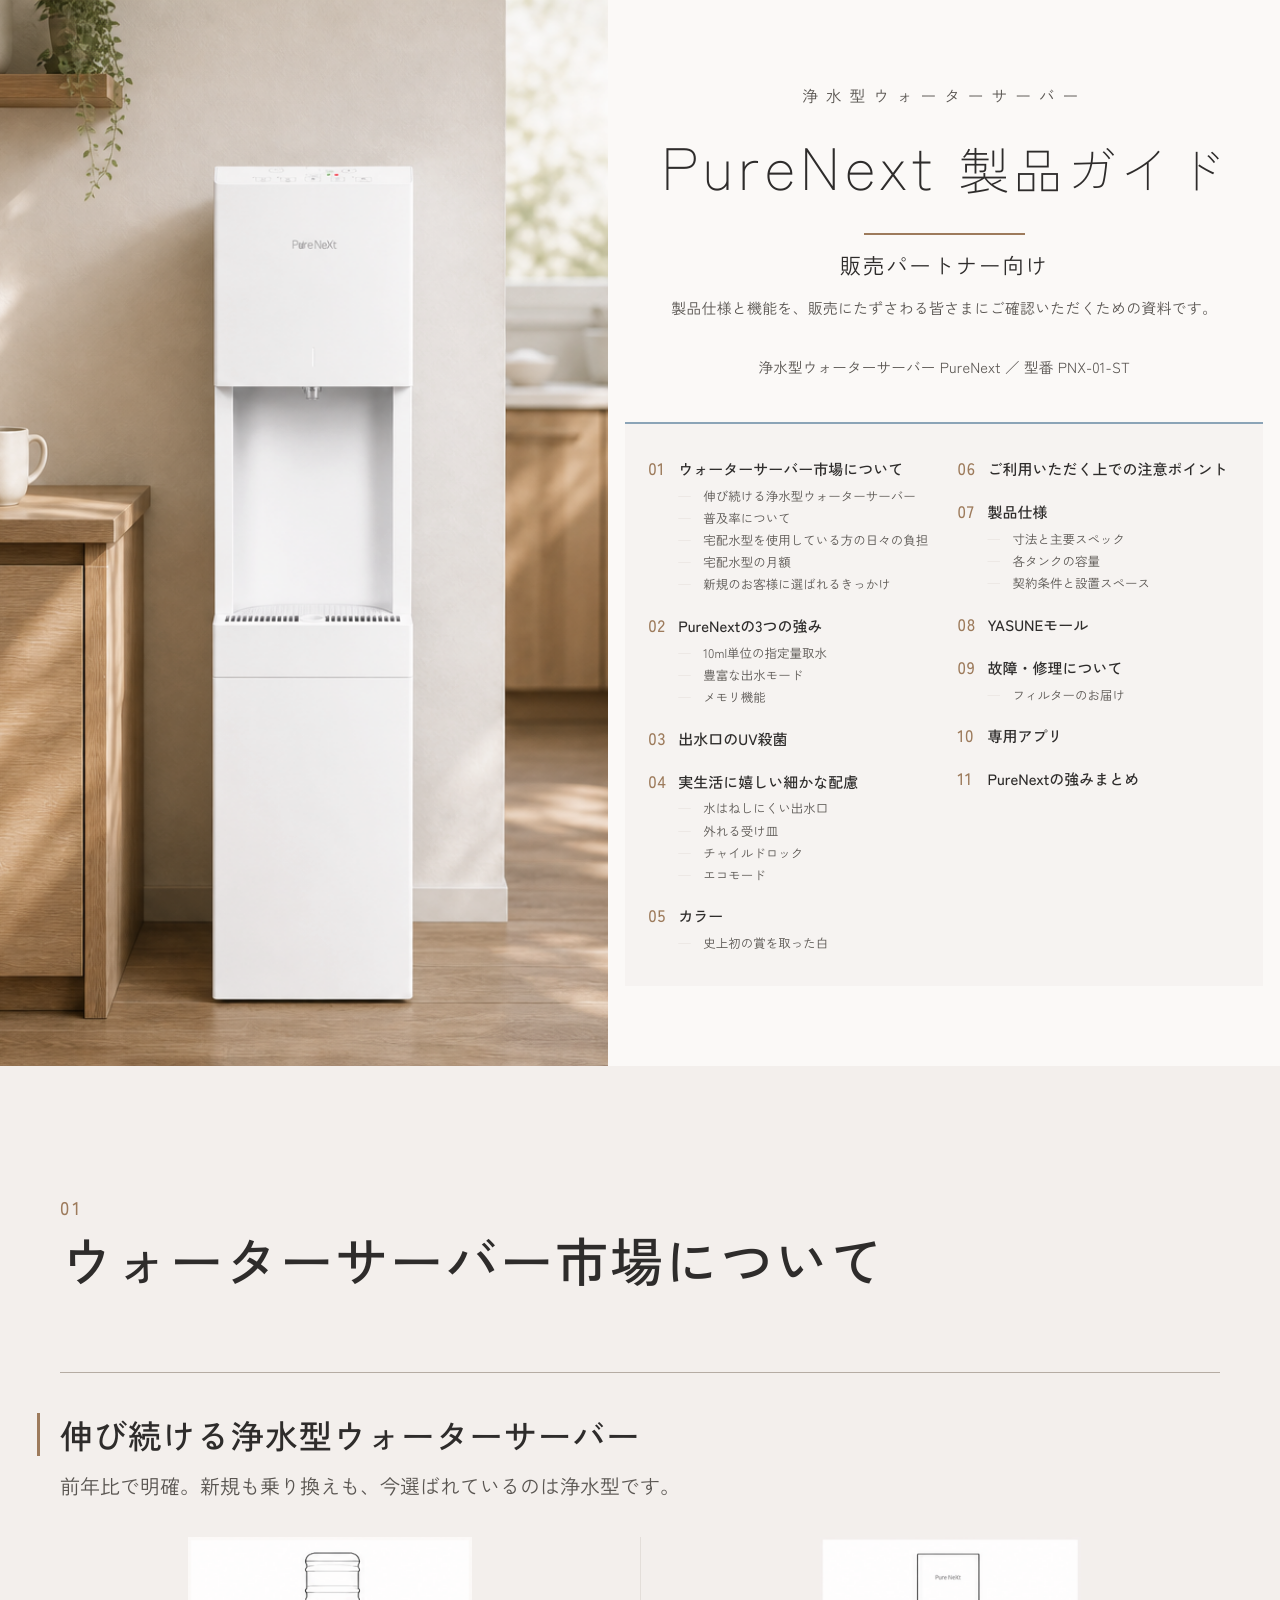
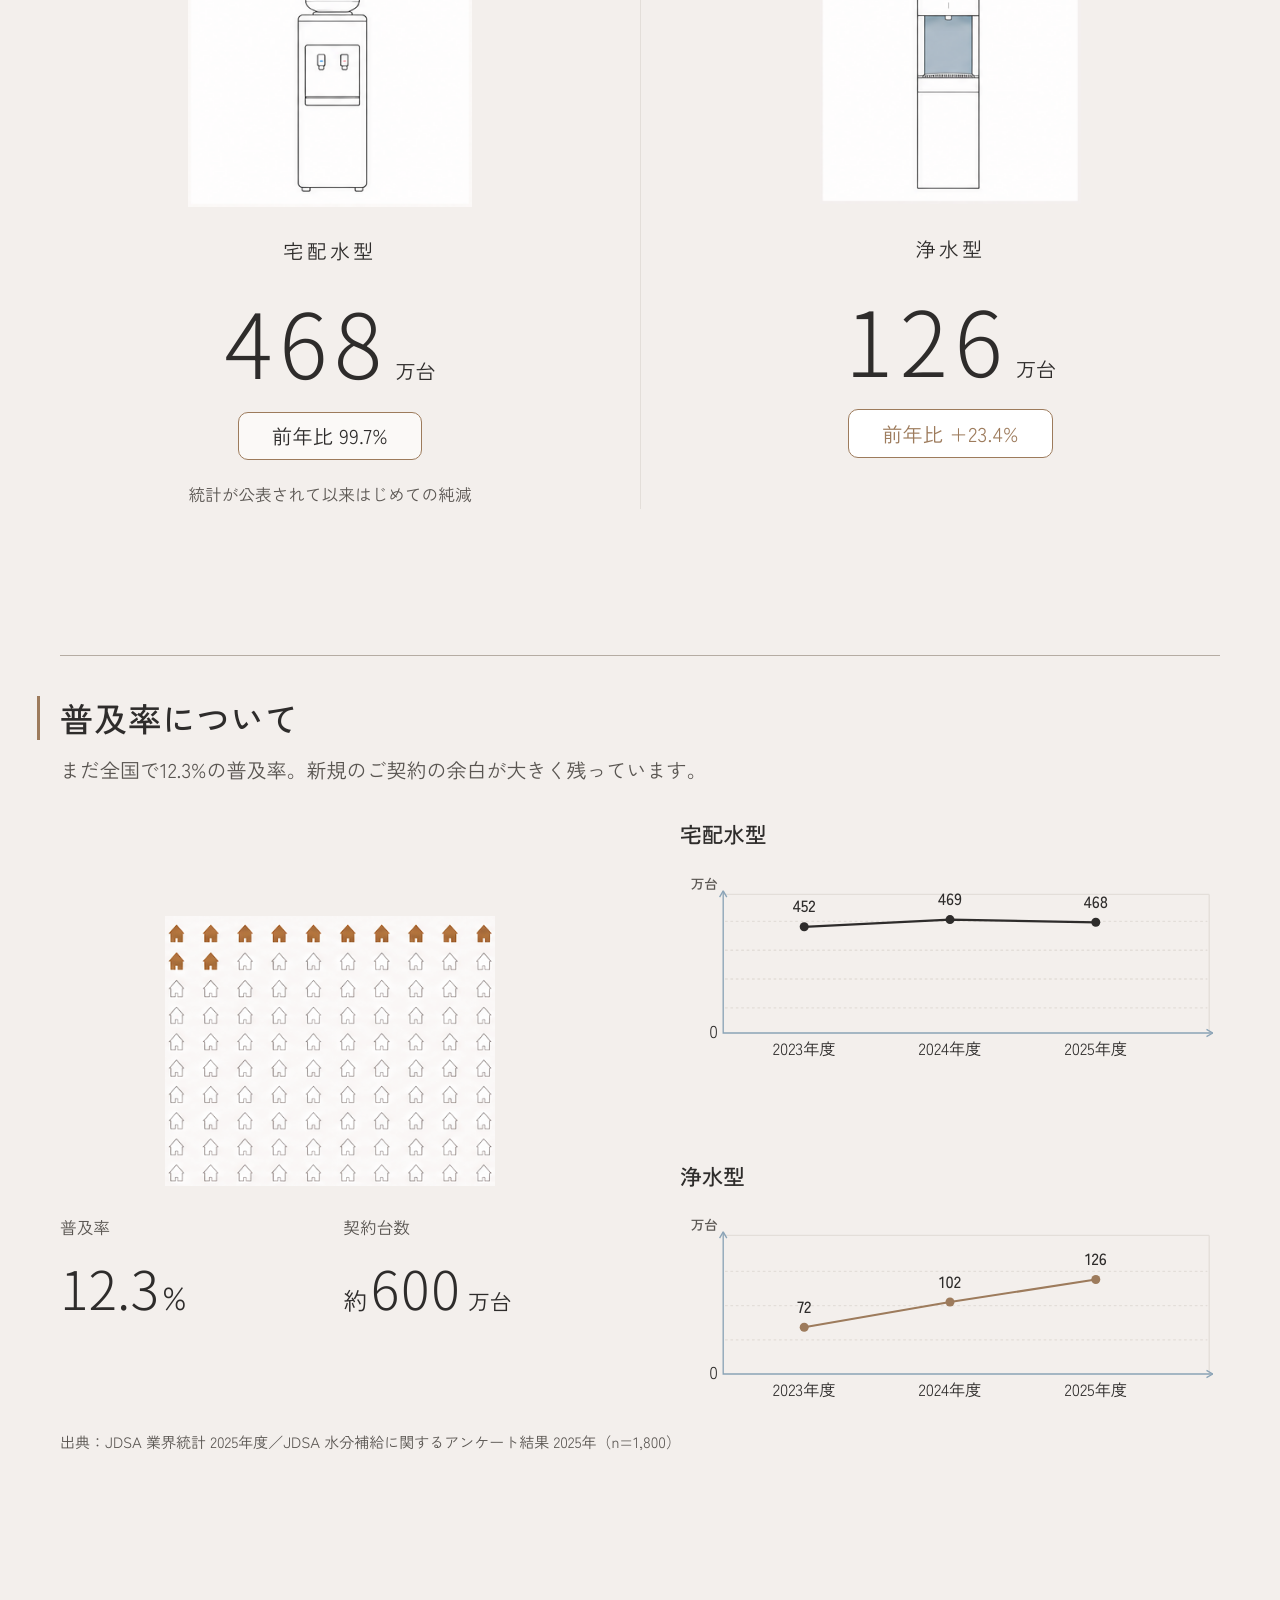
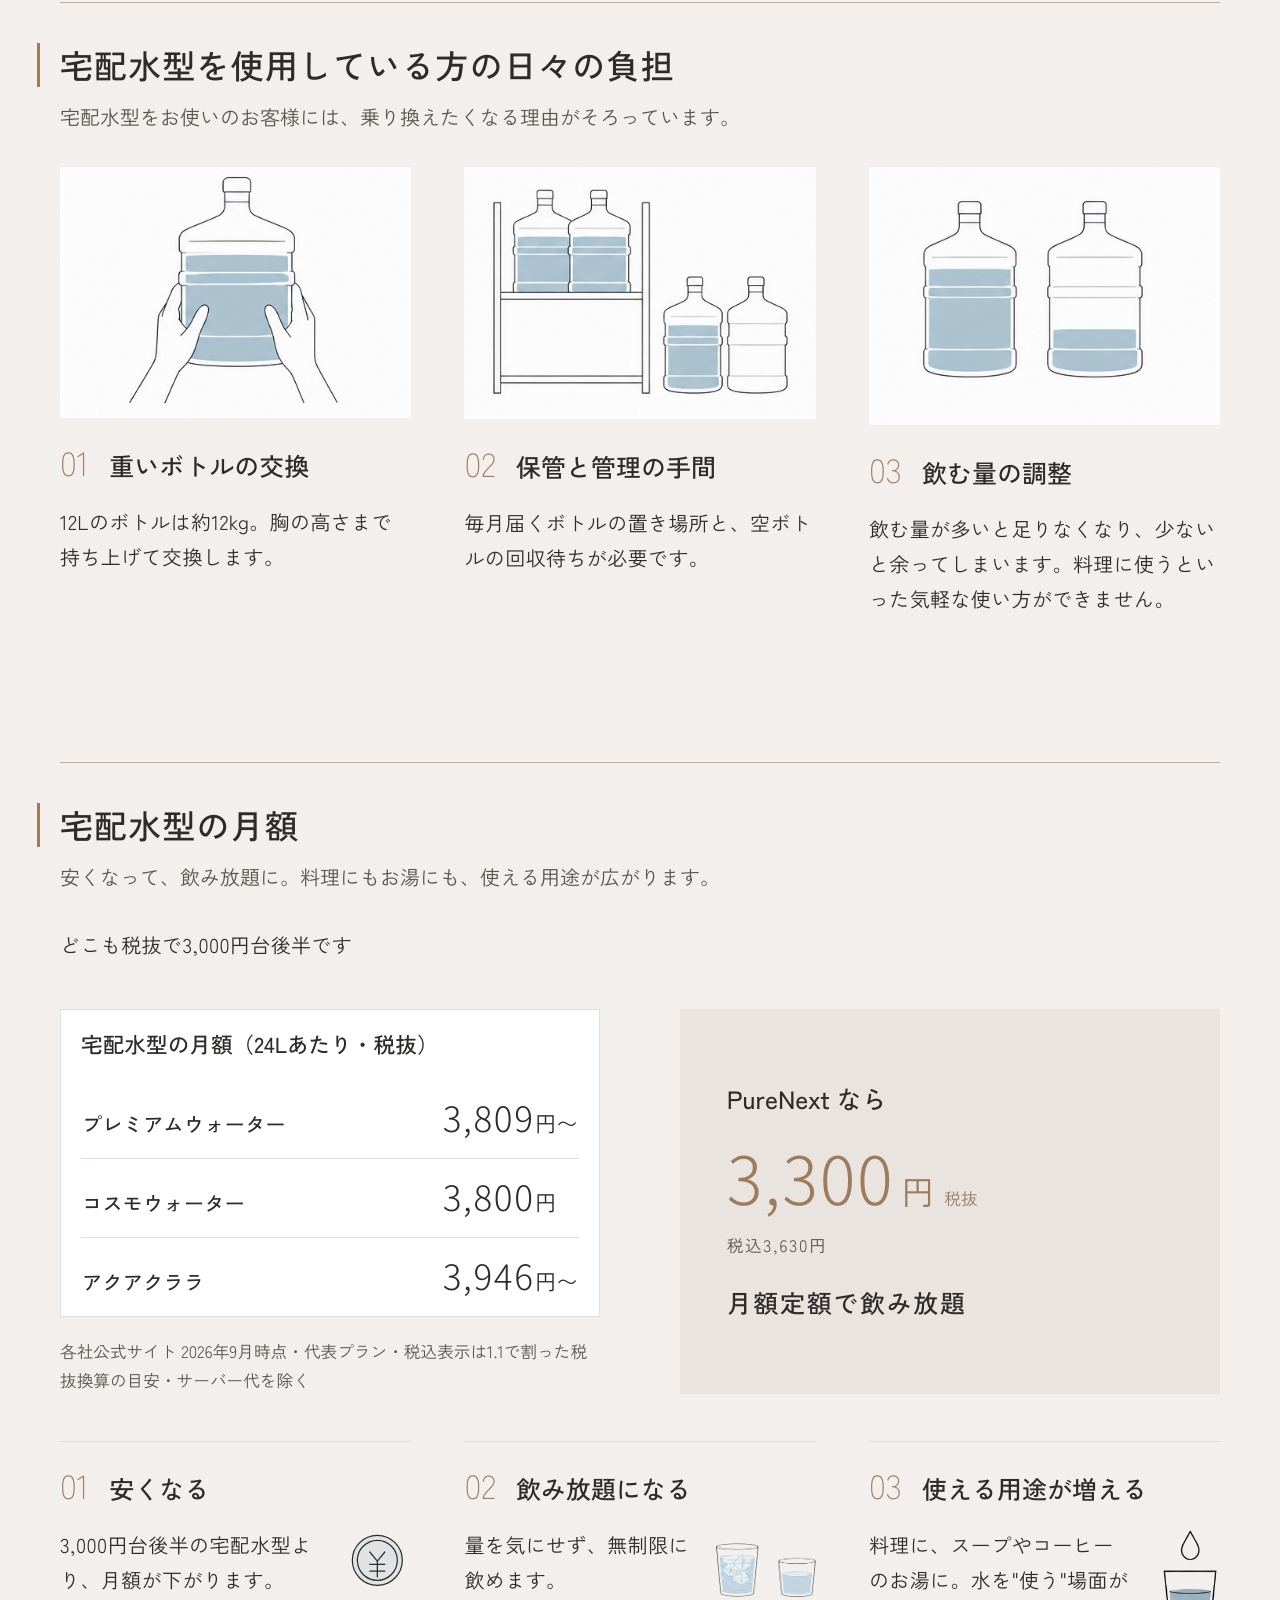
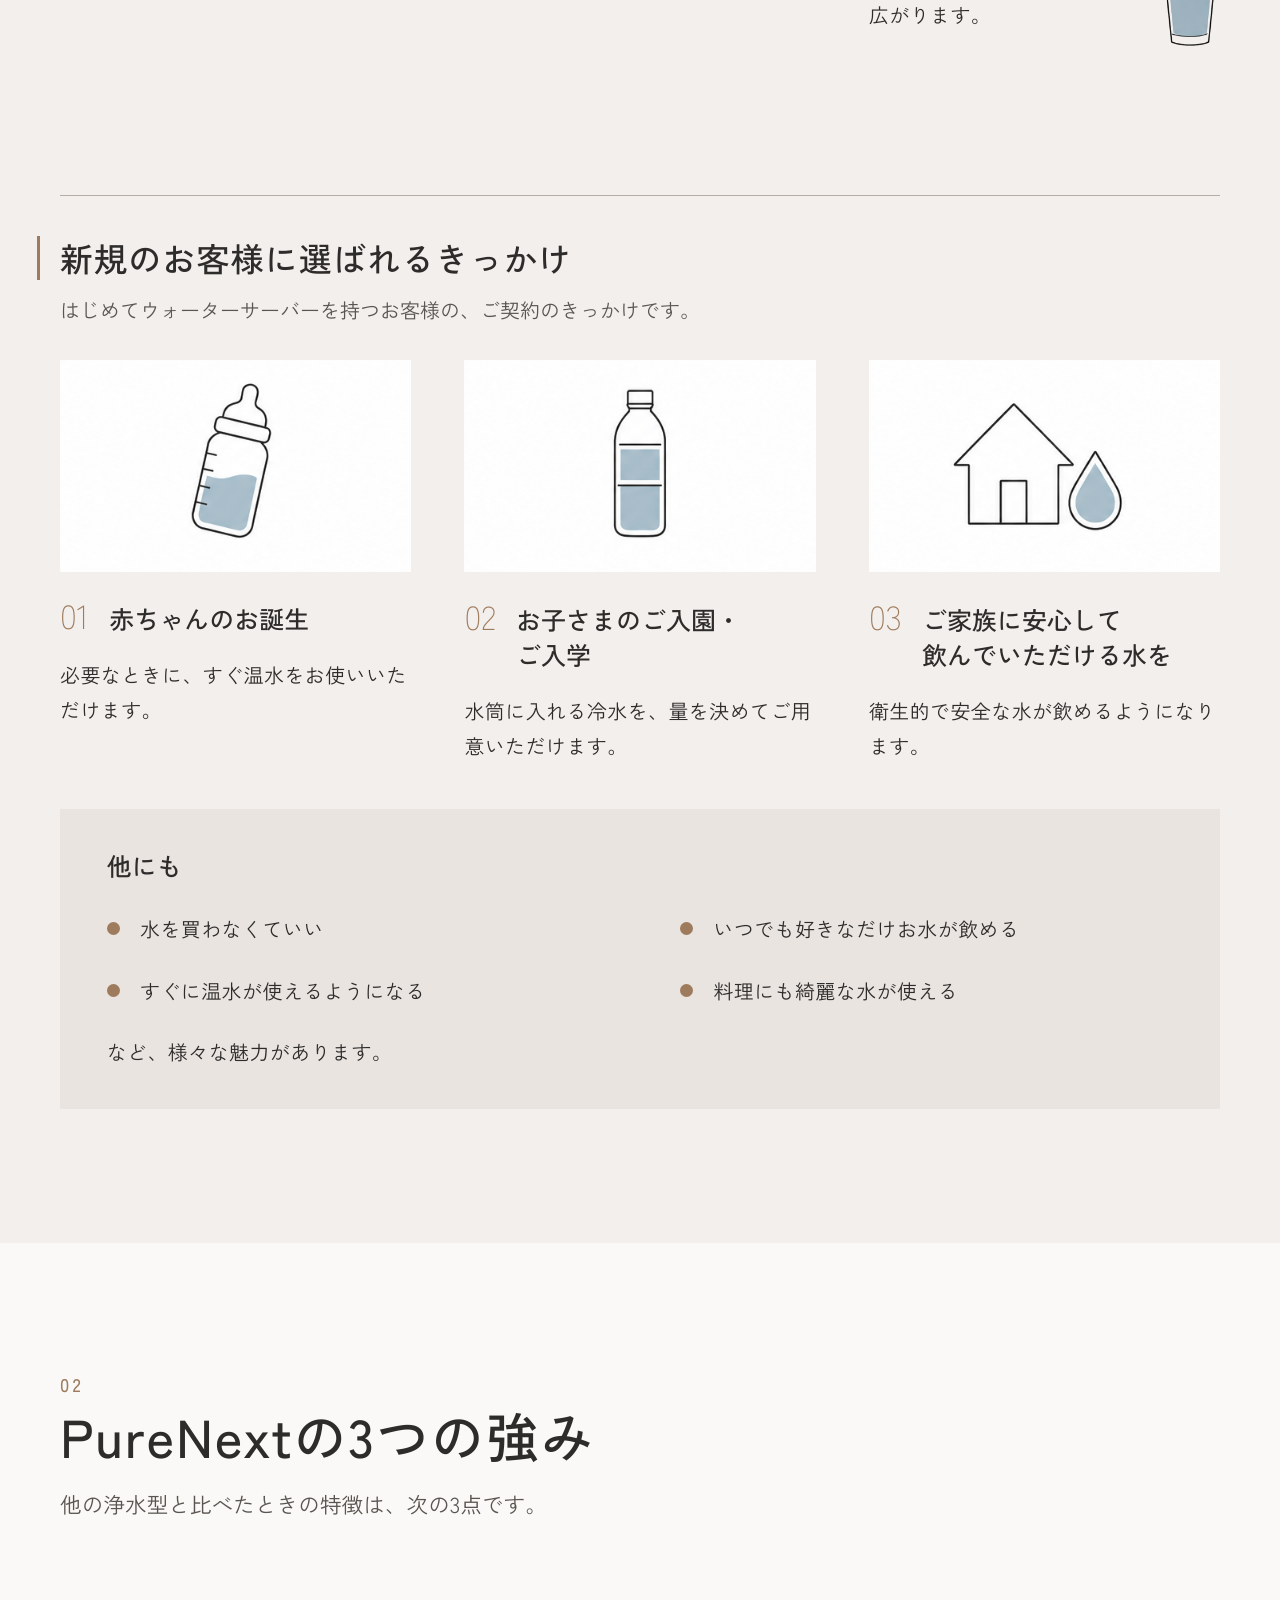
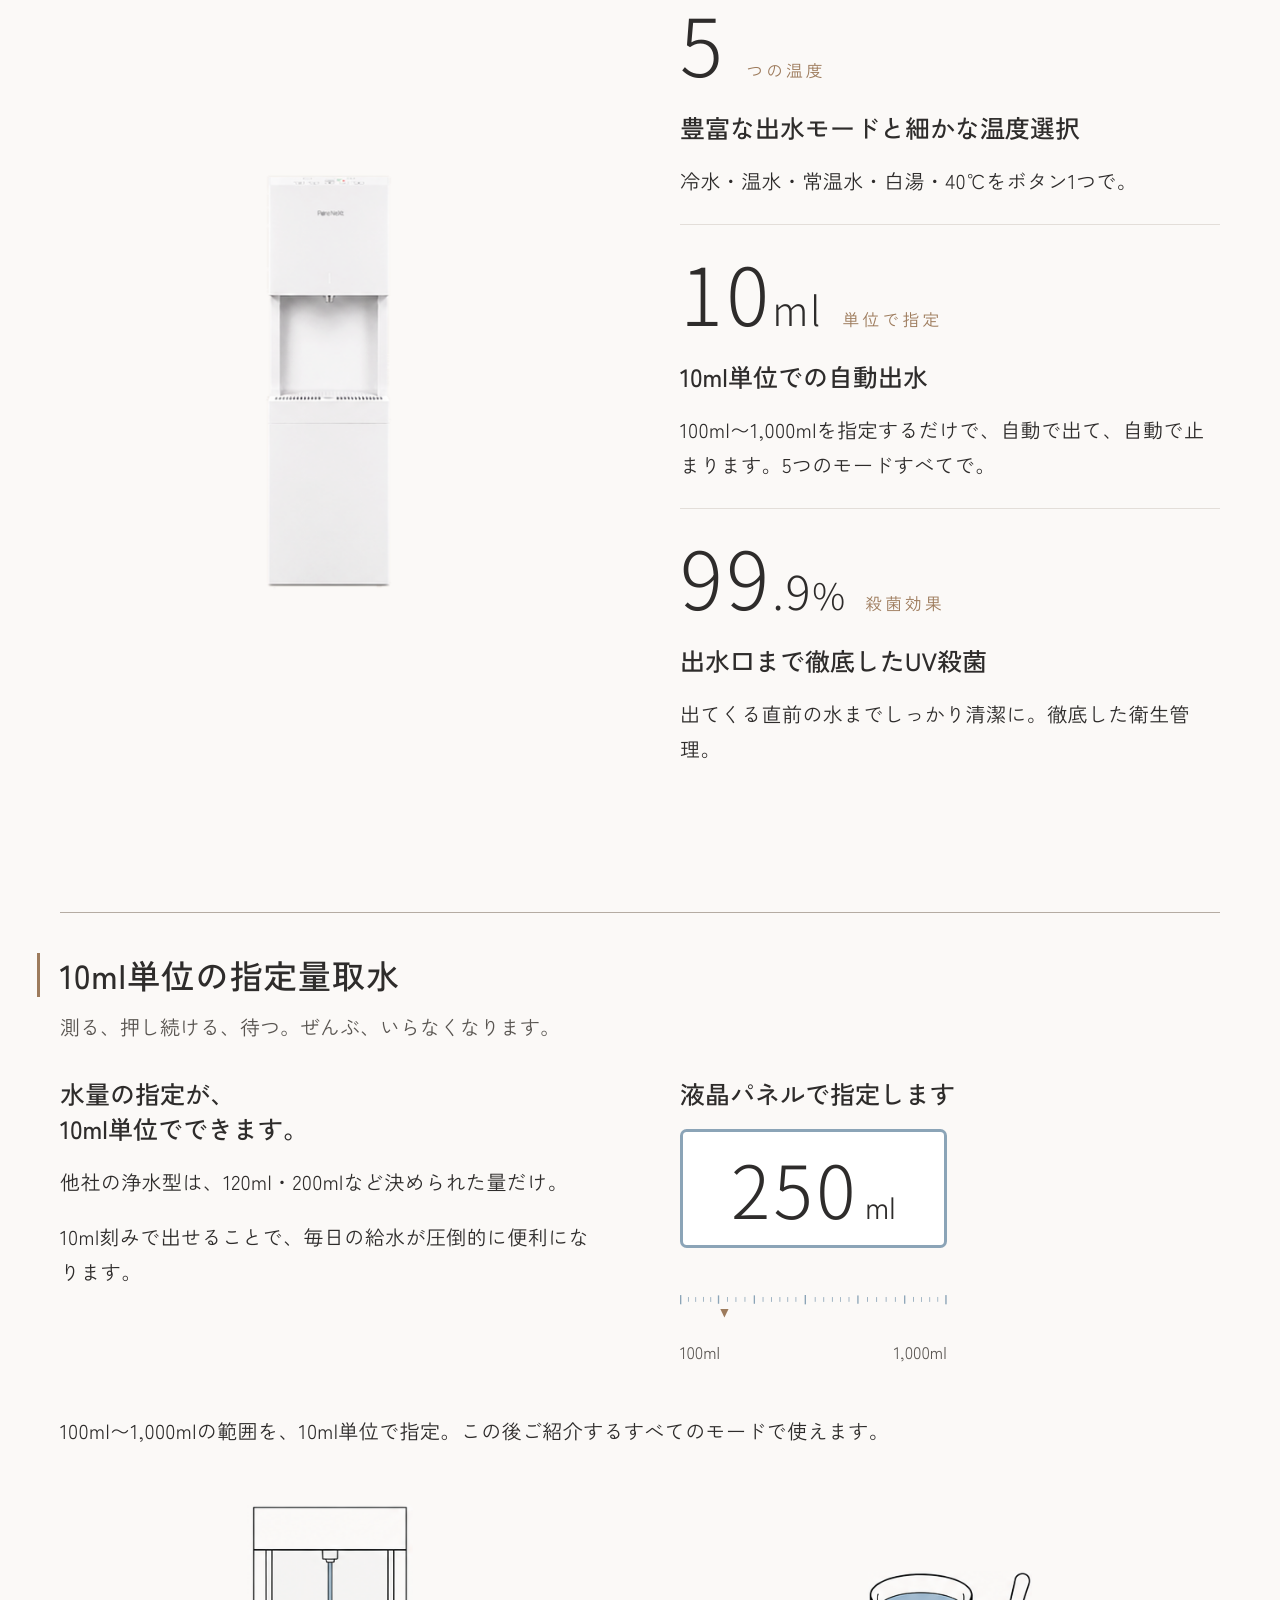
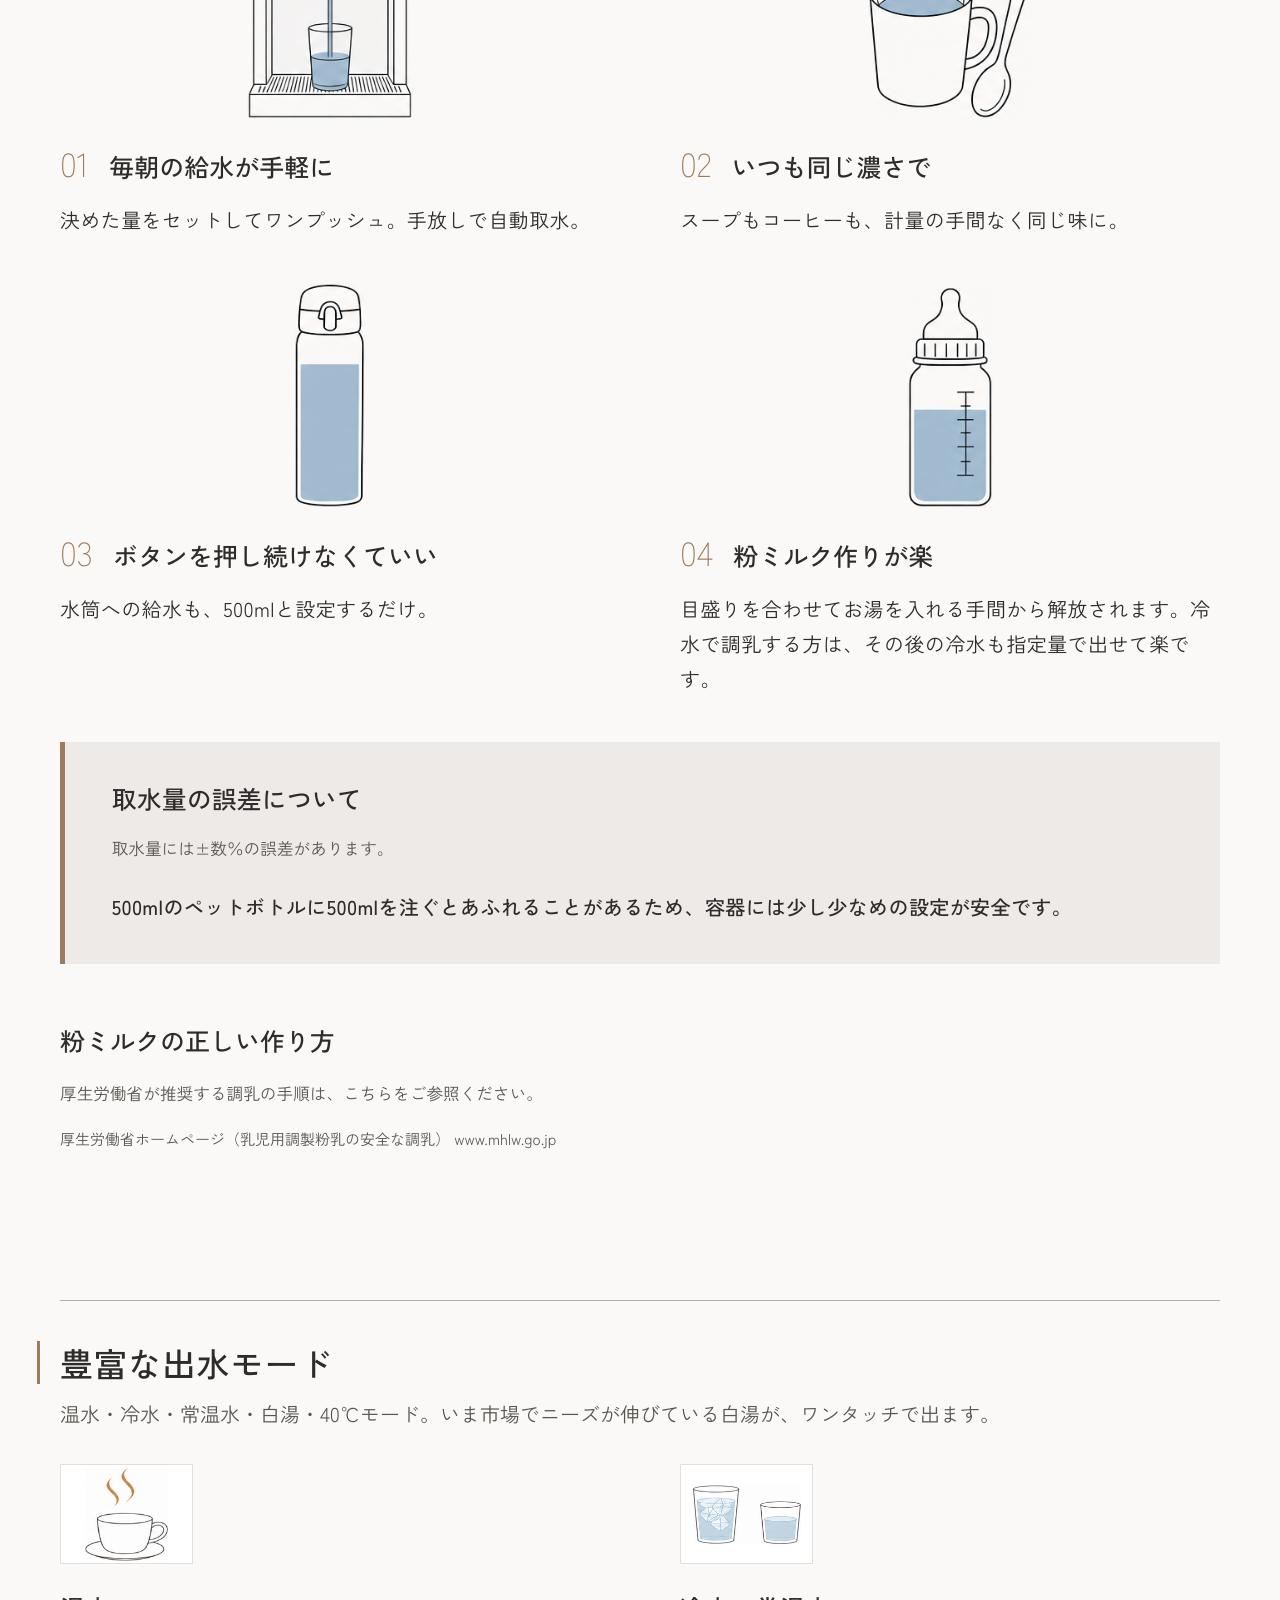
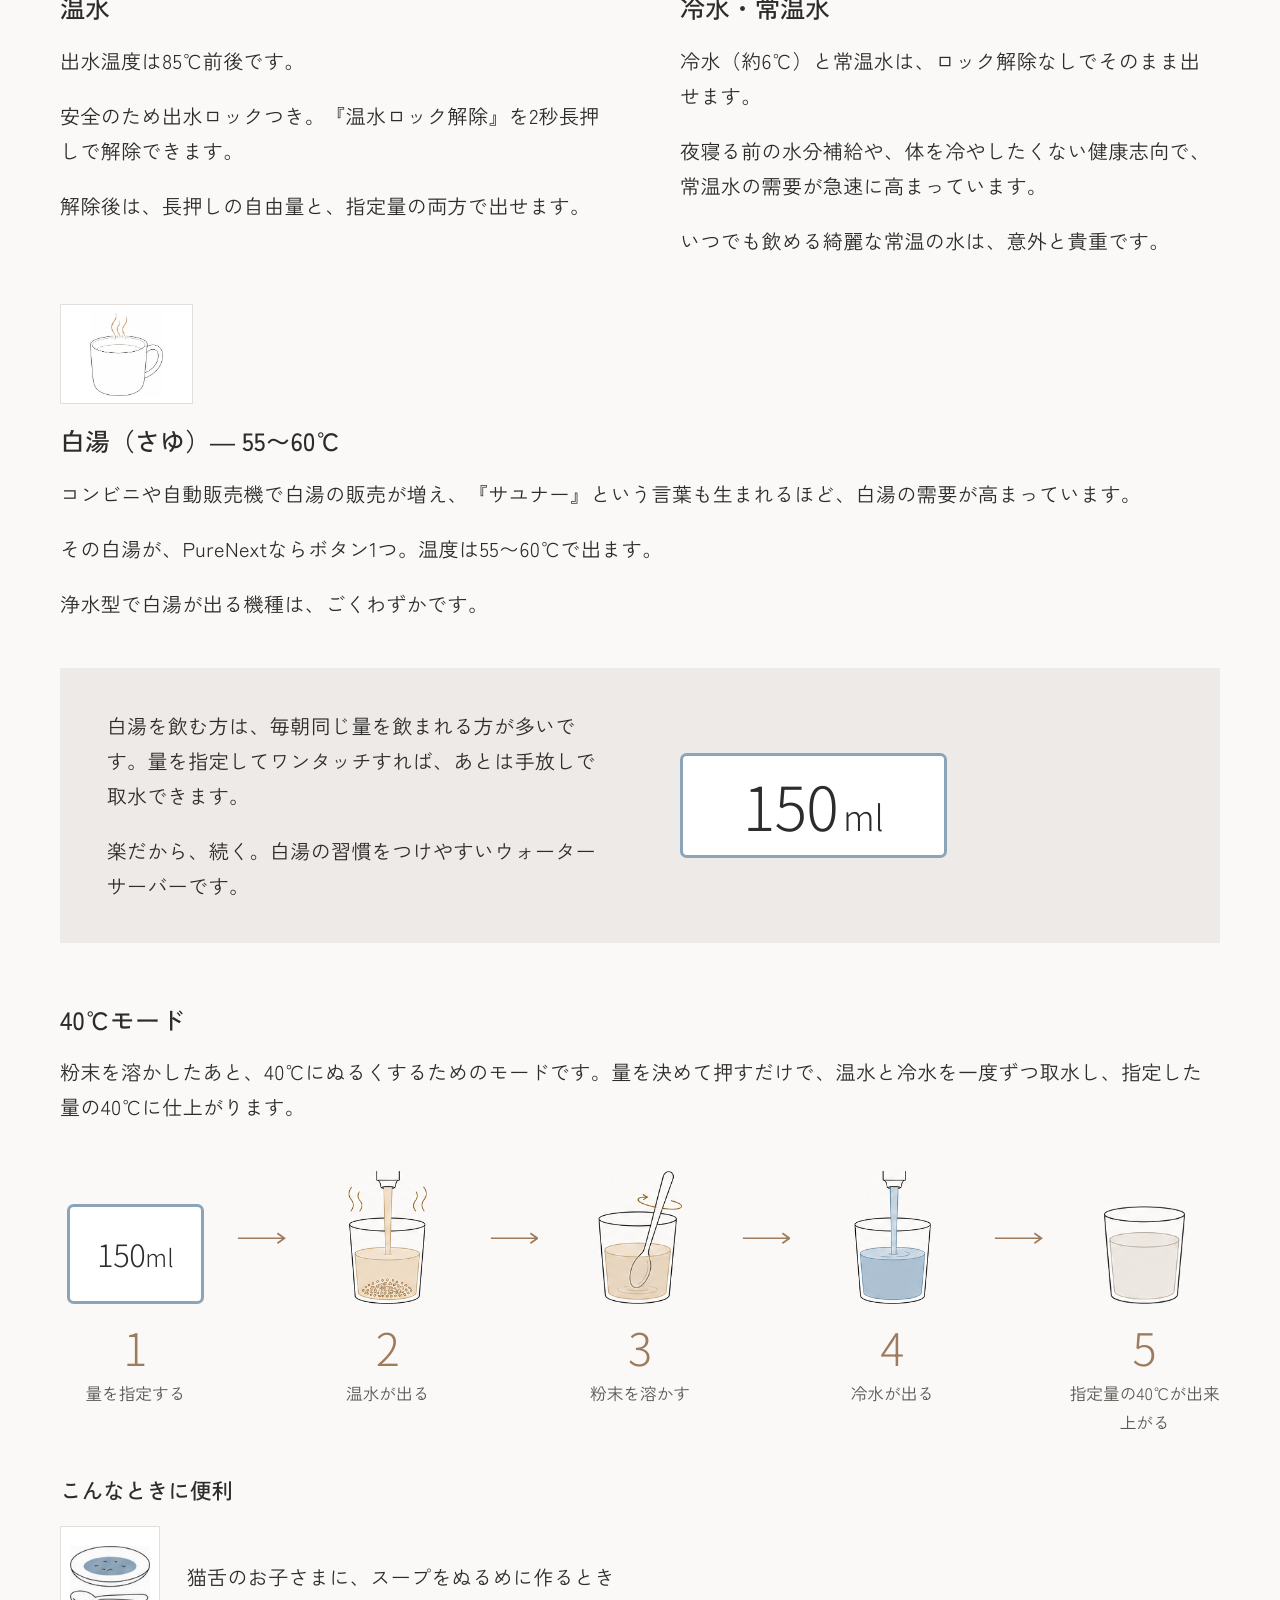
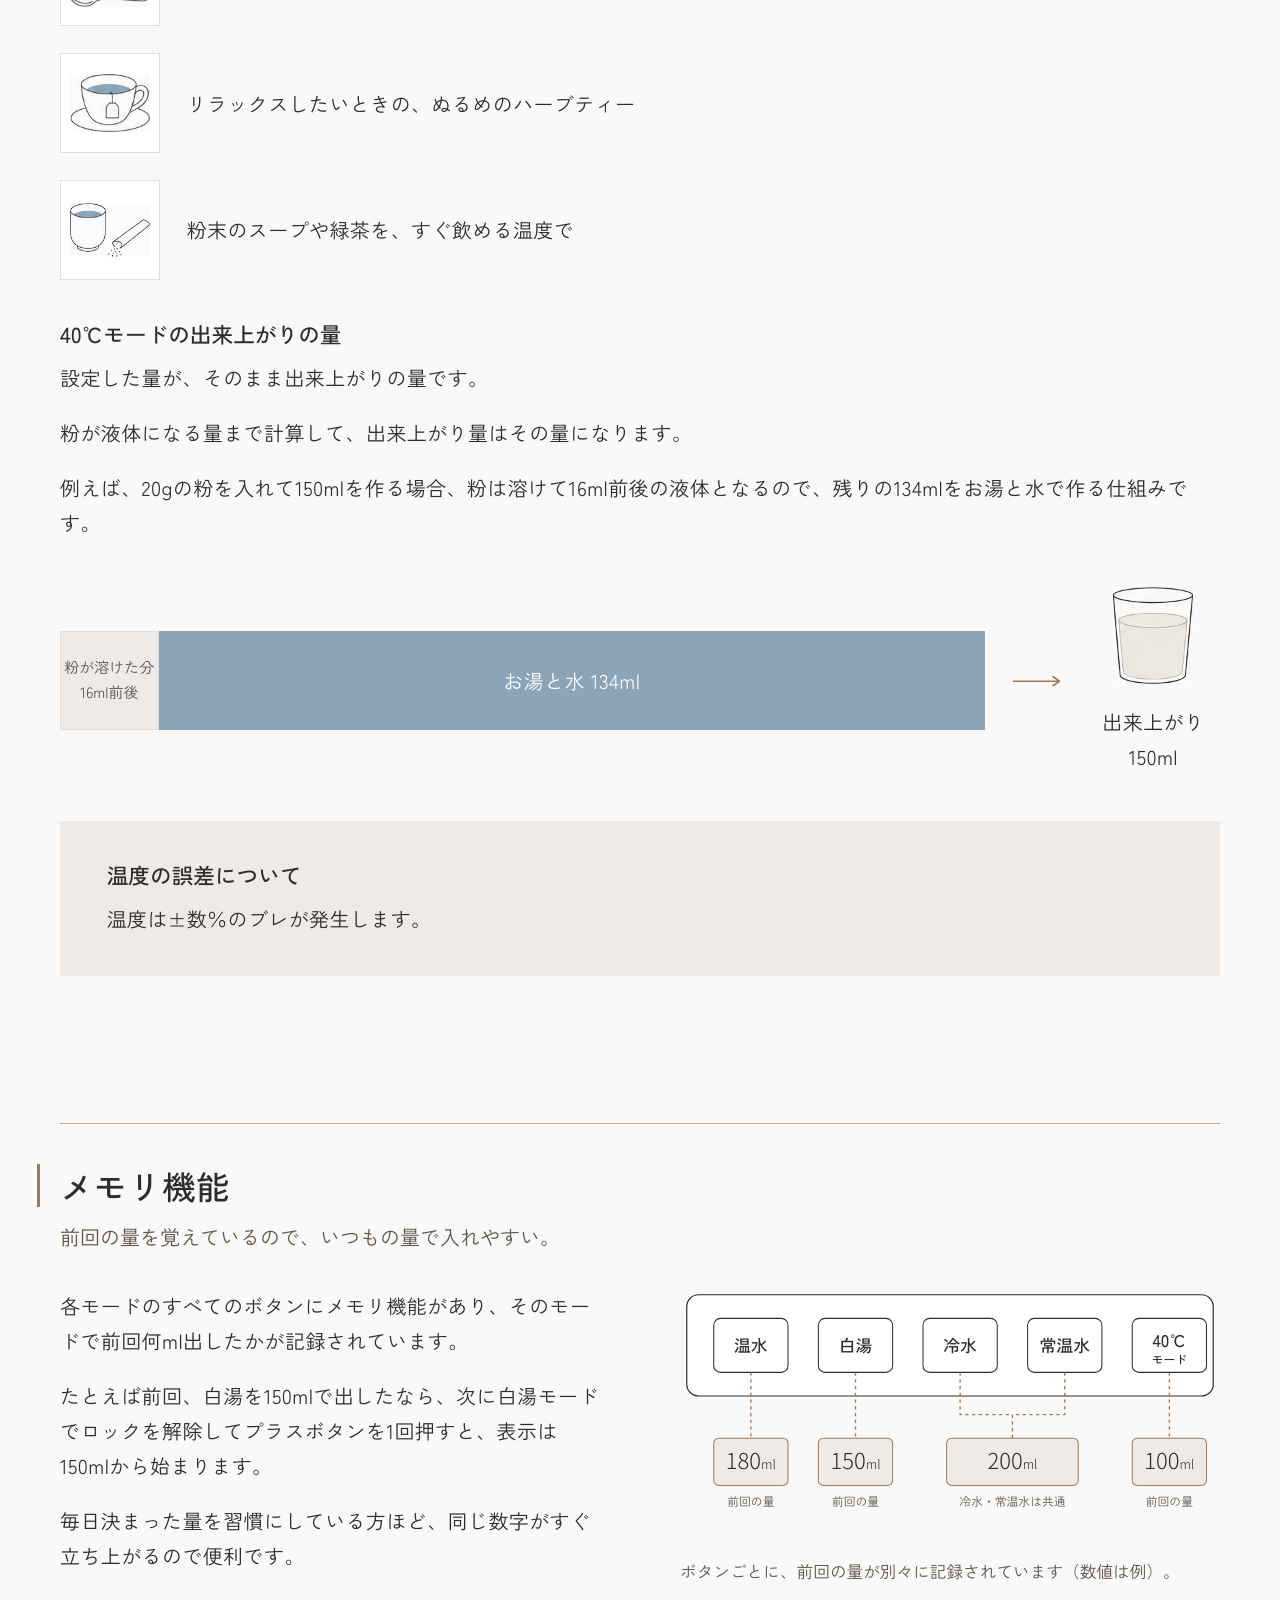
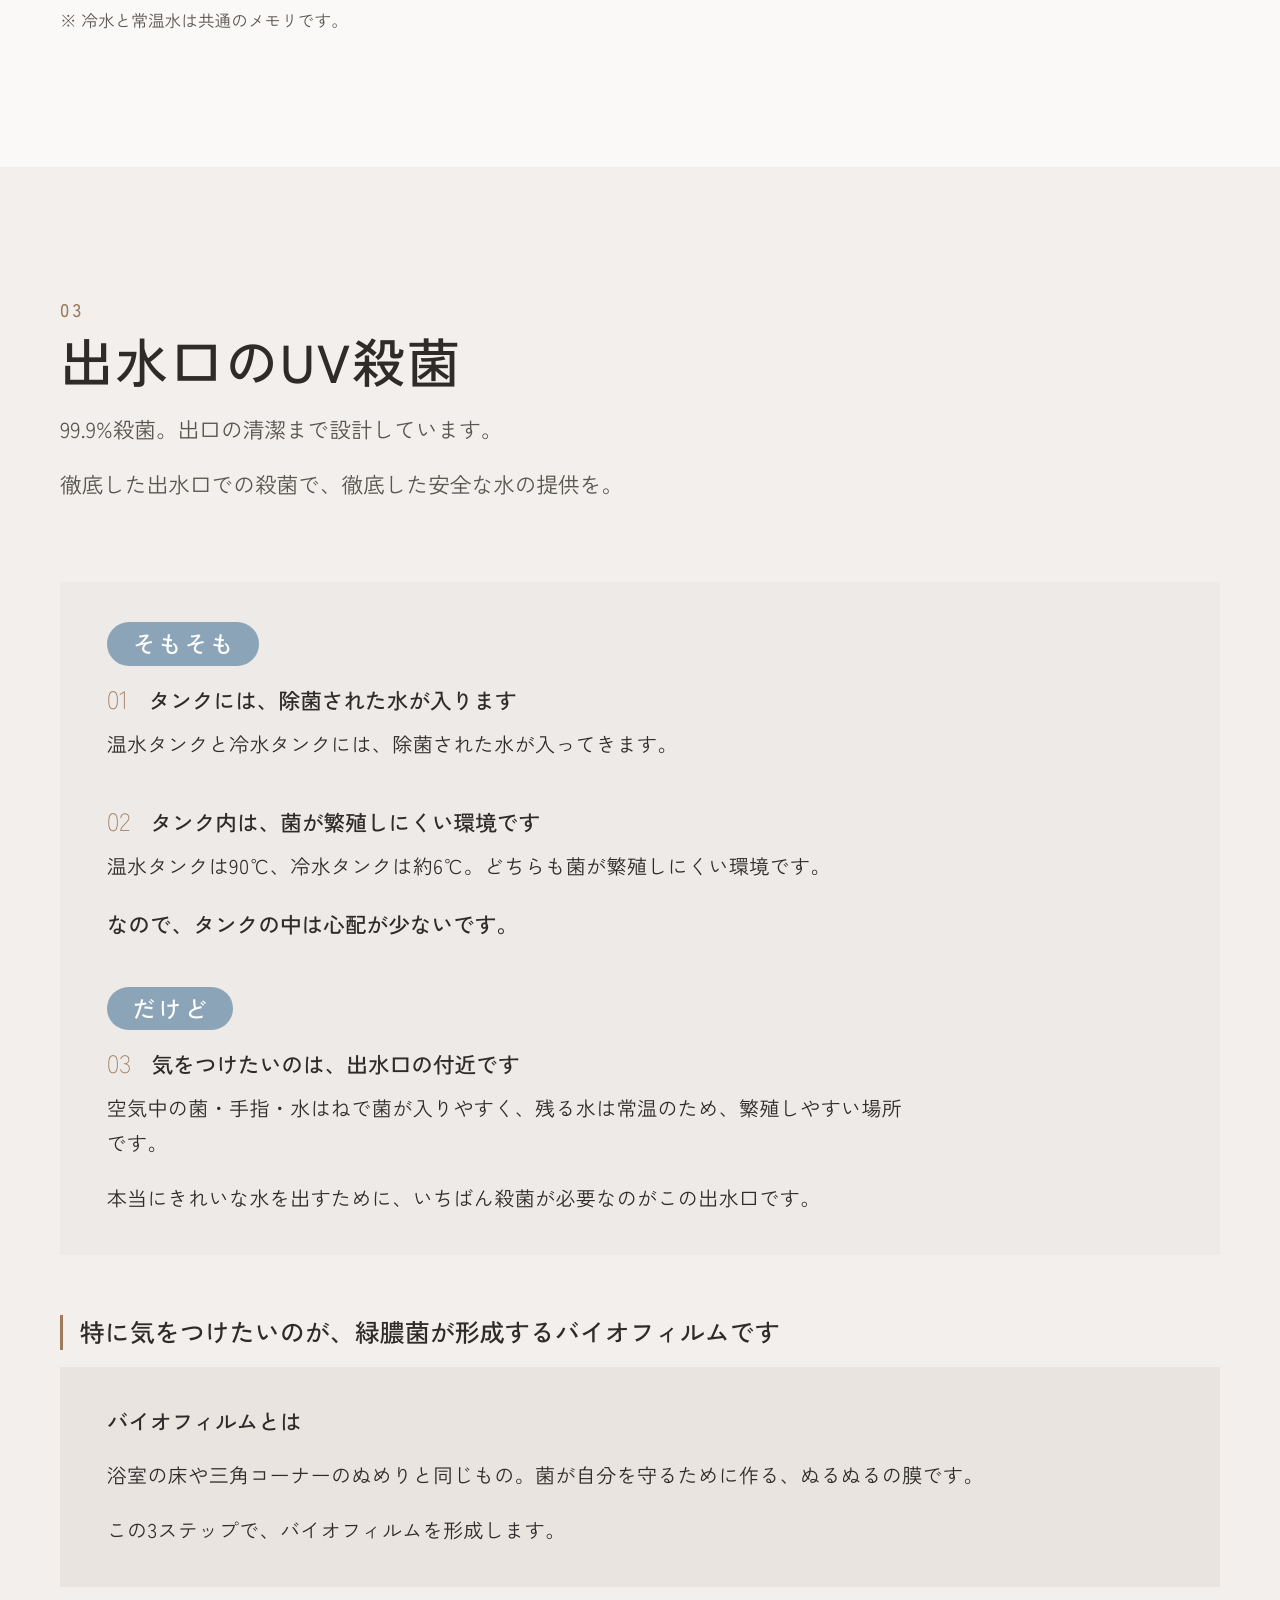
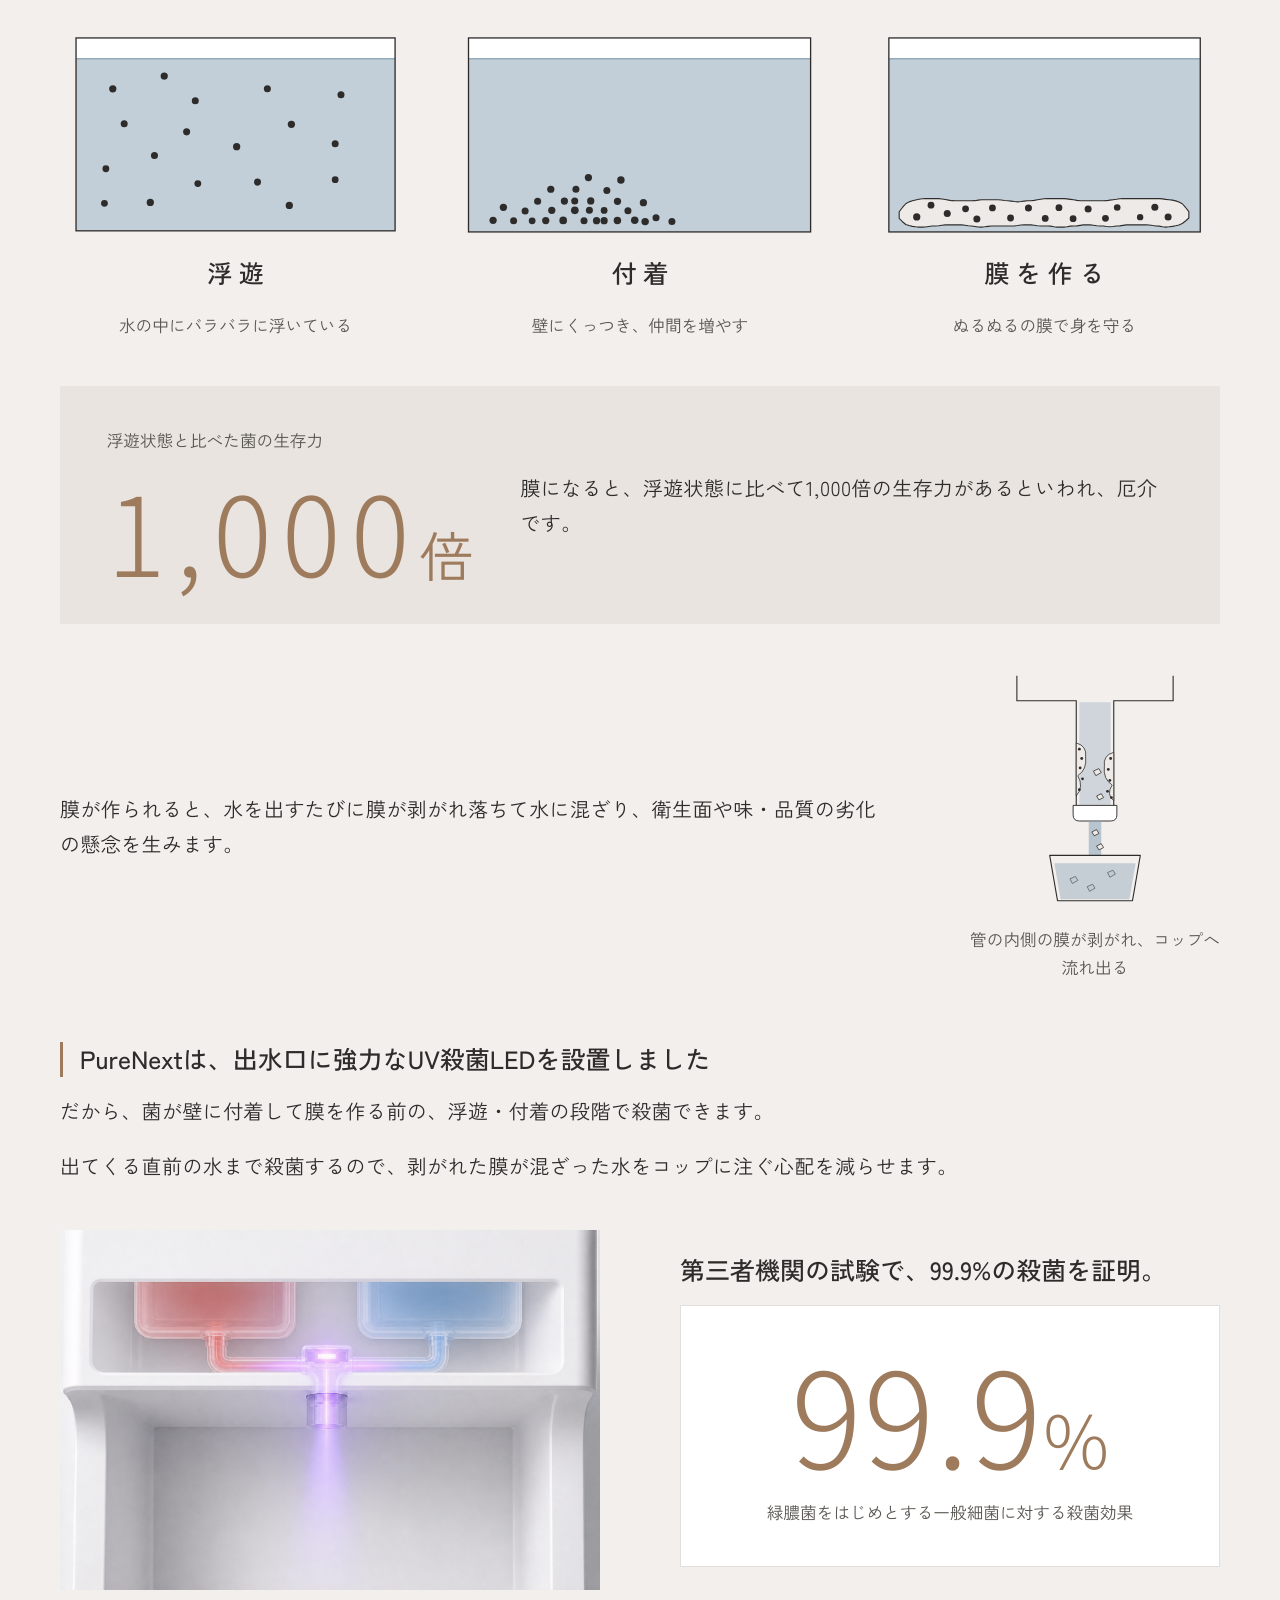
==== index.html @ 59bf233f "v2.4: 販売パートナー指摘の反映（10ml単位の自動出水／1,000倍は菌の生存力／UV殺菌LEDの小見出しに結果を追記／500ml・2Lボトルを別の形に／章11「PureNextの強みまとめ」新" ====
<!DOCTYPE html>
<html lang="ja">
<head>
<meta charset="utf-8">
<meta name="robots" content="noindex">
<meta name="viewport" content="width=device-width, initial-scale=1">
<title>PureNext 製品ガイド｜販売パートナー向け</title>
<link rel="stylesheet" href="css/v2/base_v2.css">
<link rel="stylesheet" href="css/v2/S0.css">
<link rel="stylesheet" href="css/v2/S1.css">
<link rel="stylesheet" href="css/v2/S2a.css">
<link rel="stylesheet" href="css/v2/S2b.css">
<link rel="stylesheet" href="css/v2/S3.css">
<link rel="stylesheet" href="css/v2/S4.css">
<link rel="stylesheet" href="css/v2/S5.css">
<link rel="stylesheet" href="css/v2/S6.css">
<link rel="stylesheet" href="css/v2/S7.css">
<link rel="stylesheet" href="css/v2/S8a.css">
<link rel="stylesheet" href="css/v2/S8b.css">
<link rel="stylesheet" href="css/v2/S9.css">
<link rel="stylesheet" href="css/v2/S10.css">
</head>
<body>
<main class="page">
<section class="cover" id="p00" aria-label="表紙">
  <div class="cv__grid">
    <div class="cv__photo">
      <img src="assets/W00_cover/kitchen.png" width="730" height="1024" alt="キッチンに置かれた PureNext 本体">
    </div>

    <div class="cv__main">
      <p class="cv__eyebrow">浄水型ウォーターサーバー</p>
      <h1 class="cv__title"><span class="cv__en">PureNext</span> 製品ガイド</h1>
      <div class="cv__rule"></div>
      <p class="cv__for">販売パートナー向け</p>
      <p class="cv__lead">製品仕様と機能を、販売にたずさわる皆さまにご確認いただくための資料です。</p>
      <p class="cv__model">浄水型ウォーターサーバー PureNext ／ 型番 PNX-01-ST</p>

      <nav class="toc" aria-label="目次">
        <div class="toc__col">
          <div class="toc__ch">
            <a class="toc__h" href="#market"><span class="toc__n">01</span><span class="toc__t">ウォーターサーバー市場について</span></a>
            <ul class="toc__subs">
              <li><a href="#market-growth">伸び続ける浄水型ウォーターサーバー</a></li>
              <li><a href="#market-share">普及率について</a></li>
              <li><a href="#market-burden">宅配水型を使用している方の日々の負担</a></li>
              <li><a href="#market-price">宅配水型の月額</a></li>
              <li><a href="#market-trigger">新規のお客様に選ばれるきっかけ</a></li>
            </ul>
          </div>
          <div class="toc__ch">
            <a class="toc__h" href="#strengths"><span class="toc__n">02</span><span class="toc__t">PureNextの3つの強み</span></a>
            <ul class="toc__subs">
              <li><a href="#strengths-10ml">10ml単位の指定量取水</a></li>
              <li><a href="#strengths-modes">豊富な出水モード</a></li>
              <li><a href="#strengths-memory">メモリ機能</a></li>
            </ul>
          </div>
          <div class="toc__ch">
            <a class="toc__h" href="#uv"><span class="toc__n">03</span><span class="toc__t">出水口のUV殺菌</span></a>
          </div>
          <div class="toc__ch">
            <a class="toc__h" href="#care"><span class="toc__n">04</span><span class="toc__t">実生活に嬉しい細かな配慮</span></a>
            <ul class="toc__subs">
              <li><a href="#care-splash">水はねしにくい出水口</a></li>
              <li><a href="#care-tray">外れる受け皿</a></li>
              <li><a href="#care-lock">チャイルドロック</a></li>
              <li><a href="#care-eco">エコモード</a></li>
            </ul>
          </div>
          <div class="toc__ch">
            <a class="toc__h" href="#color"><span class="toc__n">05</span><span class="toc__t">カラー</span></a>
            <ul class="toc__subs">
              <li><a href="#color-clouddancer">史上初の賞を取った白</a></li>
            </ul>
          </div>
        </div>

        <div class="toc__col">
          <div class="toc__ch">
            <a class="toc__h" href="#notes"><span class="toc__n">06</span><span class="toc__t">ご利用いただく上での注意ポイント</span></a>
          </div>
          <div class="toc__ch">
            <a class="toc__h" href="#spec"><span class="toc__n">07</span><span class="toc__t">製品仕様</span></a>
            <ul class="toc__subs">
              <li><a href="#spec-dim">寸法と主要スペック</a></li>
              <li><a href="#spec-tanks">各タンクの容量</a></li>
              <li><a href="#spec-a3">契約条件と設置スペース</a></li>
            </ul>
          </div>
          <div class="toc__ch">
            <a class="toc__h" href="#yasune"><span class="toc__n">08</span><span class="toc__t">YASUNEモール</span></a>
          </div>
          <div class="toc__ch">
            <a class="toc__h" href="#support"><span class="toc__n">09</span><span class="toc__t">故障・修理について</span></a>
            <ul class="toc__subs">
              <li><a href="#support-filter">フィルターのお届け</a></li>
            </ul>
          </div>
          <div class="toc__ch">
            <a class="toc__h" href="#app"><span class="toc__n">10</span><span class="toc__t">専用アプリ</span></a>
          </div>
          <div class="toc__ch">
            <a class="toc__h" href="#summary"><span class="toc__n">11</span><span class="toc__t">PureNextの強みまとめ</span></a>
          </div>
        </div>
      </nav>
    </div>
  </div>
</section>
<section class="sec" id="market" aria-labelledby="market-h">
  <header class="sec__head">
    <h2 class="h1" id="market-h">ウォーターサーバー市場について</h2>
    <div class="h1__rule"></div>
  </header>

  <!-- 中(a) 伸び続ける浄水型ウォーターサーバー（＋小見出し 普及率について） -->
  <article class="blk" id="market-growth">
    <header class="blk__head">
      <h3 class="h2">伸び続ける浄水型ウォーターサーバー</h3>
      <p class="lead">前年比で明確。新規も乗り換えも、今選ばれているのは浄水型です。</p>
    </header>
    <div class="blk__body">

      <div class="g2 g2--vs">
        <div class="mk__col">
          <img class="mk__illus" src="assets/W01a_market/illus_home.png" width="340" height="324" alt="宅配水型ウォーターサーバーの線画">
          <p class="p mk__label">宅配水型</p>
          <p class="big mk__num">468<span class="mk__unit">万台</span></p>
          <p class="p mk__pill">前年比 99.7%</p>
          <p class="note mk__note">統計が公表されて以来はじめての純減</p>
        </div>
        <div class="mk__col">
          <img class="mk__illus" src="assets/W01a_market/illus_purenext.png" width="314" height="321" alt="浄水型ウォーターサーバー PureNext の線画">
          <p class="p mk__label">浄水型</p>
          <p class="big mk__num">126<span class="mk__unit">万台</span></p>
          <p class="p mk__pill mk__pill--em">前年比 +23.4%</p>
        </div>
      </div>

    </div>
  </article>

  <!-- 中(a') 普及率について（v2.1 で中見出しに格上げ） -->
  <article class="blk" id="market-share">
    <header class="blk__head">
      <h3 class="h2">普及率について</h3>
      <p class="lead">まだ全国で12.3%の普及率。新規のご契約の余白が大きく残っています。</p>
    </header>
    <div class="blk__body">
      <div class="g2">
        <div class="gr__left">
          <img class="fig--c gr__houses" src="assets/W01b_market_graph/houses.png" width="397" height="355" alt="100軒のうち12軒が色づいた家のアイコングリッド">
          <div class="gr__nums">
            <div class="stat gr__stat">
              <p class="note">普及率</p>
              <p class="big gr__rate">12.3<span class="gr__pct">%</span></p>
            </div>
            <div class="stat gr__stat">
              <p class="note">契約台数</p>
              <p class="big gr__units"><span class="gr__approx">約</span>600<span class="gr__unit">万台</span></p>
            </div>
          </div>
        </div>

        <div class="gr__right">
          <div class="figbox">
          <p class="figbox__title">宅配水型</p>
          <svg class="lg" viewBox="0 30 600 220" role="img" aria-label="宅配水型の設置台数の推移。2023年度452万台、2024年度469万台、2025年度468万台">
            <text class="lg__unit" font-size="15" x="12" y="50">万台</text>
            <g class="lg__frame" stroke-width="1.5">
              <path d="M48 56 H588 M588 56 V210"/>
            </g>
            <g class="lg__grid" stroke-width="1.5">
              <path d="M50 86 H586 M50 118 H586 M50 150 H586 M50 182 H586"/>
            </g>
            <g class="lg__axis" stroke-width="1.5">
              <path d="M48 52 V210 H592"/>
              <path d="M48 52 L44 59 M48 52 L52 59 M592 210 L585 206 M592 210 L585 214"/>
            </g>
            <polyline class="lg__line lg__line--a" stroke-width="2.4" points="138,92 300,84 462,87"/>
            <g class="lg__dot lg__dot--a"><circle cx="138" cy="92" r="5"/><circle cx="300" cy="84" r="5"/><circle cx="462" cy="87" r="5"/></g>
            <text class="lg__val" font-size="18" x="138" y="76" text-anchor="middle">452</text>
            <text class="lg__val" font-size="18" x="300" y="68" text-anchor="middle">469</text>
            <text class="lg__val" font-size="18" x="462" y="71" text-anchor="middle">468</text>
            <text class="lg__zero" font-size="19" x="42" y="216" text-anchor="end">0</text>
            <text class="lg__year" font-size="18" x="138" y="234" text-anchor="middle">2023年度</text>
            <text class="lg__year" font-size="18" x="300" y="234" text-anchor="middle">2024年度</text>
            <text class="lg__year" font-size="18" x="462" y="234" text-anchor="middle">2025年度</text>
          </svg>
          </div>

          <div class="figbox">
          <p class="figbox__title">浄水型</p>
          <svg class="lg" viewBox="0 30 600 220" role="img" aria-label="浄水型の設置台数の推移。2023年度72万台、2024年度102万台、2025年度126万台">
            <text class="lg__unit" font-size="15" x="12" y="50">万台</text>
            <g class="lg__frame" stroke-width="1.5">
              <path d="M48 56 H588 M588 56 V210"/>
            </g>
            <g class="lg__grid" stroke-width="1.5">
              <path d="M50 96 H586 M50 134 H586 M50 172 H586"/>
            </g>
            <g class="lg__axis" stroke-width="1.5">
              <path d="M48 52 V210 H592"/>
              <path d="M48 52 L44 59 M48 52 L52 59 M592 210 L585 206 M592 210 L585 214"/>
            </g>
            <polyline class="lg__line lg__line--b" stroke-width="2.4" points="138,158 300,130 462,105"/>
            <g class="lg__dot lg__dot--b"><circle cx="138" cy="158" r="5"/><circle cx="300" cy="130" r="5"/><circle cx="462" cy="105" r="5"/></g>
            <text class="lg__val" font-size="18" x="138" y="142" text-anchor="middle">72</text>
            <text class="lg__val" font-size="18" x="300" y="114" text-anchor="middle">102</text>
            <text class="lg__val" font-size="18" x="462" y="89" text-anchor="middle">126</text>
            <text class="lg__zero" font-size="19" x="42" y="216" text-anchor="end">0</text>
            <text class="lg__year" font-size="18" x="138" y="234" text-anchor="middle">2023年度</text>
            <text class="lg__year" font-size="18" x="300" y="234" text-anchor="middle">2024年度</text>
            <text class="lg__year" font-size="18" x="462" y="234" text-anchor="middle">2025年度</text>
          </svg>
          </div>
        </div>
      </div>

      <p class="src">出典：JDSA 業界統計 2025年度／JDSA 水分補給に関するアンケート結果 2025年（n=1,800）</p>
    </div>
  </article>

  <!-- 中(b) 宅配水型を使用している方の日々の負担 -->
  <article class="blk" id="market-burden">
    <header class="blk__head">
      <h3 class="h2">宅配水型を使用している方の日々の負担</h3>
      <p class="lead">宅配水型をお使いのお客様には、乗り換えたくなる理由がそろっています。</p>
    </header>
    <div class="blk__body">
      <div class="g3">
        <div class="card">
          <img class="fig" src="assets/W02a_switch_burden/card1.png" width="448" height="320" alt="12Lのボトルを両手で持ち上げる線画">
          <h4 class="h3"><span class="num">01</span>重いボトルの交換</h4>
          <p class="p">12Lのボトルは約12kg。胸の高さまで持ち上げて交換します。</p>
        </div>
        <div class="card">
          <img class="fig" src="assets/W02a_switch_burden/card2.png" width="446" height="320" alt="棚に積まれたボトルと空ボトルの線画">
          <h4 class="h3"><span class="num">02</span>保管と管理の手間</h4>
          <p class="p">毎月届くボトルの置き場所と、空ボトルの回収待ちが必要です。</p>
        </div>
        <div class="card">
          <img class="fig" src="assets/W02a_switch_burden/card3.png" width="436" height="320" alt="水位の違うボトル2本の線画">
          <h4 class="h3"><span class="num">03</span>飲む量の調整</h4>
          <p class="p">飲む量が多いと足りなくなり、少ないと余ってしまいます。料理に使うといった気軽な使い方ができません。</p>
        </div>
      </div>
    </div>
  </article>

  <!-- 中(c) 宅配水型の月額 -->
  <article class="blk" id="market-price">
    <header class="blk__head">
      <h3 class="h2">宅配水型の月額</h3>
      <p class="lead">安くなって、飲み放題に。料理にもお湯にも、使える用途が広がります。</p>
    </header>
    <div class="blk__body">
      <p class="p">どこも税抜で3,000円台後半です</p>

      <div class="g2 mt__cmp">
        <div class="mt__left">
          <div class="figbox mt__tblbox">
          <p class="figbox__title">宅配水型の月額（24Lあたり・税抜）</p>
          <table class="mt__tbl">
            <tbody>
              <tr>
                <td class="mt__co">プレミアムウォーター</td>
                <td class="mt__pr"><span class="big mt__prn">3,809</span><span class="mt__pru">円</span><span class="mt__prk">〜</span></td>
              </tr>
              <tr>
                <td class="mt__co">コスモウォーター</td>
                <td class="mt__pr"><span class="big mt__prn">3,800</span><span class="mt__pru">円</span></td>
              </tr>
              <tr>
                <td class="mt__co">アクアクララ</td>
                <td class="mt__pr"><span class="big mt__prn">3,946</span><span class="mt__pru">円</span><span class="mt__prk">〜</span></td>
              </tr>
            </tbody>
          </table>
          </div>
          <p class="note">各社公式サイト 2026年9月時点・代表プラン・税込表示は1.1で割った税抜換算の目安・サーバー代を除く</p>
        </div>

        <div class="panel--sand mt__right">
          <p class="h3">PureNext なら</p>
          <p class="big mt__big">3,300<span class="mt__yen">円</span><span class="mt__zeinuki">税抜</span></p>
          <p class="note mt__zeikomi">税込3,630円</p>
          <p class="h3 mt__free">月額定額で飲み放題</p>
        </div>
      </div>

      <ul class="g3 mt__list">
        <li>
          <h5 class="h3"><span class="num">01</span>安くなる</h5>
          <div class="mt__row">
            <p class="p">3,000円台後半の宅配水型より、月額が下がります。</p>
            <svg class="mt__coin" viewBox="0 0 80 80" role="img" aria-label="円マークの入った硬貨の線画">
              <circle class="mt__coin-fill" cx="40" cy="40" r="30"/>
              <circle class="mt__coin-ln" cx="40" cy="40" r="30"/>
              <circle class="mt__coin-ln" cx="40" cy="40" r="24"/>
              <path class="mt__coin-ln" d="M31 30 L40 41 L49 30 M31 45 H49 M31 53 H49 M40 41 V60"/>
            </svg>
          </div>
        </li>
        <li>
          <h5 class="h3"><span class="num">02</span>飲み放題になる</h5>
          <div class="mt__row">
            <p class="p">量を気にせず、無制限に飲めます。</p>
            <img class="mt__glasses" src="assets/W08_temps/glasses.png" width="214" height="117" alt="水の入ったグラス2つの線画">
          </div>
        </li>
        <li>
          <h5 class="h3"><span class="num">03</span>使える用途が増える</h5>
          <div class="mt__row">
            <p class="p">料理に、スープやコーヒーのお湯に。水を"使う"場面が広がります。</p>
            <img class="mt__glass" src="assets/W02b_switch_merit/glass.png" width="97" height="196" alt="水滴とグラスの線画">
          </div>
        </li>
      </ul>
    </div>
  </article>

  <!-- 中(d) 新規のお客様に選ばれるきっかけ -->
  <article class="blk" id="market-trigger">
    <header class="blk__head">
      <h3 class="h2">新規のお客様に選ばれるきっかけ</h3>
      <p class="lead">はじめてウォーターサーバーを持つお客様の、ご契約のきっかけです。</p>
    </header>
    <div class="blk__body">
      <div class="g3">
        <div class="card">
          <img class="fig" src="assets/W03_newcustomer/card1.png" width="440" height="265" alt="哺乳びんの線画">
          <h4 class="h3"><span class="num">01</span>赤ちゃんのお誕生</h4>
          <p class="p">必要なときに、すぐ温水をお使いいただけます。</p>
        </div>
        <div class="card">
          <img class="fig" src="assets/W03_newcustomer/card2.png" width="439" height="265" alt="水筒の線画">
          <h4 class="h3"><span class="num">02</span>お子さまのご入園・<br>ご入学</h4>
          <p class="p">水筒に入れる冷水を、量を決めてご用意いただけます。</p>
        </div>
        <div class="card">
          <img class="fig" src="assets/W03_newcustomer/card3.png" width="439" height="265" alt="家と水滴の線画">
          <h4 class="h3"><span class="num">03</span>ご家族に安心して<br>飲んでいただける水を</h4>
          <p class="p">衛生的で安全な水が飲めるようになります。</p>
        </div>
      </div>

      <div class="panel--sand nc__more">
        <h4 class="h3">他にも</h4>
        <ul class="dotlist nc__list">
          <li class="p">水を買わなくていい</li>
          <li class="p">すぐに温水が使えるようになる</li>
          <li class="p">いつでも好きなだけお水が飲める</li>
          <li class="p">料理にも綺麗な水が使える</li>
        </ul>
        <p class="p">など、様々な魅力があります。</p>
      </div>
    </div>
  </article>
</section>
<!-- S2a: 大見出し「PureNextの3つの強み」＋ 導入（W04）／10ml単位の指定量取水（W05+W06+W07）
     ※ このファイルは <section> を閉じない。S2 の後半（S2b_modes.html）が同じセクションの続きなので、
        </section> は S2b_modes.html の末尾で閉じる（担当 C との取り決め）。 -->
<section class="sec" id="strengths" aria-labelledby="strengths-h">
  <header class="sec__head">
    <h2 class="h1" id="strengths-h">PureNextの3つの強み</h2>
    <div class="h1__rule"></div>
    <p class="lead--h1">他の浄水型と比べたときの特徴は、次の3点です。</p>
  </header>

  <!-- 導入ブロック（中見出しなし）← W04 -->
  <div class="sec__body">
    <div class="g2 st__intro">
      <img class="st__body" src="assets/W16_color/unit_white_t.png" width="175" height="440" alt="PureNext 本体（ホワイト）">

      <ul class="st__list">
        <li class="st__row">
          <p class="st__line">
            <span class="big st__num">5</span><span class="note st__lab">つの温度</span>
          </p>
          <h3 class="h3">豊富な出水モードと細かな温度選択</h3>
          <p class="p">冷水・温水・常温水・白湯・40℃をボタン1つで。</p>
        </li>
        <li class="st__row">
          <p class="st__line">
            <span class="big st__num">10<span class="st__u">ml</span></span><span class="note st__lab">単位で指定</span>
          </p>
          <h3 class="h3">10ml単位での自動出水</h3>
          <p class="p">100ml〜1,000mlを指定するだけで、自動で出て、自動で止まります。5つのモードすべてで。</p>
        </li>
        <li class="st__row">
          <p class="st__line">
            <span class="big st__num">99<span class="st__u2">.9</span><span class="st__u3">%</span></span><span class="note st__lab">殺菌効果</span>
          </p>
          <h3 class="h3">出水口まで徹底したUV殺菌</h3>
          <p class="p">出てくる直前の水までしっかり清潔に。徹底した衛生管理。</p>
        </li>
      </ul>
    </div>
  </div>

  <!-- 中 10ml単位の指定量取水 ← W05 ＋ W06 -->
  <article class="blk" id="strengths-10ml">
    <header class="blk__head">
      <h3 class="h2">10ml単位の指定量取水</h3>
      <p class="lead">測る、押し続ける、待つ。ぜんぶ、いらなくなります。</p>
    </header>
    <div class="blk__body">

      <div class="g2">
        <div class="ml__left">
          <h4 class="h3">水量の指定が、<br>10ml単位でできます。</h4>
          <p class="p">他社の浄水型は、120ml・200mlなど決められた量だけ。</p>
          <p class="p">10ml刻みで出せることで、毎日の給水が圧倒的に便利になります。</p>
        </div>

        <div class="ml__right">
          <h4 class="h3">液晶パネルで指定します</h4>
          <div class="ml__lcd">
            <p class="big ml__val">250<span class="ml__unit">ml</span></p>
          </div>
          <div class="ml__scalebox">
            <svg class="ml__scale" viewBox="0 0 651.89 56" role="img" aria-label="100mlから1,000mlまでの目盛りと、250mlを指す印"><g class="ml__ticks"><rect x="-0" y="0.19" width="3.29" height="22.55"/><rect x="19.47" y="4.98" width="1.91" height="11.59"/><rect x="37.52" y="5.08" width="1.86" height="11.75"/><rect x="56.18" y="4.71" width="1.9" height="11.79"/><rect x="74.26" y="5.13" width="1.9" height="11.83"/><rect x="92.51" y="0.9" width="3.27" height="20.53"/><rect x="114.87" y="4.89" width="1.86" height="11.76"/><rect x="135.77" y="5.15" width="1.9" height="11.81"/><rect x="157.83" y="4.72" width="1.9" height="11.89"/><rect x="180.18" y="0.85" width="3.19" height="20.6"/><rect x="202.03" y="4.83" width="1.94" height="11.85"/><rect x="222.43" y="5.09" width="1.97" height="11.76"/><rect x="243.22" y="4.92" width="1.97" height="11.76"/><rect x="262.47" y="5.05" width="1.92" height="11.83"/><rect x="282.44" y="4.9" width="1.86" height="11.74"/><rect x="304.7" y="0" width="3.3" height="22.86"/><rect x="329.47" y="4.96" width="1.92" height="11.69"/><rect x="350.42" y="5.19" width="1.99" height="11.65"/><rect x="371.42" y="5.08" width="1.97" height="11.6"/><rect x="391.53" y="5.1" width="1.84" height="11.73"/><rect x="412.17" y="4.88" width="1.92" height="11.75"/><rect x="433.38" y="1.06" width="3.18" height="20.34"/><rect x="457.42" y="5.02" width="1.99" height="11.69"/><rect x="479.74" y="5.12" width="2.01" height="11.79"/><rect x="502.91" y="4.85" width="1.97" height="11.91"/><rect x="525.41" y="5.07" width="1.98" height="11.62"/><rect x="547.73" y="1" width="3.17" height="20.44"/><rect x="569.85" y="4.75" width="1.95" height="11.85"/><rect x="589.69" y="5.07" width="1.85" height="11.89"/><rect x="609.63" y="5.16" width="1.84" height="11.69"/><rect x="629.31" y="4.79" width="1.81" height="11.83"/><rect x="648.51" y="0.25" width="3.38" height="22.54"/></g><path class="ml__marker" d="M98.6 34.18 H118.6 L108.6 55.18 Z"/></svg>
            <p class="ml__range"><span class="note">100ml</span><span class="note">1,000ml</span></p>
          </div>
        </div>
      </div>

      <!-- 下段は全幅（上段2列の高さ差を減らし、右下のはみ出しをなくす。v2.1 第4節） -->
      <p class="p">100ml〜1,000mlの範囲を、10ml単位で指定。この後ご紹介するすべてのモードで使えます。</p>

      <!-- W06 の場面（v1 の見出し「毎日の場面で、こう効きます。」は出さない） -->
      <div class="g2 sc">
        <div class="sc__cell">
          <div class="sc__iconbox">
            <img class="sc__icon" src="assets/W06_scenes/icon1.png" width="200" height="257" alt="PureNext の注水スペースとグラスの線画">
          </div>
          <h4 class="h3"><span class="num">01</span><span>毎朝の給水が手軽に</span></h4>
          <p class="p">決めた量をセットしてワンプッシュ。手放しで自動取水。</p>
        </div>

        <div class="sc__cell">
          <div class="sc__iconbox">
            <img class="sc__icon" src="assets/W06_scenes/icon2.png" width="197" height="178" alt="マグカップとスプーンの線画">
          </div>
          <h4 class="h3"><span class="num">02</span><span>いつも同じ濃さで</span></h4>
          <p class="p">スープもコーヒーも、計量の手間なく同じ味に。</p>
        </div>

        <div class="sc__cell">
          <div class="sc__iconbox">
            <img class="sc__icon" src="assets/W06_scenes/icon3.png" width="86" height="270" alt="水筒の線画">
          </div>
          <h4 class="h3"><span class="num">03</span><span>ボタンを押し続けなくていい</span></h4>
          <p class="p">水筒への給水も、500mlと設定するだけ。</p>
        </div>

        <div class="sc__cell">
          <div class="sc__iconbox">
            <img class="sc__icon" src="assets/W06_scenes/icon4.png" width="103" height="267" alt="哺乳びんの線画">
          </div>
          <h4 class="h3"><span class="num">04</span><span>粉ミルク作りが楽</span></h4>
          <p class="p">目盛りを合わせてお湯を入れる手間から解放されます。冷水で調乳する方は、その後の冷水も指定量で出せて楽です。</p>
        </div>
      </div>

      <!-- W07 の誤差と粉ミルク（白カードは v2.2 で削除・中見出しをやめて 10ml の末尾に続ける） -->
      <div class="panel--sand me__panel">
        <h4 class="h3">取水量の誤差について</h4>
        <p class="note">取水量には±数％の誤差があります。</p>
        <p class="p me__em">500mlのペットボトルに500mlを注ぐとあふれることがあるため、容器には少し少なめの設定が安全です。</p>
      </div>

      <div class="me__milk">
        <h4 class="h3">粉ミルクの正しい作り方</h4>
        <p class="note">厚生労働省が推奨する調乳の手順は、こちらをご参照ください。</p>
        <p class="src">厚生労働省ホームページ（乳児用調製粉乳の安全な調乳） www.mhlw.go.jp</p>
      </div>

    </div>
  </article>

<!-- ここでセクションは閉じない（S2b_modes.html が続き、そちらの末尾で </section> を閉じる） -->
  <!-- 中 豊富な出水モード（W08 / W09 / W10a / W10b） -->
  <article class="blk" id="strengths-modes">
    <header class="blk__head">
      <h3 class="h2">豊富な出水モード</h3>
      <p class="lead">温水・冷水・常温水・白湯・40℃モード。いま市場でニーズが伸びている白湯が、ワンタッチで出ます。</p>
    </header>
    <div class="blk__body">

      <!-- 温水 / 冷水・常温水（W08） -->
      <div class="g2">
        <div class="md__col">
          <div class="figbox md__imgbox md__imgbox--sq">
            <img class="md__illus md__illus--mug" src="assets/W08_temps/mug.png" width="132" height="147" alt="湯気の立つマグカップの線画">
          </div>
          <h4 class="h3">温水</h4>
          <p class="p">出水温度は85℃前後です。</p>
          <p class="p">安全のため出水ロックつき。『温水ロック解除』を2秒長押しで解除できます。</p>
          <p class="p">解除後は、長押しの自由量と、指定量の両方で出せます。</p>
        </div>
        <div class="md__col">
          <div class="figbox md__imgbox md__imgbox--sq">
            <img class="md__illus md__illus--glasses" src="assets/W08_temps/glasses.png" width="214" height="117" alt="氷入りの冷水と常温水のグラスの線画">
          </div>
          <h4 class="h3">冷水・常温水</h4>
          <p class="p">冷水（約6℃）と常温水は、ロック解除なしでそのまま出せます。</p>
          <p class="p">夜寝る前の水分補給や、体を冷やしたくない健康志向で、常温水の需要が急速に高まっています。</p>
          <p class="p">いつでも飲める綺麗な常温の水は、意外と貴重です。</p>
        </div>
      </div>

      <!-- 白湯（W09） -->
      <div class="figbox md__imgbox md__imgbox--sq md__imgbox--sy">
        <img class="md__mug" src="assets/W09_sayu/mug.png" width="238" height="269" alt="白湯の入ったマグカップの線画">
      </div>
      <h4 class="h3">白湯（さゆ）― 55〜60℃</h4>
      <div class="stack">
        <p class="p">コンビニや自動販売機で白湯の販売が増え、『サユナー』という言葉も生まれるほど、白湯の需要が高まっています。</p>
        <p class="p">その白湯が、PureNextならボタン1つ。温度は55〜60℃で出ます。</p>
        <p class="p">浄水型で白湯が出る機種は、ごくわずかです。</p>
      </div>

      <div class="panel--sand md__sayu">
        <div class="stack">
          <p class="p">白湯を飲む方は、毎朝同じ量を飲まれる方が多いです。量を指定してワンタッチすれば、あとは手放しで取水できます。</p>
          <p class="p">楽だから、続く。白湯の習慣をつけやすいウォーターサーバーです。</p>
        </div>
        <div class="md__lcd md__lcd--lg">
          <p class="big md__ml">150<span class="md__ml-unit">ml</span></p>
        </div>
      </div>

      <!-- 40℃モード（W10a） -->
      <h4 class="h3">40℃モード</h4>
      <p class="p">粉末を溶かしたあと、40℃にぬるくするためのモードです。量を決めて押すだけで、温水と冷水を一度ずつ取水し、指定した量の40℃に仕上がります。</p>

      <div class="md__flow">
        <div class="md__step">
          <div class="md__vis">
            <div class="md__lcd md__lcd--sm">
              <p class="big md__ml2">150<span class="md__ml2-unit">ml</span></p>
            </div>
          </div>
          <p class="big md__stepnum">1</p>
          <p class="note md__steplbl">量を指定する</p>
        </div>

        <svg class="md__fa" viewBox="0 0 58 14" role="img" aria-label="次へ"><path d="M1 7.5H57M48.5 1.5 57 7.5l-8.5 6" fill="none" stroke="currentColor" stroke-width="2"/></svg>

        <div class="md__step">
          <div class="md__vis">
            <img class="md__si" src="assets/W10a_40deg_flow/step2.png" width="133" height="226" alt="温水が注がれるグラスの線画">
          </div>
          <p class="big md__stepnum">2</p>
          <p class="note md__steplbl">温水が出る</p>
        </div>

        <svg class="md__fa" viewBox="0 0 58 14" role="img" aria-label="次へ"><path d="M1 7.5H57M48.5 1.5 57 7.5l-8.5 6" fill="none" stroke="currentColor" stroke-width="2"/></svg>

        <div class="md__step">
          <div class="md__vis">
            <img class="md__si" src="assets/W10a_40deg_flow/step3.png" width="132" height="211" alt="スプーンで粉末を溶かすグラスの線画">
          </div>
          <p class="big md__stepnum">3</p>
          <p class="note md__steplbl">粉末を溶かす</p>
        </div>

        <svg class="md__fa" viewBox="0 0 58 14" role="img" aria-label="次へ"><path d="M1 7.5H57M48.5 1.5 57 7.5l-8.5 6" fill="none" stroke="currentColor" stroke-width="2"/></svg>

        <div class="md__step">
          <div class="md__vis">
            <img class="md__si" src="assets/W10a_40deg_flow/step4.png" width="130" height="226" alt="冷水が注がれるグラスの線画">
          </div>
          <p class="big md__stepnum">4</p>
          <p class="note md__steplbl">冷水が出る</p>
        </div>

        <svg class="md__fa" viewBox="0 0 58 14" role="img" aria-label="次へ"><path d="M1 7.5H57M48.5 1.5 57 7.5l-8.5 6" fill="none" stroke="currentColor" stroke-width="2"/></svg>

        <div class="md__step">
          <div class="md__vis">
            <img class="md__si md__si--5" src="assets/W10a_40deg_flow/step5.png" width="120" height="146" alt="出来上がったぬるめの水のグラスの線画">
          </div>
          <p class="big md__stepnum">5</p>
          <p class="note md__steplbl">指定量の40℃が出来上がる</p>
        </div>
      </div>

      <!-- こんなときに便利（W10b の左3件） -->
      <h5 class="h4">こんなときに便利</h5>
      <div class="md__uses">
        <div class="md__use">
          <div class="figbox md__usebox">
            <img class="md__ui" src="assets/W10b_40deg_use/soup.png" width="115" height="87" alt="スープ皿とスプーンの線画">
          </div>
          <p class="p">猫舌のお子さまに、スープをぬるめに作るとき</p>
        </div>
        <div class="md__use">
          <div class="figbox md__usebox">
            <img class="md__ui" src="assets/W10b_40deg_use/tea.png" width="117" height="86" alt="ティーバッグの入ったカップの線画">
          </div>
          <p class="p">リラックスしたいときの、ぬるめのハーブティー</p>
        </div>
        <div class="md__use">
          <div class="figbox md__usebox">
            <img class="md__ui" src="assets/W10b_40deg_use/powder.png" width="138" height="93" alt="粉末をグラスに入れる線画">
          </div>
          <p class="p">粉末のスープや緑茶を、すぐ飲める温度で</p>
        </div>
      </div>

      <h5 class="h4">40℃モードの出来上がりの量</h5>
      <div class="stack">
        <p class="p">設定した量が、そのまま出来上がりの量です。</p>
        <p class="p">粉が液体になる量まで計算して、出来上がり量はその量になります。</p>
        <p class="p">例えば、20gの粉を入れて150mlを作る場合、粉は溶けて16ml前後の液体となるので、残りの134mlをお湯と水で作る仕組みです。</p>
      </div>

      <div class="md__stackbar">
        <div class="md__bar">
          <div class="md__seg md__seg--a">
            <p class="src">粉が溶けた分<br>16ml前後</p>
          </div>
          <div class="md__seg md__seg--b">
            <p class="p md__seg-w">お湯と水 134ml</p>
          </div>
        </div>
        <svg class="md__eqa" viewBox="0 0 58 14" role="img" aria-label="出来上がり"><path d="M1 7.5H57M48.5 1.5 57 7.5l-8.5 6" fill="none" stroke="currentColor" stroke-width="2"/></svg>
        <div class="md__out">
          <img class="md__outimg" src="assets/W10a_40deg_flow/step5.png" width="120" height="146" alt="出来上がった150mlのグラスの線画">
          <p class="p">出来上がり 150ml</p>
        </div>
      </div>

      <div class="panel--sand md__err">
        <h5 class="h4">温度の誤差について</h5>
        <p class="p">温度は±数％のブレが発生します。</p>
      </div>
    </div>
  </article>

  <!-- 中 メモリ機能（W11） -->
  <article class="blk" id="strengths-memory">
    <header class="blk__head">
      <h3 class="h2">メモリ機能</h3>
      <p class="lead">前回の量を覚えているので、いつもの量で入れやすい。</p>
    </header>
    <div class="blk__body">
      <div class="g2">
        <div class="stack">
          <p class="p">各モードのすべてのボタンにメモリ機能があり、そのモードで前回何ml出したかが記録されています。</p>
          <p class="p">たとえば前回、白湯を150mlで出したなら、次に白湯モードでロックを解除してプラスボタンを1回押すと、表示は150mlから始まります。</p>
          <p class="p">毎日決まった量を習慣にしている方ほど、同じ数字がすぐ立ち上がるので便利です。</p>
        </div>

        <div class="md__memfig">
          <svg class="md__memsvg" viewBox="0 0 640 296" role="img" aria-label="操作パネルの5つのボタンそれぞれに、前回の量が記録されている図。温水180ml・白湯150ml・冷水と常温水は共通で200ml・40℃モード100ml">
            <rect class="mm__panel" x="8" y="8" width="624" height="120" rx="14"/>
            <g class="mm__btn">
              <rect x="40" y="36" width="88" height="64" rx="8"/><rect x="164" y="36" width="88" height="64" rx="8"/><rect x="288" y="36" width="88" height="64" rx="8"/><rect x="412" y="36" width="88" height="64" rx="8"/><rect x="536" y="36" width="88" height="64" rx="8"/>
            </g>
            <g class="mm__lbl" font-size="20" text-anchor="middle">
              <text x="84" y="76">温水</text><text x="208" y="76">白湯</text><text x="332" y="76">冷水</text><text x="456" y="76">常温水</text><text x="580" y="70">40℃</text><text x="580" y="90" font-size="14">モード</text>
            </g>
            <g class="mm__link">
              <path d="M84 100 V178"/><path d="M208 100 V178"/><path d="M332 100 V150 H394 V178"/><path d="M456 100 V150 H394"/><path d="M580 100 V178"/>
            </g>
            <g class="mm__chip">
              <rect x="40" y="178" width="88" height="56" rx="6"/><rect x="164" y="178" width="88" height="56" rx="6"/><rect x="316" y="178" width="156" height="56" rx="6"/><rect x="536" y="178" width="88" height="56" rx="6"/>
            </g>
            <g class="mm__val" font-size="26" text-anchor="middle">
              <text x="84" y="214">180<tspan font-size="15">ml</tspan></text><text x="208" y="214">150<tspan font-size="15">ml</tspan></text><text x="394" y="214">200<tspan font-size="15">ml</tspan></text><text x="580" y="214">100<tspan font-size="15">ml</tspan></text>
            </g>
            <g class="mm__cap" font-size="14" text-anchor="middle">
              <text x="84" y="258">前回の量</text><text x="208" y="258">前回の量</text><text x="394" y="258">冷水・常温水は共通</text><text x="580" y="258">前回の量</text>
            </g>
          </svg>
          <p class="note">ボタンごとに、前回の量が別々に記録されています（数値は例）。</p>
        </div>
      </div>

      <p class="note">※ 冷水と常温水は共通のメモリです。</p>
    </div>
  </article>
</section>
<section class="sec" id="uv" aria-labelledby="uv-h">
  <header class="sec__head">
    <h2 class="h1" id="uv-h">出水口のUV殺菌</h2>
    <div class="h1__rule"></div>
    <p class="lead--h1">99.9%殺菌。出口の清潔まで設計しています。</p>
    <p class="lead--h1 uv__lead2">徹底した出水口での殺菌で、徹底した安全な水の提供を。</p>
  </header>

  <div class="sec__body">

    <!-- 1 ← W12 タンクの水と、気をつけたい出水口 -->
    <div class="uv__place">
      <ol class="uv__steps">
        <li class="uv__conj">そもそも</li>
        <li class="uv__step">
          <h4 class="h4 uv__nh"><span class="num">01</span>タンクには、除菌された水が入ります</h4>
          <p class="p">温水タンクと冷水タンクには、除菌された水が入ってきます。</p>
        </li>
        <li class="uv__step">
          <h4 class="h4 uv__nh"><span class="num">02</span>タンク内は、菌が繁殖しにくい環境です</h4>
          <p class="p">温水タンクは90℃、冷水タンクは約6℃。どちらも菌が繁殖しにくい環境です。</p>
          <p class="h4 uv__so">なので、タンクの中は心配が少ないです。</p>
        </li>
        <li class="uv__conj">だけど</li>
        <li class="uv__step">
          <h4 class="h4 uv__nh"><span class="num">03</span>気をつけたいのは、出水口の付近です</h4>
          <p class="p">空気中の菌・手指・水はねで菌が入りやすく、残る水は常温のため、繁殖しやすい場所です。</p>
          <p class="p">本当にきれいな水を出すために、いちばん殺菌が必要なのがこの出水口です。</p>
        </li>
      </ol>
    </div>

    <!-- 2 ← W13 緑膿菌とバイオフィルム -->
    <h4 class="h3 uv__sub">特に気をつけたいのが、緑膿菌が形成するバイオフィルムです</h4>

    <div class="panel--sand uv__def stack">
      <p class="h4">バイオフィルムとは</p>
      <p class="p">浴室の床や三角コーナーのぬめりと同じもの。菌が自分を守るために作る、ぬるぬるの膜です。</p>
      <p class="p">この3ステップで、バイオフィルムを形成します。</p>
    </div>

    <div class="g3 uv__bf">
        <div class="uv__bfc">
          <svg class="uv__tank" viewBox="153 518 320 184" role="img" aria-label="水槽の中に菌がバラバラに浮いている図">
            <rect class="uv__inner" x="167.6" y="521.6" width="290.8" height="175.8"/>
            <rect class="uv__water" x="167.6" y="540.2" width="290.8" height="157.2"/>
            <line class="uv__surface" x1="167.6" y1="540.6" x2="458.4" y2="540.6"/>
            <rect class="uv__box" x="167.6" y="521.6" width="290.8" height="175.8"/>
            <circle class="uv__dot" cx="248.0" cy="556.3" r="3.3"/><circle class="uv__dot" cx="342.0" cy="567.9" r="3.2"/><circle class="uv__dot" cx="201.1" cy="568.0" r="3.3"/><circle class="uv__dot" cx="409.1" cy="573.3" r="3.2"/><circle class="uv__dot" cx="276.3" cy="578.8" r="3.2"/><circle class="uv__dot" cx="211.5" cy="599.7" r="3.2"/><circle class="uv__dot" cx="363.9" cy="600.3" r="3.3"/><circle class="uv__dot" cx="268.4" cy="607.2" r="3.2"/><circle class="uv__dot" cx="403.8" cy="618.0" r="3.2"/><circle class="uv__dot" cx="314.0" cy="620.7" r="3.3"/><circle class="uv__dot" cx="239.1" cy="628.7" r="3.2"/><circle class="uv__dot" cx="194.8" cy="640.8" r="3.1"/><circle class="uv__dot" cx="403.8" cy="650.8" r="3.1"/><circle class="uv__dot" cx="333.0" cy="653.0" r="3.2"/><circle class="uv__dot" cx="278.6" cy="654.3" r="3.1"/><circle class="uv__dot" cx="235.3" cy="671.5" r="3.3"/><circle class="uv__dot" cx="193.5" cy="672.3" r="3.1"/><circle class="uv__dot" cx="362.0" cy="674.3" r="3.3"/>
          </svg>
          <p class="h3 uv__bfs">浮遊</p>
          <p class="note">水の中にバラバラに浮いている</p>
        </div>
        <div class="uv__bfc">
          <svg class="uv__tank" viewBox="589.5 518 320 184" role="img" aria-label="水槽の底に菌が集まって付着している図">
            <rect class="uv__inner" x="593.6" y="521.6" width="311.8" height="176.8"/>
            <rect class="uv__water" x="593.6" y="540.2" width="311.8" height="158.2"/>
            <line class="uv__surface" x1="593.6" y1="540.6" x2="905.4" y2="540.6"/>
            <rect class="uv__box" x="593.6" y="521.6" width="311.8" height="176.8"/>
            <circle class="uv__dot" cx="702.9" cy="648.8" r="3.3"/><circle class="uv__dot" cx="732.5" cy="651.0" r="3.4"/><circle class="uv__dot" cx="691.5" cy="659.5" r="3.2"/><circle class="uv__dot" cx="668.6" cy="659.5" r="3.3"/><circle class="uv__dot" cx="719.7" cy="660.6" r="3.2"/><circle class="uv__dot" cx="705.0" cy="670.1" r="3.3"/><circle class="uv__dot" cx="690.4" cy="670.2" r="3.2"/><circle class="uv__dot" cx="681.0" cy="670.3" r="3.3"/><circle class="uv__dot" cx="656.6" cy="670.5" r="3.2"/><circle class="uv__dot" cx="729.4" cy="670.5" r="3.3"/><circle class="uv__dot" cx="753.0" cy="671.7" r="3.3"/><circle class="uv__dot" cx="625.4" cy="676.0" r="3.3"/><circle class="uv__dot" cx="703.8" cy="678.6" r="3.2"/><circle class="uv__dot" cx="690.5" cy="678.7" r="3.5"/><circle class="uv__dot" cx="669.5" cy="678.7" r="3.3"/><circle class="uv__dot" cx="717.2" cy="678.8" r="3.1"/><circle class="uv__dot" cx="738.9" cy="679.2" r="3.2"/><circle class="uv__dot" cx="645.2" cy="679.4" r="3.2"/><circle class="uv__dot" cx="764.5" cy="685.5" r="3.2"/><circle class="uv__dot" cx="745.1" cy="687.8" r="3.4"/><circle class="uv__dot" cx="616.0" cy="687.8" r="3.3"/><circle class="uv__dot" cx="729.3" cy="687.9" r="3.4"/><circle class="uv__dot" cx="679.9" cy="687.9" r="3.5"/><circle class="uv__dot" cx="664.0" cy="688.1" r="3.3"/><circle class="uv__dot" cx="710.3" cy="688.2" r="3.3"/><circle class="uv__dot" cx="717.2" cy="688.2" r="3.3"/><circle class="uv__dot" cx="698.9" cy="688.3" r="3.2"/><circle class="uv__dot" cx="651.6" cy="688.3" r="3.1"/><circle class="uv__dot" cx="634.7" cy="688.3" r="3.2"/><circle class="uv__dot" cx="779.0" cy="688.8" r="3.2"/><circle class="uv__dot" cx="754.6" cy="689.0" r="3.4"/>
          </svg>
          <p class="h3 uv__bfs">付着</p>
          <p class="note">壁にくっつき、仲間を増やす</p>
        </div>
        <div class="uv__bfc">
          <svg class="uv__tank" viewBox="1026.5 518 320 184" role="img" aria-label="水槽の底の菌がぬるぬるの膜に覆われている図">
            <rect class="uv__inner" x="1044.6" y="521.6" width="283.8" height="176.8"/>
            <rect class="uv__water" x="1044.6" y="540.2" width="283.8" height="158.2"/>
            <line class="uv__surface" x1="1044.6" y1="540.6" x2="1328.4" y2="540.6"/>
            <rect class="uv__box" x="1044.6" y="521.6" width="283.8" height="176.8"/>
            <path class="uv__film" d="M 1054.0 680.0 L 1057.0 676.1 L 1060.0 672.7 L 1063.0 671.0 L 1066.0 670.0 L 1069.0 669.3 L 1072.0 668.6 L 1075.0 668.1 L 1078.0 668.0 L 1081.0 668.0 L 1084.0 668.0 L 1087.0 668.0 L 1090.0 668.0 L 1093.0 668.4 L 1096.0 668.9 L 1099.0 669.4 L 1102.0 669.9 L 1105.0 670.0 L 1108.0 670.0 L 1111.0 670.0 L 1114.0 670.0 L 1117.0 670.0 L 1120.0 670.0 L 1123.0 669.9 L 1126.0 669.4 L 1129.0 669.0 L 1132.0 669.0 L 1135.0 669.0 L 1138.0 669.0 L 1141.0 669.0 L 1144.0 669.0 L 1147.0 669.3 L 1150.0 669.7 L 1153.0 670.0 L 1156.0 670.3 L 1159.0 670.7 L 1162.0 671.0 L 1165.0 670.7 L 1168.0 670.3 L 1171.0 670.0 L 1174.0 670.0 L 1177.0 669.6 L 1180.0 669.1 L 1183.0 668.6 L 1186.0 668.1 L 1189.0 668.0 L 1192.0 668.0 L 1195.0 668.0 L 1198.0 668.0 L 1201.0 668.0 L 1204.0 668.0 L 1207.0 668.3 L 1210.0 668.7 L 1213.0 669.1 L 1216.0 669.6 L 1219.0 670.0 L 1222.0 670.0 L 1225.0 670.0 L 1228.0 670.0 L 1231.0 670.0 L 1234.0 670.0 L 1237.0 670.0 L 1240.0 670.0 L 1243.0 669.9 L 1246.0 669.4 L 1249.0 669.0 L 1252.0 668.6 L 1255.0 668.1 L 1258.0 668.0 L 1261.0 668.0 L 1264.0 668.0 L 1267.0 668.0 L 1270.0 668.0 L 1273.0 668.0 L 1276.0 668.0 L 1279.0 668.0 L 1282.0 668.0 L 1285.0 668.0 L 1288.0 668.0 L 1291.0 668.0 L 1294.0 668.3 L 1297.0 668.7 L 1300.0 669.0 L 1303.0 669.4 L 1306.0 670.1 L 1309.0 671.1 L 1312.0 672.7 L 1315.0 676.1 L 1318.0 679.9 L 1318.0 685.7 L 1315.0 688.4 L 1312.0 690.7 L 1309.0 692.0 L 1306.0 692.7 L 1303.0 693.3 L 1300.0 693.7 L 1297.0 694.0 L 1294.0 693.6 L 1291.0 693.1 L 1288.0 693.0 L 1285.0 692.6 L 1282.0 692.1 L 1279.0 692.0 L 1276.0 692.0 L 1273.0 692.0 L 1270.0 692.0 L 1267.0 692.0 L 1264.0 692.0 L 1261.0 692.0 L 1258.0 692.4 L 1255.0 692.9 L 1252.0 693.0 L 1249.0 693.4 L 1246.0 693.7 L 1243.0 693.4 L 1240.0 693.0 L 1237.0 693.0 L 1234.0 692.7 L 1231.0 692.3 L 1228.0 692.0 L 1225.0 692.0 L 1222.0 692.0 L 1219.0 692.4 L 1216.0 692.9 L 1213.0 693.0 L 1210.0 693.1 L 1207.0 693.6 L 1204.0 694.0 L 1201.0 694.0 L 1198.0 694.0 L 1195.0 693.6 L 1192.0 693.1 L 1189.0 693.0 L 1186.0 693.0 L 1183.0 693.0 L 1180.0 692.7 L 1177.0 692.3 L 1174.0 692.0 L 1171.0 692.0 L 1168.0 692.0 L 1165.0 692.1 L 1162.0 692.6 L 1159.0 693.0 L 1156.0 693.0 L 1153.0 693.0 L 1150.0 693.0 L 1147.0 693.0 L 1144.0 693.0 L 1141.0 693.0 L 1138.0 693.0 L 1135.0 693.3 L 1132.0 693.7 L 1129.0 694.0 L 1126.0 693.9 L 1123.0 693.4 L 1120.0 693.0 L 1117.0 692.7 L 1114.0 692.3 L 1111.0 692.0 L 1108.0 692.0 L 1105.0 692.0 L 1102.0 692.0 L 1099.0 692.0 L 1096.0 692.0 L 1093.0 692.3 L 1090.0 692.7 L 1087.0 693.0 L 1084.0 693.0 L 1081.0 693.4 L 1078.0 693.9 L 1075.0 694.0 L 1072.0 694.0 L 1069.0 693.7 L 1066.0 693.3 L 1063.0 692.6 L 1060.0 691.6 L 1057.0 689.1 L 1054.0 686.0 Z"/>
            <circle class="uv__dot" cx="1083.0" cy="674.0" r="3.1"/><circle class="uv__dot" cx="1287.0" cy="675.8" r="3.2"/><circle class="uv__dot" cx="1252.7" cy="676.2" r="3.0"/><circle class="uv__dot" cx="1199.6" cy="676.3" r="3.1"/><circle class="uv__dot" cx="1139.0" cy="676.5" r="3.1"/><circle class="uv__dot" cx="1171.8" cy="676.6" r="3.2"/><circle class="uv__dot" cx="1114.5" cy="677.3" r="3.1"/><circle class="uv__dot" cx="1226.2" cy="677.4" r="3.2"/><circle class="uv__dot" cx="1097.8" cy="681.6" r="3.2"/><circle class="uv__dot" cx="1299.1" cy="684.7" r="3.2"/><circle class="uv__dot" cx="1070.0" cy="684.7" r="3.3"/><circle class="uv__dot" cx="1273.6" cy="684.9" r="2.9"/><circle class="uv__dot" cx="1155.5" cy="685.7" r="3.1"/><circle class="uv__dot" cx="1242.0" cy="686.0" r="3.1"/><circle class="uv__dot" cx="1187.1" cy="686.1" r="3.1"/><circle class="uv__dot" cx="1212.5" cy="686.3" r="3.1"/><circle class="uv__dot" cx="1124.8" cy="686.6" r="3.2"/>
          </svg>
          <p class="h3 uv__bfs">膜を作る</p>
          <p class="note">ぬるぬるの膜で身を守る</p>
        </div>
    </div>

    <div class="panel--sand uv__band">
      <div class="uv__bandnum">
        <p class="note">浮遊状態と比べた菌の生存力</p>
        <p class="big uv__bignum">1,000<span class="uv__bigunit">倍</span></p>
      </div>
      <p class="p">膜になると、浮遊状態に比べて1,000倍の生存力があるといわれ、厄介です。</p>
    </div>

    <!-- 3 ← W13b 膜が作られると（3ステップ図の再掲は出さない） -->
    <div class="uv__pivot">
      <div class="stack">
        <p class="p uv__pivot-t">膜が作られると、水を出すたびに膜が剥がれ落ちて水に混ざり、衛生面や味・品質の劣化の懸念を生みます。</p>
      </div>
      <div class="uv__peelbox">
        <svg class="uv__peel" viewBox="0 0 320 300" role="img" aria-label="タンクから出水口へ向かう管の内側に、菌がしがみついたぬるぬるの膜ができ、剥がれた膜のかけらだけが水と一緒に出水口からコップへ流れ出ている図">
          <path class="uv__pipewall" d="M60 6 V38 H136 V172 M260 6 V38 H184 V172"/>
          <path class="uv__pipewater" d="M140 40 H180 V172 H140 Z"/>
          <path class="uv__film" d="M136 92 Q150 96 148 110 Q150 126 138 134 Q146 148 136 160 Z"/>
          <path class="uv__film" d="M184 104 Q170 108 172 122 Q170 138 182 146 Q174 158 184 166 Z"/>
          <g class="uv__dot"><circle cx="140" cy="100" r="1.8"/><circle cx="143" cy="112" r="1.8"/><circle cx="141" cy="124" r="1.8"/><circle cx="144" cy="138" r="1.8"/><circle cx="140" cy="152" r="1.8"/><circle cx="180" cy="112" r="1.8"/><circle cx="177" cy="126" r="1.8"/><circle cx="179" cy="140" r="1.8"/><circle cx="176" cy="154" r="1.8"/><circle cx="181" cy="162" r="1.8"/></g>
          <path class="uv__nozzle" d="M132 172 H188 V184 Q188 192 180 192 H140 Q132 192 132 184 Z"/>
          <path class="uv__stream" d="M152 192 H168 V236 H152 Z"/>
          <g class="uv__flake"><path d="M158 128 l7 -3 3 5 -7 4 z"/><path d="M162 160 l6 -3 3 5 -6 3 z"/><path d="M156 206 l6 -3 3 5 -6 3 z"/><path d="M162 224 l6 -3 3 5 -6 3 z"/><path d="M128 266 l7 -3 3 5 -7 4 z"/><path d="M176 258 l7 -3 3 5 -7 4 z"/><path d="M150 276 l7 -3 3 5 -7 4 z"/></g>
          <path class="uv__cupwater" d="M108 246 H212 L204 292 H116 Z"/>
          <path class="uv__cup" d="M102 236 H218 L208 294 H112 Z"/>
        </svg>
        <p class="note">管の内側の膜が剥がれ、コップへ流れ出る</p>
      </div>
    </div>

    <!-- 4 ← W14 99.9%の殺菌 -->
    <h4 class="h3 uv__sub">PureNextは、出水口に強力なUV殺菌LEDを設置しました</h4>

    <div class="stack">
      <p class="p">だから、菌が壁に付着して膜を作る前の、浮遊・付着の段階で殺菌できます。</p>
      <p class="p">出てくる直前の水まで殺菌するので、剥がれた膜が混ざった水をコップに注ぐ心配を減らせます。</p>
    </div>

    <div class="g2 uv__proof">
      <div class="uv__figwrap">
        <img class="uv__fig" src="assets/W12_uv_place/uv_render.png" width="1536" height="1024" alt="本体のカットモデル。温水タンクと冷水タンクの配管が合流する真上にUV殺菌LEDがあり、紫の光が出水口へ向けて当たっている">
      </div>
      <div class="uv__ptxt">
        <h3 class="h3">第三者機関の試験で、99.9%の殺菌を証明。</h3>
        <div class="panel--white uv__card">
          <p class="big uv__99">99.9<span class="uv__pct">%</span></p>
          <p class="note uv__cap">緑膿菌をはじめとする一般細菌に対する殺菌効果</p>
        </div>
      </div>
    </div>

    <p class="src">出典：第三者試験機関による出水口の殺菌試験成績書</p>
  </div>
</section>
<section class="sec" id="care" aria-labelledby="care-h">
  <header class="sec__head">
    <h2 class="h1" id="care-h">実生活に嬉しい細かな配慮</h2>
    <div class="h1__rule"></div>
    <p class="lead--h1">日々の「お悩み」と「こうだったら」の声を、細かな部分まで形にしました。</p>
  </header>

  <!-- 中 水はねしにくい出水口 ← W15a -->
  <article class="blk" id="care-splash">
    <header class="blk__head">
      <h3 class="h2">水はねしにくい出水口</h3>
      <p class="lead">水流を整えて、出水口も本体も汚しにくい。</p>
    </header>
    <div class="blk__body">
      <div class="g2 cr__splash">
        <div class="cr__splashfig">
          <img class="cr__unit" src="assets/W15a_splash/unit.png" width="581" height="560" alt="出水口から整った水流がグラスに落ちる本体の線画">
          <svg class="cr__flow" viewBox="0 0 581 560" aria-hidden="true" focusable="false">
            <path d="M292 226 V418"/>
          </svg>
        </div>
        <div class="cr__sptxt">
          <h4 class="h3">出水口で、水流を整えています</h4>
          <p class="p">出水口の部分で水流を整えることで、水はねしにくい構造にしています。</p>
          <p class="p">水はねによる出水口の汚染が起こりにくい構造で、ウォーターサーバー自体も汚しにくく、手を離した自動出水でも安心です。</p>
        </div>
      </div>
    </div>
  </article>

  <!-- 中 外れる受け皿 ← W15b -->
  <article class="blk" id="care-tray">
    <header class="blk__head">
      <h3 class="h2">外れる受け皿</h3>
      <p class="lead">500mlも2Lも鍋も。置いたまま指定量で給水できます。</p>
    </header>
    <div class="blk__body">
      <div class="g3 cr__trays">
        <div class="cr__card">
          <img class="cr__tray" src="assets/W15b_tray/unit01_r3.png" width="390" height="1209" alt="受け皿を付けたまま、細く小さい500mlのペットボトルを置いた本体"> <!-- v2.4: 500ml を実物の比率（2Lの約2/3の高さ）に描き直し -->
          <p class="num cr__no">01</p>
          <h4 class="h3">受け皿を付けたまま、<br>500mlのペットボトルが<br>縦に入ります</h4>
        </div>
        <div class="cr__card">
          <img class="cr__tray" src="assets/W15b_tray/unit02_notray_r2.png" width="390" height="1209" alt="受け皿を外して、肩が角ばった2Lのペットボトルを置いた本体"> <!-- v2.4: 2L を大きく角ばった形に描き直し -->
          <p class="num cr__no">02</p>
          <h4 class="h3">受け皿を外すと、<br>2Lのペットボトルも<br>縦に入ります</h4>
          <p class="p">ペットボトルや水筒を縦に置いたまま、指定量出水で楽に給水できます。</p>
        </div>
        <div class="cr__card">
          <img class="cr__tray" src="assets/W15b_tray/unit03.png" width="131" height="403" alt="丸い受け皿に鍋を置いた本体">
          <p class="num cr__no">03</p>
          <h4 class="h3">受け皿が丸く、<br>鍋も置きやすい</h4>
          <p class="p">鍋や炊飯器のお釜を置いた状態で、指定量の取水も行え、便利です。</p>
        </div>
      </div>
    </div>
  </article>

  <!-- 中 チャイルドロック ← W15c の右半分 -->
  <article class="blk" id="care-lock">
    <header class="blk__head">
      <h3 class="h2">チャイルドロック</h3>
      <p class="lead">チャイルドロックで安心</p>
    </header>
    <div class="blk__body">
      <div class="cr__lock">
        <div class="cr__ltxt">
          <p class="p">すべてのボタンをロックできて、小さなお子さまの誤操作を防ぎます。</p>
          <p class="p">ロック中は温水も出ません。</p>
          <p class="p">＋と−の同時2秒押しで、ロックも解除もできます。</p>
        </div>
      </div>
    </div>
  </article>

  <!-- 中 エコモード ← W15c の左半分 -->
  <article class="blk" id="care-eco">
    <header class="blk__head">
      <h3 class="h2">エコモード</h3>
      <p class="lead">電気代も、お子さまの安全も。毎日の暮らしに合わせて選べます。</p>
    </header>
    <div class="blk__body">
      <p class="p">エコモードに設定すると、温水の温度を下げて消費電力を抑え、毎日の電気代をおさえられます。</p>

      <div class="g2 cr__eco">
        <div class="cr__ecoL">
          <div class="cr__temp">
            <p class="p cr__tl">温水 85℃前後</p>
            <svg class="cr__arrow" viewBox="0 0 87 25" aria-hidden="true" focusable="false">
              <path d="M0 12.5 H85"/>
              <path class="cr__arrowhead" d="M73 0.8 L85.4 12.5 L73 24.2"/>
            </svg>
            <div class="cr__tbox">
              <p class="cr__tr"><span class="p">エコモード中</span><span class="p">70℃前後</span></p>
            </div>
          </div>
        </div>
        <img class="cr__panel" src="assets/W15c_lock_eco/panel_eco_on.png" width="1200" height="311" alt="PureNext本体の操作パネル。ECOボタンの右にある緑のランプが点灯している">
      </div>

      <div class="cr__tnote">
        <p class="note">エコモード中は温水がぬるくなります。</p>
        <p class="note">熱いお湯が必要なときは解除してお使いください（戻るまで20分ほど）。</p>
      </div>
    </div>
  </article>
</section>
<section class="sec" id="color" aria-labelledby="color-h">
  <header class="sec__head">
    <h2 class="h1" id="color-h">カラー</h2>
    <div class="h1__rule"></div>
    <p class="lead--h1">インテリアに馴染むための、こだわりのカラーリング。</p>
  </header>

  <!-- 導入（中見出しなし）2色のカード ← W16 -->
  <article class="blk">
    <div class="blk__body">
      <div class="g2">
        <div class="panel--sand cl__card">
          <img class="cl__unit" src="assets/W16_color/unit_white_t.png" width="175" height="440" alt="ホワイトの本体">
          <h3 class="h3">ホワイト</h3>
          <p class="p">色はクラウドダンサーを採用。わずかに温かみを含んだ上質な白です。</p>
          <p class="p">Pantone Color of the Year に選ばれた、史上初の白。</p>
        </div>

        <div class="panel--sand cl__card cl__card--dark">
          <img class="cl__unit" src="assets/W16_color/unit_black_t.png" width="175" height="440" alt="ブラックの本体">
          <h3 class="h3">ブラック</h3>
          <p class="p">光沢をおさえたマット仕上げ。</p>
          <p class="p">指紋が目立ちにくく、落ち着いた印象です。</p>
        </div>
      </div>

      <p class="src">出典：Pantone Color of the Year</p>
    </div>
  </article>

  <!-- 中 史上初の賞を取った白 ← W16b -->
  <article class="blk" id="color-clouddancer">
    <header class="blk__head">
      <h3 class="h2">史上初の賞を取った白</h3>
      <p class="lead">Pantone が Color of the Year に白系の色を選んだのは史上初。その色を採用しています。</p>
    </header>
    <div class="blk__body">
      <div class="stack">
        <p class="p">色彩の国際的な基準を定める Pantone が、2026年のカラー・オブ・ザ・イヤーに選んだ白系の色が、クラウドダンサーです。白系の色が選ばれたのは史上初めてです。</p>
        <p class="p">温かみと冷たさの両方のニュアンスを持つ、柔らかく軽やかな白。家電なのに家電感がなく、空間に溶け込みます。</p>
      </div>

      <div class="g2 cd__two">
        <figure class="cd__fig">
        <img class="cd__photo" src="assets/W16b_clouddancer/pantone.png" width="301" height="529" alt="Pantone のカラー・オブ・ザ・イヤー クラウドダンサーのビジュアル">
        <figcaption class="note cd__cap">Pantone Color of the Year ― Cloud Dancer</figcaption>
      </figure>
        <div class="cd__txt">
          <h4 class="h4">インテリアになじむ白</h4>
                <p class="p">冷たくも無機質でもない、ふんわりとしたバランスの取れた白。木・陶器・リネンと調和し、置いてあっても主張しません。</p>
        </div>
      </div>

      <p class="src">出典：Pantone「Color of the Year」発表資料の説明をもとに要約</p>
    </div>
  </article>
</section>
<section class="sec" id="notes" aria-labelledby="notes-h">
  <header class="sec__head">
    <h2 class="h1" id="notes-h">ご利用いただく上での注意ポイント</h2>
    <div class="h1__rule"></div>
    <p class="lead--h1">4点とも不具合ではなく仕組み上のもの。ご契約時にお伝えください。</p>
  </header>

  <div class="sec__body">
    <div class="g2 nt__grid">
      <div class="nt__cell panel--white">
        <h3 class="h3"><span class="num">01</span>一度にたくさん出すと、しばらくぬるくなります</h3>
        <p class="p">タンクに常温の水が入ってくるためです。少し時間をおくと戻ります。</p>
      </div>

      <div class="nt__cell panel--white">
        <h3 class="h3"><span class="num">02</span>タンクがぬるい間は、白湯と40℃モードが使えません</h3>
        <p class="p">温度が安定しないためです。温水ロックランプが点滅してお知らせし、戻るとお使いいただけます。</p>
      </div>

      <div class="nt__cell panel--white">
        <h3 class="h3"><span class="num">03</span>取水量には±数%の誤差があります</h3>
        <p class="p">温度にも数%のブレがあります。容器に注ぐときは、少なめの設定が安全です。</p>
      </div>

      <div class="nt__cell panel--white">
        <h3 class="h3"><span class="num">04</span>エコモード中は、温水がぬるくなります</h3>
        <p class="p">温水が70℃前後まで下がります。熱いお湯が必要なときはエコモードを解除してください。戻るまで20分ほどかかります。</p>
      </div>
    </div>
  </div>
</section>
<section class="sec" id="spec" aria-labelledby="spec-h">
  <header class="sec__head">
    <h2 class="h1" id="spec-h">製品仕様</h2>
    <div class="h1__rule"></div>
    <p class="lead--h1">設置のご相談やお客様からのご質問の際に、この一覧をご参照ください。</p>
  </header>

  <!-- 中見出し 寸法と主要スペック ← W18a -->
  <article class="blk" id="spec-dim">
    <header class="blk__head"><h3 class="h2">寸法と主要スペック</h3></header>
    <div class="blk__body">

    <div class="panel--white sd__stage">
      <div class="sd__h">
        <div class="sd__hlab">
          <p class="note">高さ</p>
          <p class="note">1,200mm</p>
        </div>
        <svg class="sd__av" viewBox="0 0 16 498" aria-hidden="true" focusable="false">
          <path class="sd__shaft" d="M8 6 V492"/>
          <polygon class="sd__head" points="8,0 2,14 14,14"/>
          <polygon class="sd__head" points="8,498 2,484 14,484"/>
        </svg>
      </div>

      <figure class="sd__view">
        <img class="sd__img sd__img--f" src="assets/W18a_spec_dim/view_front.png" width="130" height="498" alt="本体の正面図">
        <svg class="sd__ah sd__ah--f" viewBox="0 0 101 16" aria-hidden="true" focusable="false">
          <path class="sd__shaft" d="M6 8 H95"/>
          <polygon class="sd__head" points="0,8 14,2 14,14"/>
          <polygon class="sd__head" points="101,8 87,2 87,14"/>
        </svg>
        <figcaption class="note">幅 280mm</figcaption>
      </figure>

      <figure class="sd__view">
        <img class="sd__img sd__img--s" src="assets/W18a_spec_dim/view_side.png" width="133" height="499" alt="本体の側面図">
        <svg class="sd__ah sd__ah--s" viewBox="0 0 133 16" aria-hidden="true" focusable="false">
          <path class="sd__shaft" d="M6 8 H127"/>
          <polygon class="sd__head" points="0,8 14,2 14,14"/>
          <polygon class="sd__head" points="133,8 119,2 119,14"/>
        </svg>
        <figcaption class="note">奥行 370mm</figcaption>
      </figure>
    </div>

    <table class="sp__tbl">
      <tbody>
        <tr><th class="p" scope="row">外形寸法</th><td class="p">高さ1,200mm・幅280mm・奥行370mm</td></tr>
        <tr><th class="p" scope="row">重量</th><td class="p">21.0kg（浄水カートリッジを含む）</td></tr>
        <tr><th class="p" scope="row">冷水の温度</th><td class="p">約6℃</td></tr>
        <tr><th class="p" scope="row">温水の温度</th><td class="p">出水85℃前後</td></tr>
        <tr><th class="p" scope="row">白湯の温度</th><td class="p">55〜60℃</td></tr>
        <tr><th class="p" scope="row">タンク容量</th><td class="p">給水4L・冷水2.0L・温水1.7L・サブ1L</td></tr>
        <tr><th class="p" scope="row">定格消費電力</th><td class="p">冷却80W・加熱350W</td></tr>
      </tbody>
    </table>

    </div>
  </article>

  <!-- 中見出し 各タンクの容量 ← W18b -->
  <article class="blk" id="spec-tanks">
    <header class="blk__head"><h3 class="h2">各タンクの容量</h3>
      <p class="lead">出水口だけでなく、常温水をためるサブタンクの中も、同じUVで殺菌します。</p>
    </header>
    <div class="blk__body">

    <div class="tk__grid">
      <div class="tk__left">
        <table class="tk__tbl">
          <tbody>
            <tr><th class="p" scope="row">給水タンク</th><td class="p">4L</td></tr>
            <tr><th class="p" scope="row">サブタンク（常温）</th><td class="p">1L</td></tr>
            <tr><th class="p" scope="row">温水タンク</th><td class="p">1.7L</td></tr>
            <tr><th class="p" scope="row">冷水タンク</th><td class="p">2.0L</td></tr>
          </tbody>
        </table>

        <p class="p">給水タンクの水は、3日に1回使い切るようにしましょう。</p>

        <div class="tk__uv">
          <span class="tk__bar" aria-hidden="true"></span>
          <p class="p">UV殺菌LEDは2か所。出水口の直前と、1Lのサブタンクにも同じUV殺菌LEDが付いています。</p>
        </div>
      </div>

      <div class="tk__figbox">
        <img class="tk__fig" src="assets/W18b_tanks/tankfig_v3.png" width="1163" height="1352" alt="本体のカットモデル。給水タンク4Lから下のフィルター2本を通り、サブタンク（常温）1L、温水タンク1.7L・冷水タンク2.0Lを経て出水口へ流れる。サブタンクの上部と、温水・冷水の合流部（出水口の直前）の2か所にUV殺菌LEDがある">
      </div>
    </div>


    </div>
  </article>

  <!-- 中見出し 契約条件と設置スペース ← W18c -->
  <article class="blk" id="spec-a3">
    <header class="blk__head"><h3 class="h2">契約条件と設置スペース</h3>
      <p class="lead">設置面はA3用紙より小さく収まります。</p>
    </header>
    <div class="blk__body">

    <table class="a3__tbl">
      <tbody>
        <tr>
          <th class="p" scope="row">フィルター交換</th>
          <td><span class="p a3__v">カーボン系6ヶ月・ナノ系1年</span><span class="p a3__v">（年3個・無料）</span></td>
        </tr>
        <tr>
          <th class="p" scope="row">型番</th>
          <td><span class="p a3__v">PNX-01-ST</span></td>
        </tr>
        <tr>
          <th class="p" scope="row">月額</th>
          <td>
            <p class="a3__price"><span class="a3__pa">税抜</span><span class="big a3__pn">3,300</span><span class="a3__pu">円</span></p>
            <p class="p a3__price2">税込3,630円</p>
          </td>
        </tr>
      </tbody>
    </table>

    <div class="figbox">
      <p class="figbox__title">設置スペース</p>
      <svg class="a3__svg" viewBox="0 0 770 470" role="img" aria-label="A3用紙（297×420mm）の上に、PureNextの設置面（280×370mm）を重ねた図。設置面はA3用紙の内側に収まっている">
      <rect class="a3__paper" x="60" y="20" width="297" height="420"/>
      <rect class="a3__base" x="68.5" y="45" width="280" height="370"/>
      <text class="a3__in" font-size="18" x="208.5" y="222" text-anchor="middle">PureNext</text>
      <text class="a3__in2" font-size="15" x="208.5" y="246" text-anchor="middle">設置面 280×370mm</text>
      <g class="a3__dim">
        <line x1="36" y1="22" x2="36" y2="438"/>
        <polygon points="36,18 42,29 30,29"/>
        <polygon points="36,442 42,431 30,431"/>
        <line x1="62" y1="458" x2="355" y2="458"/>
        <polygon points="58,458 69,464 69,452"/>
        <polygon points="359,458 348,464 348,452"/>
        <circle cx="357" cy="34" r="4.2"/>
        <line x1="357" y1="34" x2="448" y2="34"/>
        <circle cx="348.5" cy="60" r="4.2"/>
        <line x1="348.5" y1="60" x2="448" y2="60"/>
      </g>
      <text class="a3__ts" font-size="15" x="22" y="236" text-anchor="middle" transform="rotate(-90 22 236)">420mm</text>
      <text class="a3__ts" font-size="15" x="208.5" y="452" text-anchor="middle">297mm</text>
      <text class="a3__tt" font-size="20" x="458" y="41">A3用紙</text>
      <text class="a3__tt" font-size="20" x="458" y="67">PureNext 設置面</text>
      <text class="a3__ts" font-size="16" x="458" y="110">A3用紙 297×420mm ＝ 1,247cm²</text>
      <text class="a3__ts" font-size="16" x="458" y="136">設置面 280×370mm ＝ 1,036cm²</text>
      <text class="a3__em" font-size="22" x="458" y="190">A3用紙より</text>
      <text class="a3__em" font-size="22" x="458" y="220">ひとまわり小さく収まります</text>
    </svg>
    </div>

    </div>
  </article>
</section>
<section class="sec" id="yasune" aria-labelledby="yasune-h">
  <header class="sec__head">
    <h2 class="h1" id="yasune-h">YASUNEモール</h2>
    <div class="h1__rule"></div>
    <p class="lead--h1">ウォーターサーバーを契約するだけで日用品が安く買えるようになるのも、<br>他社のウォーターサーバーより当社を選ぶ一つの理由になります。</p>
  </header>

  <div class="sec__body">
    <div class="g2">
      <img class="ys__photo" src="assets/W19_yasune/shelf.png" width="608" height="593" alt="棚に並んだ日用品・食料品・保存容器">

      <div class="ys__right">
        <p class="p">PureNextをご契約いただくと、<br>YASUNEモールをお使いいただけます。</p>
        <p class="note">日用品・食料品・美容品など、AmazonやRakutenで<br>お買い求めになるより安い価格の商品を多数取りそろえています。</p>

        <ul class="ys__cats">
          <li class="ys__cat">
            <span class="ys__icwrap"><img class="ys__ic" src="assets/W19_yasune/icon_daily.png" width="66" height="92" alt="洗剤ボトルのアイコン"></span>
            <span class="ys__ctx">
              <span class="h3 ys__t">日用品</span>
              <span class="p ys__d">洗剤・紙製品など、毎日使う消耗品</span>
            </span>
          </li>
          <li class="ys__cat">
            <span class="ys__icwrap"><img class="ys__ic" src="assets/W19_yasune/icon_food.png" width="111" height="91" alt="缶詰と保存瓶のアイコン"></span>
            <span class="ys__ctx">
              <span class="h3 ys__t">食料品</span>
              <span class="p ys__d">常備しておきたい食品や飲料</span>
            </span>
          </li>
          <li class="ys__cat">
            <span class="ys__icwrap"><img class="ys__ic" src="assets/W19_yasune/icon_beauty.png" width="52" height="90" alt="ポンプボトルのアイコン"></span>
            <span class="ys__ctx">
              <span class="h3 ys__t">美容品</span>
              <span class="p ys__d">スキンケア・ヘアケアなどの美容品</span>
            </span>
          </li>
        </ul>
      </div>
    </div>
  </div>
</section>
<section class="sec" id="support" aria-labelledby="support-h">
  <header class="sec__head">
    <h2 class="h1" id="support-h">故障・修理について</h2>
    <div class="h1__rule"></div>
    <p class="lead--h1">困ったときにどうなるかを、ご契約前にお伝えできます。</p>
  </header>

  <div class="sec__body">
    <p class="p">レンタル期間中の自然故障は、無料で修理いたします。<br>お客様側の原因による破損・故障は、有料での修理となります。<br>安心保証オプション（月額税抜550円・任意）にご加入いただくと、お客様側の原因による故障も無料修理になります。</p>

    <table class="su__tbl">
      <thead>
        <tr>
          <th class="note su__th">項目</th>
          <th class="note su__th">扱い</th>
        </tr>
      </thead>
      <tbody>
        <tr>
          <td class="p">自然故障</td>
          <td class="p">レンタル期間中は無料で修理</td>
        </tr>
        <tr>
          <td class="p">お客様側の原因による破損・故障</td>
          <td class="p">有料</td>
        </tr>
        <tr>
          <td class="p">安心保証オプション（月額税抜550円・任意）</td>
          <td class="p">お客様側の原因による故障も無料修理</td>
        </tr>
      </tbody>
    </table>
  </div>

  <!-- 中見出し フィルターのお届け -->
  <article class="blk" id="support-filter">
    <header class="blk__head">
      <h3 class="h2">フィルターのお届け</h3>
    </header>
    <div class="blk__body">
      <div class="stack"><p class="p">フィルターの費用は、月額に含まれています。</p><p class="p">フィルターAは年1回、フィルターBは6か月ごとの交換です。年に合計3個のフィルターを、無料でご自宅へお届けします。</p><p class="p">別途のご購入は必要ありません。</p></div>
    </div>
  </article>
</section>
<section class="sec" id="app" aria-labelledby="app-h">
  <header class="sec__head">
    <h2 class="h1" id="app-h">専用アプリ</h2>
    <div class="h1__rule"></div>
    <p class="lead--h1">水分量の算出から飲水記録まで、さらに確認の手間やトラブル時のサポートまで行えるアプリです。</p>
  </header>

  <div class="sec__body">
    <div class="g2 ap__g">
      <ul class="ap__list">
        <li class="ap__item">
          <h3 class="h3"><span class="num">01</span>必要水分量の算出</h3>
          <p class="p">年齢・性別・身長・体重の4つの情報から、<br>必要な水分量の目安を算出します。</p>
        </li>
        <li class="ap__item">
          <h3 class="h3"><span class="num">02</span>飲水記録</h3>
          <p class="p">ワンタップで記録。グラフで表示し、<br>3時間記録がないと通知します。</p>
        </li>
        <li class="ap__item">
          <h3 class="h3"><span class="num">03</span>トラブル時の確認</h3>
          <p class="p">エラーの内容と対処方法を、<br>取扱説明書を出さずに確認できます。</p>
        </li>
        <li class="ap__item">
          <h3 class="h3"><span class="num">04</span>フィルターの注文・交換時期</h3>
          <p class="p">交換の時期がひと目で分かり、<br>追加のご注文もアプリからできます。</p>
        </li>
      </ul>

      <div class="ap__right">
        <div class="ap__phones">
          <img class="ap__ph" src="assets/W20_app/phone_l.png" width="277" height="576" alt="水分量の記録画面。今日の記録 1,000ml、目標摂取量 1,900ml、達成率 53%">
          <img class="ap__ph" src="assets/W20_app/phone_r.png" width="278" height="576" alt="サーバー情報の画面。フィルターカートリッジの最終交換日と次回お届け予定月、追加注文ボタン">
        </div>
        <p class="note ap__cap">アプリ画面（開発中のもの）</p>
      </div>
    </div>
  </div>
</section>
<!-- S10: PureNextの強みまとめ（v2.4・2026-09-05 販売パートナー指摘「最終まとめ・簡易説明書のようなものが欲しい」）
     この資料に書いてある事実だけを1ページに集約する。新しい事実・数字はここで足さない。 -->
<section class="sec" id="summary" aria-labelledby="summary-h">
  <header class="sec__head">
    <h2 class="h1" id="summary-h">PureNextの<span class="sm__nb">強みまとめ</span></h2>
    <div class="h1__rule"></div>
    <p class="lead--h1">この資料の要点を1ページにまとめました。お客様へのご説明の際に、簡易説明書としてお使いください。</p>
  </header>

  <div class="sec__body">
    <ol class="sm__list">
      <li class="sm__item">
        <h3 class="h3"><span class="num">01</span><span>10ml単位の自動出水</span></h3>
        <p class="p">100ml〜1,000mlを10ml刻みで指定。ボタンを押し続けなくても、自動で出て、自動で止まります。</p>
      </li>
      <li class="sm__item">
        <h3 class="h3"><span class="num">02</span><span>選べる5つの温度</span></h3>
        <p class="p">温水・冷水・常温水・白湯・40℃モード。白湯（55〜60℃）も40℃も、ボタン1つで出ます。</p>
      </li>
      <li class="sm__item">
        <h3 class="h3"><span class="num">03</span><span>メモリ機能</span></h3>
        <p class="p">ボタンごとに前回の量を記憶。毎朝の白湯など、いつもの量がすぐに出ます。</p>
      </li>
      <li class="sm__item">
        <h3 class="h3"><span class="num">04</span><span>出水口のUV殺菌</span></h3>
        <p class="p">出てくる直前の水まで殺菌。第三者機関の試験で、99.9%の殺菌効果を証明しています。</p>
      </li>
      <li class="sm__item">
        <h3 class="h3"><span class="num">05</span><span>実生活に嬉しい細かな配慮</span></h3>
        <p class="p">水はねしにくい出水口、外れる受け皿（2Lのペットボトルや鍋も置けます）、チャイルドロック、エコモード。</p>
      </li>
      <li class="sm__item">
        <h3 class="h3"><span class="num">06</span><span>カラー</span></h3>
        <p class="p">Pantone が2026年のカラー・オブ・ザ・イヤーに選んだ白、クラウドダンサーを採用しています。</p>
      </li>
      <li class="sm__item">
        <h3 class="h3"><span class="num">07</span><span>月額3,300円（税抜）</span></h3>
        <p class="p">税込3,630円。契約条件と設置スペースは「製品仕様」の章をご覧ください。</p>
      </li>
      <li class="sm__item">
        <h3 class="h3"><span class="num">08</span><span>故障・修理</span></h3>
        <p class="p">レンタル期間中の自然故障は無料で修理。安心保証オプション（月額税抜550円・任意）で、お客様側の原因による故障も無料修理になります。</p>
      </li>
      <li class="sm__item">
        <h3 class="h3"><span class="num">09</span><span>YASUNEモール</span></h3>
        <p class="p">ご契約いただくと、日用品・食料品・美容品などを安い価格で買えるYASUNEモールをお使いいただけます。</p>
      </li>
      <li class="sm__item">
        <h3 class="h3"><span class="num">10</span><span>専用アプリ</span></h3>
        <p class="p">必要水分量の算出、飲水記録、トラブル時の確認、フィルターの注文と交換時期の確認ができます。</p>
      </li>
    </ol>
  </div>
</section>
</main>
</body>
</html>
---- css/v2/base_v2.css ----
@charset "utf-8";
/* ===== PureNext 製品ガイド v2（地続きの縦長ページ）の土台 =====
   ここに書いてあるのは「型（文字の階層7段）」と「余白のテンポ」だけ。
   セクション担当は css\v2\S<n>.css に自分の中身だけを書き、このファイルは変更しない。

   寸法はすべて calc(N*var(--u))。--u は .page の実幅 / 1536 なので、
   幅が 1280 でも 1920 でも同じ見た目のまま拡縮する（レイアウトは組み替わらない）。
   絶対配置は使わない（表紙 .cover の中だけが例外＝v1 の板をそのまま載せるため）。

   v2.3（2026-09-03）のルール ― 余白と罫線はこのファイルだけで決める。各章の CSS は上書きしない。
   R1 ラベルは対象と同じ面（枠）の中・上の距離は下の3倍以上（.h3 上72/下20・.h4 上48/下12）
   R2 罫線は2種類だけ。--rule-strong=中見出しブロックの区切り（.blk__head の上）／
      --rule-soft=表の行・リストの行・カードの枠。章ごとの独自罫は引かない
   R3 罫の上 176（面や図でも同じ）／罫→中見出し 48／中見出し→リード 16／リード→本文 40
   R4 要素群の間 56／段落間 24／面の内側 上下48・左右56
   R5 画像は元画像の実寸を超えて表示しない（各章の CSS 側で幅を上限にする）
   R6 ≤900px は実寸モード。表紙は出さない。数値は @media の中だけ px で書く */

/* ===== 同梱フォント（CDN 不使用） ===== */
@font-face{font-family:"ZenKakuGothicNew";src:url("../../assets/fonts/zenkaku-300.ttf") format("truetype");font-weight:300;font-style:normal;font-display:block}
@font-face{font-family:"ZenKakuGothicNew";src:url("../../assets/fonts/zenkaku-400.ttf") format("truetype");font-weight:400;font-style:normal;font-display:block}
@font-face{font-family:"ZenKakuGothicNew";src:url("../../assets/fonts/zenkaku-500.ttf") format("truetype");font-weight:500;font-style:normal;font-display:block}
@font-face{font-family:"NotoSansJPThin";src:url("../../assets/fonts/notosansjp-200.ttf") format("truetype");font-weight:200;font-style:normal;font-display:block}
@font-face{font-family:"NotoSansJPThin";src:url("../../assets/fonts/notosansjp-300.ttf") format("truetype");font-weight:300;font-style:normal;font-display:block}

/* ===== デザイントークン（v1 と同じ値。ボードごとの実測色は作らない＝「統一」） ===== */
:root{
  --ground:#FBF9F7;
  --ground-alt:#F3EFEC;   /* 偶数章の地 */
  --sand:#EEEAE7;
  --sand-alt:#E9E4E0;     /* 偶数章の中の面 */
  --charcoal:#2E2C2B;
  --bronze:#9D7B5C;
  --mist:#8BA4B7;
  --gray:#595551;
  /* R2: 罫線は2種類だけ。--rule は互換のため soft と同じ値 */
  --rule-strong:#B5ACA3;  /* 中見出しブロックの区切り（.blk__head の上）専用 */
  --rule-soft:#E3DED9;    /* 表の行・リストの行・カードの枠 */
  --rule:#E3DED9;         /* 旧トークン。soft と同じ */
  --white:#FFFFFF;
  --jp:"ZenKakuGothicNew","Zen Kaku Gothic New",sans-serif;
  --jp-thin:"NotoSansJPThin","Noto Sans JP",sans-serif;

  /* 余白のテンポ v2.1（1536 基準の数値。使うときは calc(var(--sp-xx)*var(--u))） */
  --sp-pad:160;    /* 章の上下の内側余白（背景の切り替わり ⇔ 中身） */
  --sp-num:12;     /* 章番号 → 大見出し */
  --sp-h1lead:24;  /* 大見出し → 大見出しのリード */
  --sp-h1:96;      /* 大見出し（リード含む）→ 最初の中見出し */
  --sp-blk:176;    /* 中見出しブロックの間（見出しの上は下の3倍以上） */
  --sp-h2:40;      /* 中見出し（リード含む）→ 本文 */
  --sp-lead:16;    /* 中見出し → リード（結論） */
  --sp-el:56;      /* ブロック内の要素群の間 */
  --sp-in:24;      /* 同じ要素群の中（小さい方） */
  --sp-in-lg:32;   /* 同じ要素群の中（大きい方） */
  --sp-rule:48;    /* R3: 区切り罫 → 中見出し */
  --sp-h3top:72;   /* R1: 小見出しの上（下の3倍以上） */
  --sp-h3:20;      /* R1: 小見出し → その本文 */
  --sp-h4top:48;   /* R1: .h4 の上 */
  --sp-h4:12;      /* R1: .h4 → その本文 */

  --gut3:64;       /* 3列のガター */
  --gut2:96;       /* 2列のガター */
  --pad-y:48;      /* R4: 面の内側余白（上下） */
  --pad-x:56;      /* R4: 面の内側余白（左右） */
  --pad-fig:24;    /* .figbox の内側余白 */
  --mgn:72;        /* 本文の左端 x=72（本文幅 1392） */
}

*,*::before,*::after{box-sizing:border-box}
html{-webkit-text-size-adjust:100%}
body{margin:0;background:var(--ground);color:var(--charcoal);overflow-x:hidden;
  font-family:var(--jp);font-weight:400;
  -webkit-font-smoothing:antialiased;text-rendering:geometricPrecision}
h1,h2,h3,h4,h5,h6,p,figure,ul,ol,dl,dd,table{margin:0;font-size:inherit;font-weight:inherit}
img{display:block;max-width:100%}
a{color:inherit;text-decoration:none}

/* ===== ページ（拡縮の基準） ===== */
/* .page には地色を敷かない。敷くと章ごとの背景（.sec::before は z-index:-1）を
   1536 の内側だけ覆ってしまう。地色は body に置く */
.page{container-type:inline-size;max-width:1536px;margin:0 auto;counter-reset:chap}
.page>*{--u:calc(100cqw / 1536)}

/* ===== 表紙 ===== */
.cover{position:relative;width:100%;overflow:hidden;background:var(--ground)}
.at{position:absolute}

/* ===== 大見出しセクション =====
   章ごとに地色を交互に切り替える。背景は ::before で画面幅いっぱい（1536 の外側も）に敷く。
   .page の子は「表紙 + 各章」なので、章 N は nth-child(N+1)。
   v2.2 で反転: 奇数章（01・03…）＝ --ground-alt ／ 偶数章＝ --ground。
   表紙は --ground のままなので、表紙→01 で必ず色が切り替わる */
.sec{position:relative;counter-increment:chap;
  padding:calc(var(--sp-pad)*var(--u)) calc(var(--mgn)*var(--u));
  --chap-bg:var(--ground)}
.page>.sec:nth-child(even){--chap-bg:var(--ground-alt)}
.sec::before{content:"";position:absolute;z-index:-1;
  top:0;bottom:0;left:50%;width:100vw;margin-left:-50vw;background:var(--chap-bg)}
/* 偶数章の中の面だけ、地に合わせて一段濃くする（純白カードは両方の章で白のまま） */
.page>.sec:nth-child(even) .panel--sand{background:var(--sand-alt)}

/* 章番号（01〜10）。各章の HTML には .h1__num が無いので、CSS カウンタで自動付与する
   （.page で counter-reset、.sec で counter-increment。表紙 .cover は .sec ではないので数えない）。
   番号を出したくない大見出しには .h1--nonum を付ける */
.sec__head{margin-bottom:calc(var(--sp-h1)*var(--u))}
.sec .h1::before{content:counter(chap,decimal-leading-zero);display:block}
.sec .h1--nonum::before{content:none}
.sec .h1::before,.h1__num{
  font-size:calc(22*var(--u));line-height:1;letter-spacing:calc(4*var(--u));
  color:var(--bronze);font-weight:500;
  margin-bottom:calc(var(--sp-num)*var(--u))}

/* ===== 中見出しブロック =====
   v2.2: ブロックの頭に全幅の細い罫、中見出しの左にブロンズの縦棒。
   縦棒は本文の左端(72)より外へぶら下げるので、見出し・リード・本文の左端は 72 でそろう */
.blk + .blk{margin-top:calc(var(--sp-blk)*var(--u))}
.blk__head{margin-bottom:calc(var(--sp-h2)*var(--u));
  border-top:calc(1*var(--u)) solid var(--rule-strong);
  padding-top:calc(var(--sp-rule)*var(--u))}
.blk__head .h2{
  border-left:calc(4*var(--u)) solid var(--bronze);
  padding-left:calc(24*var(--u));
  margin-left:calc(-28*var(--u))}

/* ===== 要素群のテンポ（ブロックの中身 / 中見出しの無いセクションの中身） ===== */
.blk__body>*+*,
.sec__body>*+*{margin-top:calc(var(--sp-el)*var(--u))}
.blk__body>*+.h3,
.sec__body>*+.h3{margin-top:calc(var(--sp-h3top)*var(--u))}
.blk__body>.h3+*,
.sec__body>.h3+*{margin-top:calc(var(--sp-h3)*var(--u))}
.blk__body>*+.h4,
.sec__body>*+.h4{margin-top:calc(var(--sp-h4top)*var(--u))}
.blk__body>.h4+*,
.sec__body>.h4+*{margin-top:calc(var(--sp-h4)*var(--u))}
.blk__body>.note+*,.blk__body>*+.note,
.sec__body>.note+*,.sec__body>*+.note{margin-top:calc(var(--sp-in)*var(--u))}
.blk__body>*+.src,
.sec__body>*+.src{margin-top:calc(var(--sp-in)*var(--u))}


/* v2.3 追補: 見出しの直後が本文以外（面・図・列組み・表）のときは 24 空ける（見出しが面に貼り付かないように） */
.blk__body>.h3+:not(.p):not(.note):not(.src):not(.stack):not(.stack--lg),
.sec__body>.h3+:not(.p):not(.note):not(.src):not(.stack):not(.stack--lg),
.blk__body>.h4+:not(.p):not(.note):not(.src):not(.stack):not(.stack--lg),
.sec__body>.h4+:not(.p):not(.note):not(.src):not(.stack):not(.stack--lg){margin-top:calc(var(--sp-in)*var(--u))}

/* 同じ要素群の中（段落と段落・カードの中） */
.stack>*+*{margin-top:calc(var(--sp-in)*var(--u))}
.stack--lg>*+*{margin-top:calc(var(--sp-in-lg)*var(--u))}

/* ===== 型（7段。これ以外のサイズを作らない） ===== */
.h1{font-size:calc(64*var(--u));line-height:1.2;letter-spacing:calc(2*var(--u));
  color:var(--charcoal);font-weight:500}
/* v2.1 で廃止。各章の HTML に残っていても出さない */
.h1__rule{display:none}
.lead--h1{font-size:calc(26*var(--u));line-height:1.6;color:var(--gray);font-weight:400;
  margin-top:calc(var(--sp-h1lead)*var(--u))}
.h2{font-size:calc(40*var(--u));line-height:1.3;letter-spacing:calc(1*var(--u));
  color:var(--charcoal);font-weight:500}
.lead{font-size:calc(24*var(--u));line-height:1.7;color:var(--gray);font-weight:400;
  margin-top:calc(var(--sp-lead)*var(--u))}
.h3{font-size:calc(30*var(--u));line-height:1.4;color:var(--charcoal);font-weight:500}
/* v2.2 追加: 小見出しのもう1段下 */
.h4{font-size:calc(26*var(--u));line-height:1.4;color:var(--charcoal);font-weight:500}
/* 番号つきの小見出しは、折り返した2行目が番号の下に潜り込まないよう横並びにする */
.h3:has(>.num){display:flex;align-items:baseline}
.num{flex:none;font-size:calc(40*var(--u));line-height:1;color:var(--bronze);font-weight:300;
  margin-right:calc(var(--sp-in)*var(--u))}
.p{font-size:calc(24*var(--u));line-height:1.75;letter-spacing:0.02em;
  color:var(--charcoal);font-weight:400}
.note{font-size:calc(20*var(--u));line-height:1.7;color:var(--gray);font-weight:400}
.src{font-size:calc(18*var(--u));line-height:1.7;color:var(--gray);font-weight:400}
/* .sum は v2.1 で廃止（結論はすべて中見出しのリードへ移した）。
   まだ残っている章のために、リードと同じ見た目に落とすフォールバックだけ置く */
.sum{font-size:calc(24*var(--u));line-height:1.7;color:var(--gray);font-weight:400}
.big{line-height:1;color:var(--charcoal);font-weight:300;font-family:var(--jp-thin)}

/* ===== 列組み ===== */
.g3{display:grid;grid-template-columns:repeat(3,1fr);column-gap:calc(var(--gut3)*var(--u));
  row-gap:calc(var(--sp-el)*var(--u))}
.g2{display:grid;grid-template-columns:1fr 1fr;column-gap:calc(var(--gut2)*var(--u));
  row-gap:calc(var(--sp-el)*var(--u))}
/* 対比の意味があるときだけ中央に縦罫線（ガター 48＋48＝96 の中央） */
.g2--vs{column-gap:0}
.g2--vs>*:first-child{padding-right:calc(48*var(--u))}
.g2--vs>*:last-child{padding-left:calc(48*var(--u));
  border-left:calc(1*var(--u)) solid var(--rule-soft)}

/* ===== 面 ===== */
.panel--sand,.panel--white{padding:calc(var(--pad-y)*var(--u)) calc(var(--pad-x)*var(--u))}
.panel--sand{background:var(--sand)}
.panel--white{background:var(--white)}

/* 図・グラフの枠（R1）。タイトルは枠の中の最上段に置く（枠の外に浮かせない） */
.figbox{background:var(--white);border:calc(1*var(--u)) solid var(--rule-soft);
  padding:calc(var(--pad-fig)*var(--u))}
.figbox>*+*{margin-top:calc(var(--sp-in)*var(--u))}
.figbox__title{font-size:calc(26*var(--u));line-height:1.4;
  color:var(--charcoal);font-weight:500}

/* 数値ブロック（R1）。ラベル（.note）を数字（.big）の上に置き、枠で囲う */
.stat{background:var(--white);border:calc(1*var(--u)) solid var(--rule-soft);
  padding:calc(var(--pad-fig)*var(--u)) calc(var(--sp-in-lg)*var(--u))}
.stat>.note{margin-bottom:calc(var(--sp-in)*var(--u))}

/* ===== 図版 ===== */
.fig{width:100%;height:auto}
.fig--c{margin-left:auto;margin-right:auto}

/* ===== 箇条書き（ブロンズの丸） ===== */
.dotlist{list-style:none;padding:0}
.dotlist>li{display:flex;align-items:center;column-gap:calc(var(--sp-in)*var(--u))}
.dotlist>li::before{content:"";flex:none;
  width:calc(16*var(--u));height:calc(16*var(--u));border-radius:50%;background:var(--bronze)}

/* ===================================================================
   スマホ（〜900px）: 縮小ではなく組み替える。
   --u を実寸に固定して文字を読める大きさにし、2列・3列は1列に落とす。
   ここだけは px で書く（拡縮ではなく「実寸で読ませる」モードのため）。
   =================================================================== */
@media (max-width:900px){
  /* R6: 表紙（キービジュアル・タイトル・型番・目次）は出さない。01 から始める */
  /* v2.3.1: 表紙は出す。押して飛べる目次だけ出さない（2026-09-03 早川さん指示） */
  #p00 .toc,.cover .toc{display:none !important}
  .page{max-width:none}
  .page>*{--u:0.66px}
  /* はみ出しの元を実際に潰す（overflow:hidden で隠さない） */
  .page *{max-width:100%;box-sizing:border-box}
  /* 横並び（flex）は折り返す。flex コンテナ以外には効かないので安全 */
  .page *{flex-wrap:wrap}
  .page img,.page svg{max-width:100%;height:auto}

  /* --- 章 --- */
  .sec{padding:80px 24px}
  .sec .h1{font-size:32px;line-height:1.25;letter-spacing:1px}
  .sec .h1::before{font-size:14px;letter-spacing:2px;margin-bottom:8px}
  .lead--h1{font-size:17px;margin-top:16px}
  .sec__head{margin-bottom:48px}

  /* --- 中見出しブロック --- */
  .blk + .blk{margin-top:96px}
  .blk__head{padding-top:24px;margin-bottom:24px}
  .blk__head .h2{border-left-width:3px;padding-left:12px;margin-left:-16px}

  /* --- 型（実寸） --- */
  .h2{font-size:24px;line-height:1.35;letter-spacing:0}
  .lead{font-size:16px;line-height:1.7;margin-top:8px}
  .h3{font-size:20px}
  .h4{font-size:18px}
  .p{font-size:16px;line-height:1.8}
  .note{font-size:14px}
  .src{font-size:13px}
  .sum{font-size:16px}
  .num{font-size:26px;margin-right:12px}

  /* --- 要素間 --- */
  .blk__body>*+*,.sec__body>*+*{margin-top:32px}
  .blk__body>*+.h3,.sec__body>*+.h3{margin-top:48px}
  .blk__body>.h3+*,.sec__body>.h3+*{margin-top:12px}
  .blk__body>*+.h4,.sec__body>*+.h4{margin-top:32px}
  .blk__body>.h4+*,.sec__body>.h4+*{margin-top:8px}
  .blk__body>.h3+:not(.p):not(.note):not(.src):not(.stack):not(.stack--lg),.sec__body>.h3+:not(.p):not(.note):not(.src):not(.stack):not(.stack--lg),
  .blk__body>.h4+:not(.p):not(.note):not(.src):not(.stack):not(.stack--lg),.sec__body>.h4+:not(.p):not(.note):not(.src):not(.stack):not(.stack--lg){margin-top:16px}
  .stack>*+*,.stack--lg>*+*{margin-top:12px}

  /* --- 列組みは全部1列 --- */
  .g2,.g3{grid-template-columns:1fr;column-gap:0;row-gap:32px}
  .g2--vs{row-gap:32px}
  .g2--vs>*:first-child{padding-right:0}
  .g2--vs>*:last-child{padding-left:0;border-left:0;
    border-top:1px solid var(--rule-soft);padding-top:32px}

  /* --- 面・図・表 --- */
  .panel--sand,.panel--white{padding:24px 20px}
  .figbox{padding:16px}
  .figbox>*+*{margin-top:12px}
  .figbox__title{font-size:18px}
  .stat{padding:16px}
  .stat>.note{margin-bottom:8px}
  .page table{table-layout:auto;width:100%}
  .page table th,.page table td{width:auto}
}
---- css/v2/S0.css ----
@charset "utf-8";
/* ===== S0 表紙（v2.1）=====
   左：キッチン写真（右カラムの高さいっぱいに object-fit:cover）／右：タイトル面と階層化した目次。
   v2.1 で絶対配置をやめ、目次が伸びたぶんだけ表紙の高さも伸びる流し込みに変えた。
   寸法はすべて calc(N*var(--u))。 */

#p00 .cv__grid{display:grid;grid-template-columns:calc(730*var(--u)) 1fr;align-items:stretch}

#p00 .cv__photo{overflow:hidden}
#p00 .cv__photo img{width:100%;height:100%;object-fit:cover;object-position:center}

#p00 .cv__main{
  padding:calc(106*var(--u)) calc(20*var(--u)) calc(96*var(--u));
  text-align:center;
}

#p00 .cv__eyebrow{
  font-size:calc(19*var(--u));line-height:1;
  letter-spacing:calc(9.4*var(--u));color:var(--gray);font-weight:400;
}
#p00 .cv__title{
  margin-top:calc(32*var(--u));
  font-size:calc(61*var(--u));line-height:1.15;
  letter-spacing:calc(3.5*var(--u));word-spacing:calc(5*var(--u));
  color:var(--charcoal);font-weight:300;
}
#p00 .cv__en{font-size:1.174em;letter-spacing:calc(5.1*var(--u))}
#p00 .cv__rule{
  width:calc(193*var(--u));height:calc(3*var(--u));background:var(--bronze);
  margin:calc(40*var(--u)) auto 0;
}
#p00 .cv__for{
  margin-top:calc(24*var(--u));
  font-size:calc(26*var(--u));line-height:1;
  letter-spacing:calc(1.9*var(--u));color:var(--charcoal);font-weight:400;
}
#p00 .cv__lead{
  margin-top:calc(24*var(--u));
  font-size:calc(18*var(--u));line-height:1.6;
  letter-spacing:calc(0.2*var(--u));color:var(--gray);font-weight:400;
}
#p00 .cv__model{
  margin-top:calc(48*var(--u));
  font-size:calc(17.5*var(--u));line-height:1;
  letter-spacing:calc(0.2*var(--u));color:var(--gray);font-weight:400;
}

/* ---------- 目次（大見出し10＋中見出しの階層・2列） ---------- */
#p00 .toc{
  margin-top:calc(56*var(--u));
  display:grid;grid-template-columns:1fr 1fr;
  column-gap:calc(32*var(--u));
  text-align:left;
  background:#F6F3F1;border-top:calc(3*var(--u)) solid var(--mist);
  padding:calc(40*var(--u)) calc(28*var(--u));
}
#p00 .toc__ch + .toc__ch{margin-top:calc(24*var(--u))}

#p00 .toc__h{display:flex;align-items:baseline;column-gap:calc(8*var(--u))}
#p00 .toc__n{
  flex:none;width:calc(28*var(--u));
  font-size:calc(20*var(--u));line-height:1.35;letter-spacing:calc(1*var(--u));
  color:var(--bronze);font-weight:500;
}
#p00 .toc__t{
  font-size:calc(18*var(--u));line-height:1.4;letter-spacing:0;
  color:var(--charcoal);font-weight:500;
}

#p00 .toc__subs{list-style:none;margin:calc(8*var(--u)) 0 0;padding:0 0 0 calc(36*var(--u))}
#p00 .toc__subs li + li{margin-top:calc(4*var(--u))}
#p00 .toc__subs a{
  display:block;
  font-size:calc(15*var(--u));line-height:1.5;letter-spacing:0;
  color:var(--gray);font-weight:400;
  /* 折り返した2行目がダッシュの下に潜らないよう、ぶら下げインデントにする */
  padding-left:calc(28*var(--u));text-indent:calc(-28*var(--u));
}
#p00 .toc__subs a::before{content:"—　";color:var(--rule)}

/* ===== スマホ（〜900px）: 写真を上に全幅・その下にタイトル群・目次は1列 ===== */
@media (max-width:900px){
  #p00 .cv__grid{display:block}
  #p00 .cv__photo{height:50vh}
  #p00 .cv__photo img{width:100%;height:100%;object-fit:cover}
  #p00 .cv__main{padding:32px 24px 40px}
  #p00 .cv__eyebrow{font-size:12px;letter-spacing:4px}
  #p00 .cv__title{font-size:28px;line-height:1.3;margin-top:16px;
    letter-spacing:0.5px;word-spacing:2px;white-space:nowrap}
  #p00 .cv__rule{width:120px;height:2px;margin-top:20px}
  #p00 .cv__for{font-size:17px;margin-top:16px;letter-spacing:1px}
  #p00 .cv__lead{font-size:13px;margin-top:12px;line-height:1.7}
  #p00 .cv__model{font-size:12px;margin-top:24px;line-height:1.6}

  #p00 .toc{grid-template-columns:1fr;column-gap:0;
    margin-top:32px;padding:24px 20px;border-top-width:2px}
  #p00 .toc__col + .toc__col{margin-top:24px}
  #p00 .toc__ch + .toc__ch{margin-top:16px}
  #p00 .toc__h{column-gap:6px}
  #p00 .toc__n{width:24px;font-size:15px;letter-spacing:0}
  #p00 .toc__t{font-size:15px}
  #p00 .toc__subs{margin-top:6px;padding-left:26px}
  #p00 .toc__subs a{font-size:13px;padding-left:20px;text-indent:-20px}
}
---- css/v2/S1.css ----
@charset "utf-8";
/* ===== S1 ウォーターサーバー市場について =====
   文字サイズは base_v2.css の型7段（.h1 .h2 .h3 .p .note .src .sum）だけを使う。
   ここで新しく決めているのは「大数字（.big）の大きさ」と、図版・面の中の並べ方だけ。
   余白はすべて base_v2.css の --sp-* トークン（64 / 32 / 24 …）。 */

/* ---------- 中(a) 台数と前年比の左右対比 ---------- */
.mk__col{text-align:center}
.mk__col>*+*{margin-top:calc(var(--sp-in-lg)*var(--u))}
.mk__illus{width:calc(340*var(--u));height:auto;margin-left:auto;margin-right:auto}
.mk__col:last-child .mk__illus{width:calc(314*var(--u))}
.mk__label{letter-spacing:calc(4*var(--u))}
.mk__num{font-size:calc(108*var(--u));letter-spacing:calc(8*var(--u))}
.mk__unit{font-family:var(--jp);font-weight:400;font-size:calc(24*var(--u));
  letter-spacing:0;margin-left:calc(8*var(--u))}
.mk__pill{display:inline-block;line-height:1;
  border:calc(2*var(--u)) solid var(--bronze);border-radius:calc(12*var(--u));
  padding:calc(16*var(--u)) calc(40*var(--u));background:var(--ground)}
.mk__pill--em{background:var(--white);color:var(--bronze)}
.mk__note{margin-top:calc(var(--sp-in)*var(--u))}

/* ---------- 中(a) 小見出し「普及率について」 ---------- */
.gr__left{align-self:center}
.gr__left>*+*{margin-top:calc(var(--sp-in-lg)*var(--u))}
/* 素材は 10列×11行＝110軒。最下段1行を切って 10×10＝100軒に見せる
   （実測: 行の帯は y=10..349、行送り 31.9、10行目の下端 y=318、下余白は素材と同じ 6）*/
.gr__houses{width:calc(397*var(--u));height:calc(324*var(--u));
  object-fit:cover;object-position:top}
/* R1: ラベル（.note）を数字の上に置いた枠付きの数値ブロック2つ。枠は base の .stat */
.gr__nums{display:grid;grid-template-columns:1fr 1fr;
  column-gap:calc(var(--sp-in-lg)*var(--u))}
.gr__stat{display:flex;flex-direction:column;justify-content:flex-start}
.gr__rate{font-size:calc(64*var(--u))}
.gr__units{font-size:calc(64*var(--u));letter-spacing:calc(2*var(--u))}
.gr__pct{font-family:var(--jp);font-weight:400;font-size:calc(38*var(--u));
  margin-left:calc(4*var(--u))}
.gr__approx{font-family:var(--jp);font-weight:400;font-size:calc(29*var(--u));
  letter-spacing:0;margin-right:calc(4*var(--u))}
.gr__unit{font-family:var(--jp);font-weight:400;font-size:calc(26*var(--u));
  letter-spacing:0;margin-left:calc(8*var(--u))}

.gr__right{display:flex;flex-direction:column;justify-content:center;
  row-gap:calc(var(--sp-el)*var(--u))}

/* 折れ線グラフ（v1 の SVG を流用。軸はトークンの --mist に統一） */
.lg{width:100%;height:auto;display:block;overflow:visible}
.lg__frame,.lg__grid,.lg__axis,.lg__line{fill:none}
.lg__frame{stroke:var(--rule)}
.lg__grid{stroke:var(--rule);stroke-dasharray:3 3;stroke-linecap:butt}
.lg__axis{stroke:var(--mist);stroke-linecap:butt}
.lg__line{stroke-linejoin:round;stroke-linecap:round}
.lg__line--a{stroke:var(--charcoal)}
.lg__line--b{stroke:var(--bronze)}
.lg__dot--a circle{fill:var(--charcoal)}
.lg__dot--b circle{fill:var(--bronze)}
.lg text{font-family:var(--jp)}
.lg__unit{fill:var(--gray);font-weight:500}
.lg__val{fill:var(--charcoal);font-weight:500}
.lg__zero,.lg__year{fill:var(--charcoal);font-weight:400}

/* ---------- 中(b)(d) 3列カード ---------- */
.card>*+*{margin-top:calc(var(--sp-in)*var(--u))}
.card>.fig+*{margin-top:calc(var(--sp-in-lg)*var(--u))}

/* ---------- 中(c) 宅配水型の月額 ---------- */
/* 左右の面の高さをそろえる（右の面は grid の stretch で左と同じ高さ） */
.mt__cmp{align-items:stretch}
.mt__left{display:flex;flex-direction:column}
.mt__left>*+*{margin-top:calc(var(--sp-in)*var(--u))}
/* キャプションは枠（.figbox）の中の最上段。表の行罫は soft（R2） */
.mt__tblbox{flex:1 1 auto}
.mt__tbl{width:100%;border-collapse:collapse}
.mt__tbl td{border-bottom:calc(1*var(--u)) solid var(--rule-soft);
  padding-top:calc(var(--sp-in)*var(--u));padding-bottom:calc(var(--sp-in)*var(--u));
  vertical-align:baseline;color:var(--charcoal)}
.mt__tbl tr:last-child td{border-bottom:0;padding-bottom:0}
.mt__co{width:calc(480*var(--u));
  font-size:calc(24*var(--u));line-height:1.4;letter-spacing:0.02em;font-weight:500}
.mt__pr{text-align:left;white-space:nowrap;line-height:1}
.mt__prn{font-size:calc(42*var(--u));letter-spacing:calc(2*var(--u))}
.mt__pru,.mt__prk{font-size:calc(26*var(--u));font-weight:400}

/* 「PureNext なら」の面: 縦積み・全部左揃え。中身は上下中央（面の高さは左とそろう） */
.mt__right{display:flex;flex-direction:column;justify-content:center;align-items:flex-start;
  text-align:left}
.mt__right>*+*{margin-top:calc(var(--sp-in)*var(--u))}
.mt__right>.h3+.big{margin-top:calc(var(--sp-in-lg)*var(--u))}
.mt__right>.note+.h3{margin-top:calc(var(--sp-in-lg)*var(--u))}
/* 大数字は「円」「税抜」まで含めて1行のまとまり。折らない */
.mt__big{display:block;white-space:nowrap;
  font-size:calc(80*var(--u));color:var(--bronze);letter-spacing:calc(2*var(--u))}
.mt__yen{font-family:var(--jp);font-weight:400;font-size:calc(40*var(--u));
  letter-spacing:0;margin-left:calc(8*var(--u))}
.mt__zeinuki{font-family:var(--jp);font-weight:400;font-size:calc(20*var(--u));
  letter-spacing:0;margin-left:calc(12*var(--u))}
.mt__free{white-space:nowrap;letter-spacing:calc(2*var(--u))}
.mt__zeikomi{letter-spacing:calc(2*var(--u))}
/* 01〜03 は下段の全幅3列（v2.1・2列の高さ差をなくすため上段から出した） */
.mt__list{list-style:none;padding:0}
.mt__list>li{border-top:calc(1*var(--u)) solid var(--rule-soft);
  padding-top:calc(var(--sp-in-lg)*var(--u))}
.mt__list>li>.p,.mt__list>li>.mt__row{margin-top:calc(var(--sp-in)*var(--u))}
/* 03「使える用途が増える」の右にグラスの線画（v1 と同じ位置関係） */
/* 03 は見出しを列いっぱいに出し、本文の右にグラスを置く（見出しが折り返さないように） */
.mt__row{display:flex;align-items:flex-start;column-gap:calc(var(--sp-in-lg)*var(--u))}
.mt__row>.p{flex:1 1 auto;min-width:0}
/* 01 硬貨（inline SVG）／02 グラス2つ／03 グラス。切り出しの地色が四角く見えないよう darken */
.mt__glass{flex:none;width:calc(72*var(--u));height:auto;mix-blend-mode:darken}
.mt__glasses{flex:none;width:calc(120*var(--u));height:auto;mix-blend-mode:darken;
  align-self:flex-end}
.mt__coin{flex:none;width:calc(80*var(--u));height:auto}
.mt__coin-ln{fill:none;stroke:var(--charcoal);stroke-width:1.5;
  stroke-linecap:round;stroke-linejoin:round}
.mt__coin-fill{fill:var(--mist);opacity:0.18}

/* ---------- 中(d) 「他にも」の面 ---------- */
.nc__more>*+*{margin-top:calc(var(--sp-in-lg)*var(--u))}
.nc__list{display:grid;grid-auto-flow:column;
  grid-template-rows:repeat(2,auto);grid-template-columns:1fr 1fr;
  column-gap:calc(var(--gut2)*var(--u));row-gap:calc(var(--sp-in-lg)*var(--u))}

/* ===== スマホ（〜900px） ===== */
@media (max-width:900px){
  /* 「他にも」の4項目は1列に（2列のままだと1項目が3行に折れて窮屈） */
  .nc__list{grid-auto-flow:row;grid-template-columns:1fr;grid-template-rows:none;
    column-gap:0;row-gap:12px}

  /* 数値ブロック2つは横並びのまま（枠が2つ並ぶだけなので幅375でも収まる） */
  .gr__nums{column-gap:12px}
  .gr__rate,.gr__units{font-size:30px;letter-spacing:0}
  .gr__pct{font-size:18px}
  .gr__approx{font-size:15px}
  .gr__unit{font-size:14px;margin-left:2px}

  /* 表: 社名の固定幅は解除（base の width:auto）。金額は左揃えのまま */
  .mt__prn{font-size:26px;letter-spacing:0}
  .mt__pru,.mt__prk{font-size:16px}
  .mt__tbl td{padding-top:12px;padding-bottom:12px}

  /* 「PureNext なら」の面: 縦積み左揃えのまま、大数字が折れない大きさに */
  .mt__big{font-size:44px;letter-spacing:0}
  .mt__yen{font-size:22px;margin-left:4px}
  .mt__zeinuki{font-size:14px;margin-left:6px}
  .mt__free{white-space:normal;letter-spacing:0}
  .mt__right>*+*{margin-top:12px}

  /* R6: 3項目は [本文][小さな絵] の横1行に。絵だけが次の行へ落ちないようにする */
  .mt__row{flex-wrap:nowrap;column-gap:12px}
  .mt__glass{width:36px}
  .mt__glasses{width:64px}
  .mt__coin{width:48px}
  .mt__right>.h3+.big,.mt__right>.note+.h3{margin-top:16px}
}

/* v2.3.2: 普及率ブロックだけ枠なし（早川さん指示）。所属は余白で示す */
#market-share .stat,#market-share .figbox{background:transparent;border:0;padding:0}
#market-share .figbox__title{margin-bottom:calc(var(--sp-in)*var(--u))}
#market-share .figbox+.figbox{margin-top:calc(var(--sp-el)*var(--u))}

/* v2.3.6 タブレット・スマホ: グラフの箱の高さを viewBox の比で確保（文字と重ならないように）。アイコンは本文のすぐ隣 */
@media (max-width:900px){
  .gr__right{display:block}
  .gr__right>.figbox+.figbox{margin-top:32px}
  .lg{width:100%;height:auto;aspect-ratio:600/220}
  /* 絵は3つとも同じ列（本文の右・幅72px）に縦1列でそろえる */
  .mt__row{display:grid;grid-template-columns:minmax(0,560px) 72px;column-gap:16px;align-items:center;justify-items:center}
  .mt__row>.p{justify-self:start}
}
---- css/v2/S2a.css ----
@charset "utf-8";
/* ===== S2a PureNextの3つの強み（前半）=====
   導入（W04）／10ml単位の指定量取水（W05+W06+W07）

   文字サイズは base_v2.css の型（.h1 .h2 .lead .h3 .p .note .src）だけを使う（.sum は v2.1 で廃止）。
   ここで新しく決めているのは「大数字（.big）の大きさ」と、図版・面の中の並べ方だけ。
   余白はすべて base_v2.css の --sp-* トークン（64 / 32 / 24 …）。
   S2 後半（S2b）と同じ #strengths セクションに入るので、セレクタは必ず自分の接頭辞を付ける。 */

/* 導入ブロック（.sec__body）→ 最初の中見出しブロック = 中見出しブロックの間と同じ 140 */
#strengths > .sec__body + .blk{margin-top:calc(var(--sp-blk)*var(--u))}

/* ---------- 導入 ← W04（左：本体の線画／右：3つの強み） ---------- */
.st__intro{align-items:center}
.st__body{width:calc(207*var(--u));height:auto;justify-self:center}

.st__list{list-style:none;padding:0}
.st__row + .st__row{
  margin-top:calc(var(--sp-in-lg)*var(--u));
  padding-top:calc(var(--sp-in-lg)*var(--u));
  border-top:calc(1*var(--u)) solid var(--rule-soft);
}
.st__row > .st__line + *{margin-top:calc(var(--sp-in-lg)*var(--u))}
.st__row > .h3 + *{margin-top:calc(var(--sp-h3)*var(--u))}

.st__line{display:flex;align-items:baseline;column-gap:calc(var(--sp-in)*var(--u))}
.st__num{font-size:calc(96*var(--u));letter-spacing:calc(4*var(--u))}
.st__u{font-size:calc(48*var(--u));letter-spacing:calc(2*var(--u))}
.st__u2{font-size:calc(56*var(--u));letter-spacing:calc(2*var(--u))}
.st__u3{font-size:calc(44*var(--u));letter-spacing:0}
.st__lab{color:var(--bronze);letter-spacing:calc(4*var(--u))}

/* ---------- 中 10ml単位の指定量取水 ← W05 ---------- */
/* 中見出しのすぐ下からメッセージが読み始められるよう、左右とも上ぞろえ */
.ml__left{align-self:start}
.ml__left > * + *{margin-top:calc(var(--sp-in)*var(--u))}
.ml__left > .h3 + *{margin-top:calc(var(--sp-h3)*var(--u))}

.ml__right > * + *{margin-top:calc(var(--sp-el)*var(--u))}
.ml__right > .h3 + *{margin-top:calc(var(--sp-h3)*var(--u))}

/* 液晶パネル（v1 の実測色 #6E93AD ではなくトークンの --mist に統一） */
.ml__lcd{
  background:var(--white);
  border:calc(4*var(--u)) solid var(--mist);
  border-radius:calc(8*var(--u));
  padding:calc(24*var(--u)) calc(32*var(--u));
  text-align:center;
  width:calc(320*var(--u));   /* R5: 液晶パネルは幅320まで。右列いっぱいに広げない */
}
.ml__val{font-size:calc(88*var(--u));letter-spacing:calc(4*var(--u))}
.ml__unit{font-family:var(--jp);font-weight:400;font-size:calc(36*var(--u));
  letter-spacing:0;margin-left:calc(8*var(--u))}

/* 目盛りと▲印（v1 の実測色 #6E95B0 / #96621C ではなくトークンに統一） */
.ml__scalebox{width:calc(320*var(--u))}   /* 液晶と同じ幅にそろえて1つのまとまりに見せる */
.ml__scalebox > * + *{margin-top:calc(var(--sp-in)*var(--u))}
.ml__scale{display:block;width:100%;height:auto}
.ml__ticks{fill:var(--mist)}
.ml__marker{fill:var(--bronze)}
.ml__range{display:flex;justify-content:space-between}

/* ---------- 中 10ml単位の指定量取水 ← W06 の場面（2×2） ---------- */
.sc__cell > .sc__iconbox + *{margin-top:calc(var(--sp-in-lg)*var(--u))}
.sc__cell > .h3 + *{margin-top:calc(var(--sp-h3)*var(--u))}
/* 線画の縦横比がばらばらなので、下ぞろえの箱に入れて見出しの位置をそろえる */
.sc__iconbox{height:calc(270*var(--u));display:flex;align-items:flex-end;justify-content:center}
.sc__icon{height:auto}
.sc__cell:nth-child(1) .sc__icon{width:calc(200*var(--u))}
.sc__cell:nth-child(2) .sc__icon{width:calc(197*var(--u))}
.sc__cell:nth-child(3) .sc__icon{width:calc(86*var(--u))}
.sc__cell:nth-child(4) .sc__icon{width:calc(103*var(--u))}

/* ---------- 10ml ブロック末尾の誤差パネルと粉ミルク（← W07）---------- */
.me__panel{border-left:calc(6*var(--u)) solid var(--bronze)}
.me__panel > * + *{margin-top:calc(var(--sp-in)*var(--u))}
.me__panel > .h3 + *{margin-top:calc(var(--sp-h3)*var(--u))}
.me__panel > .note + .p{margin-top:calc(var(--sp-in-lg)*var(--u))}
.me__em{font-weight:500}

/* R3: 中見出しの無い「小見出しだけの続き」なので罫は引かない。.h3 の上 72 で切る */
.me__milk{margin-top:calc(var(--sp-h3top)*var(--u))}
.me__milk > * + *{margin-top:calc(var(--sp-in)*var(--u))}

/* ===================== スマホ・タブレット（≤900px） =====================
   1列化・文字の実寸・面の内側余白は base_v2.css のスマホモードが決めている。
   ここで足すのは「PC 用に決めた図と大数字の寸法」を縦1列に合わせ直すぶんだけ。
   base のスマホモードが px 直書きなので、ここも同じく px で書く。 */
@media (max-width:900px){
  /* 導入: 本体の図は上・3項目は下（1列化は base）。図が縦を占領しないよう幅を抑える */
  .st__body{width:140px}

  /* 液晶と目盛りは幅100%。面の内側は base の面（24/20）にそろえ、数字を列幅に収める */
  .ml__lcd{width:240px;padding:16px 18px;border-width:3px}
  .ml__val{font-size:48px;letter-spacing:2px}
  .ml__unit{font-size:24px;margin-left:4px}
  .ml__scalebox{width:240px}
  .ml__scale{width:100%}
  .ml__scalebox > * + *{margin-top:12px}

  /* 4場面は1列（base）。列どうしの高さをそろえる箱は不要になるので高さを解除し、
     図の下に余った空きが出ないようにする */
  .sc__iconbox{height:auto}
  .sc__icon{height:120px;width:auto;margin-left:auto;margin-right:auto}

  /* 誤差パネル・粉ミルクは幅100% */
  .me__panel{width:100%;border-left-width:4px}
  .me__milk{width:100%;margin-top:48px}
}
---- css/v2/S2b.css ----
@charset "utf-8";
/* ===== S2 後半「豊富な出水モード」「メモリ機能」（v2-C 担当・v2.3） =====
   文字サイズは base_v2.css の型（.h2 .lead .h3 .h4 .p .note .src .big）だけを使う。
   ここで決めているのは「大数字（.big）の大きさ」と、図版・面・5ステップの並べ方だけ。
   余白は base_v2.css の --sp-* トークンのみ。罫は --rule-soft のみ（区切り罫は base の .blk__head だけ）。
   画像はすべて元画像の実寸以下で表示する（R5）。 */

/* ---------- 共通：白い面に収めた線画（.figbox = base の図の枠） ---------- */
.md__imgbox{background:var(--white);display:flex;align-items:center;justify-content:center}

/* ---------- 温水 / 冷水・常温水（W08） ----------
   面（160×120）→ 小見出し → 本文 の順。面の上は要素間の 56（base の .blk__body>*+*）。 */
.md__imgbox--sq{width:calc(160*var(--u));height:calc(120*var(--u));padding:0}
.md__illus--mug{width:calc(100*var(--u));height:auto}      /* 元 132×147 */
.md__illus--glasses{width:calc(130*var(--u));height:auto}  /* 元 214×117 */
.md__col>*+*{margin-top:calc(var(--sp-in)*var(--u))}
.md__col>.md__imgbox+.h3{margin-top:calc(var(--sp-in-lg)*var(--u))}
.md__col>.h3+*{margin-top:calc(20*var(--u))}

/* ---------- 白湯（W09）：左に本文・右にマグの図（元寸 238 幅のまま） ---------- */
.md__sy{align-items:start}
.md__imgbox--sy{padding:calc(var(--sp-in-lg)*var(--u))}
.md__mug{width:calc(88*var(--u));height:auto}   /* 元 238×269。温水/冷水の面（160×120）と同じ大きさに収める */

/* 定量取水との掛け合わせ：サンドの面の中に本文2文＋右に液晶（幅 320） */
.md__sayu{display:grid;grid-template-columns:1fr 1fr;
  column-gap:calc(var(--gut2)*var(--u));align-items:center}

/* ---------- 液晶パネル（サイト共通の1種類。白湯・ステップ1・メモリで同じ形） ---------- */
.md__lcd{background:var(--white);border:calc(4*var(--u)) solid var(--mist);
  border-radius:calc(8*var(--u));
  display:flex;align-items:center;justify-content:center}
/* 面の中の液晶は幅 320（右列いっぱいに広げない）。比率は v1 と同じ 496:196 */
.md__lcd--lg{width:calc(320*var(--u));aspect-ratio:496/196;justify-self:start}
.md__ml{font-size:calc(73*var(--u));letter-spacing:calc(-1*var(--u))}
.md__ml-unit{font-size:calc(42*var(--u));letter-spacing:0;margin-left:calc(6*var(--u))}

/* ---------- 40℃モードの5ステップ（W10a） ----------
   絵は高さ 160 の枠に底辺そろえ。step5 だけ 118（元画像 120×146 を超えない）。
   番号・ラベルは枠の下で 5 つ横一線。 */
.md__flow{display:flex;align-items:flex-start;column-gap:calc(var(--sp-in-lg)*var(--u))}
.md__step{flex:1 1 0;min-width:0;text-align:center}
.md__step>*+*{margin-top:calc(var(--sp-in)*var(--u))}
.md__step>.md__stepnum+.md__steplbl{margin-top:calc(12*var(--u))}
.md__vis{height:calc(160*var(--u));display:flex;
  align-items:flex-end;justify-content:center}
.md__si{height:calc(160*var(--u));width:auto}
.md__si--5{height:calc(118*var(--u))}

/* ステップ1の小さい液晶（164×120。枠は共通の形） */
.md__lcd--sm{width:calc(164*var(--u));height:calc(120*var(--u))}
.md__ml2{font-size:calc(37*var(--u));letter-spacing:calc(-0.5*var(--u))}
.md__ml2-unit{font-size:calc(29*var(--u));letter-spacing:0}

/* 番号（5つともブロンズ）と、絵の枠の高さの中央にそろえた矢印 */
.md__stepnum{font-size:calc(54*var(--u));color:var(--bronze)}
.md__fa{flex:none;width:calc(58*var(--u));height:calc(14*var(--u));
  color:var(--bronze);margin-top:calc(73*var(--u))}

/* ---------- こんなときに便利（W10b の左3件） ----------
   [白い面 120×120 に元寸以下の絵][本文] の行組みを3段。 */
.md__uses>*+*{margin-top:calc(var(--sp-in-lg)*var(--u))}
.md__use{display:flex;align-items:center;column-gap:calc(var(--sp-in-lg)*var(--u))}
.md__usebox{flex:none;width:calc(120*var(--u));height:calc(120*var(--u));
  padding:calc(12*var(--u));
  background:var(--white);display:flex;align-items:center;justify-content:center}
/* 元画像は 115×87 / 117×86 / 138×93。どれも実寸以下に収める */
.md__ui{width:auto;height:auto;max-width:calc(96*var(--u));max-height:calc(96*var(--u))}

/* ---------- 出来上がりの量：積み上げバー（比率は実際の 16ml : 134ml） ---------- */
.md__stackbar{display:flex;align-items:center;column-gap:calc(var(--sp-in-lg)*var(--u))}
.md__bar{flex:1 1 auto;min-width:0;display:grid;grid-template-columns:16fr 134fr}
.md__seg{display:flex;align-items:center;justify-content:center;min-width:0;
  padding:calc(var(--sp-in)*var(--u)) 0;min-height:calc(119*var(--u));text-align:center}
.md__seg--a{background:var(--sand);border:calc(1*var(--u)) solid var(--rule-soft)}
.md__seg--b{background:var(--mist)}
.md__seg-w{color:var(--white)}
.md__eqa{flex:none;width:calc(58*var(--u));height:calc(14*var(--u));color:var(--bronze)}
.md__out{flex:none;width:calc(160*var(--u));text-align:center}
.md__out>*+*{margin-top:calc(var(--sp-in)*var(--u))}
.md__outimg{width:calc(96*var(--u));height:auto;margin-left:auto;margin-right:auto}

/* ---------- 温度の誤差について（サンドの面の中の小見出し） ---------- */
.md__err>.h4+*{margin-top:calc(12*var(--u))}

/* ---------- メモリ機能（W11）：本文を左・液晶2枚を右列いっぱいに縦積み ---------- */
.md__ba{display:flex;flex-direction:column;align-items:stretch;
  row-gap:calc(var(--sp-in-lg)*var(--u))}
.md__ba-item{text-align:center}
.md__ba-item>*+*{margin-top:calc(var(--sp-in)*var(--u))}
.md__ba-arrow{align-self:center;width:calc(33*var(--u));height:calc(66*var(--u));
  color:var(--bronze)}
.md__panel{padding:calc(var(--sp-in-lg)*var(--u)) 0;min-height:calc(167*var(--u))}
.md__pnum{font-size:calc(96*var(--u))}
.md__punit{font-size:calc(44*var(--u))}

/* 行の区切りだけの薄い罫（R2: soft のみ・区切り罫は引かない） */
.md__memnotes{list-style:none;padding:0}
.md__memnotes>li{padding:calc(var(--sp-in)*var(--u)) 0}
.md__memnotes>li+li{border-top:calc(1*var(--u)) solid var(--rule-soft)}

/* ===== スマホ・タブレット（≤900px。base のスマホモードに合わせた実寸指定） =====
   base は 900px 以下で --u:0.66px・本文16px・.g2/.g3 を1列にする。
   ここでは S2b 固有の横並びを、R5/R6 のとおり行組みに組み替える。 */
@media (max-width:900px){
  /* --- 温水／冷水・常温水の面（挿絵は 96〜140px） --- */
  .md__imgbox--sq{width:140px;height:105px;padding:0}
  .md__illus--mug{width:88px}
  .md__illus--glasses{width:115px}
  .md__col>*+*{margin-top:12px}
  .md__col>.md__imgbox+.h3{margin-top:16px}
  .md__col>.h3+*{margin-top:12px}

  /* --- 白湯：マグは 140px・面は絵に合わせて縮める --- */
  .md__imgbox--sy{padding:16px;width:fit-content;justify-self:start}
  .md__mug{width:70px}
  .md__sayu{grid-template-columns:1fr;row-gap:24px}
  .md__lcd--lg{width:240px}
  .md__ml{font-size:52px;letter-spacing:0}
  .md__ml-unit{font-size:30px;margin-left:4px}

  /* --- 40℃モードの5ステップ：縦1列の行組み [絵][番号][ラベル]・矢印は出さない --- */
  .md__flow{display:grid;grid-template-columns:1fr;column-gap:0;row-gap:20px}
  .md__fa{display:none}
  .md__step{display:flex;flex-wrap:nowrap;align-items:center;column-gap:16px;text-align:left}
  .md__step>*+*{margin-top:0}
  .md__step>.md__stepnum+.md__steplbl{margin-top:0}
  .md__vis{flex:none;width:96px;height:96px;align-items:flex-end;justify-content:center}
  /* base の .page img{height:auto} より詳細度を上げて、絵を枠の高さに収める */
  .md__vis .md__si{height:96px;width:auto;max-width:100%}
  .md__vis .md__si--5{height:70px}
  .md__vis .md__lcd--sm{width:96px;height:70px}
  .md__ml2{font-size:20px}
  .md__ml2-unit{font-size:15px}
  .md__stepnum{flex:none;width:28px;font-size:24px;text-align:center}
  .md__steplbl{flex:1 1 auto;min-width:0}

  /* --- こんなときに便利：[小さな絵 72px][本文] --- */
  .md__uses>*+*{margin-top:20px}
  .md__use{flex-wrap:nowrap;column-gap:16px}
  .md__usebox{width:72px;height:72px;padding:8px}
  .md__ui{max-width:56px;max-height:56px}

  /* --- 出来上がりの帯：幅100%で縦に積む（面が細くなり文字が入らないため） --- */
  .md__stackbar{flex-direction:column;align-items:stretch;row-gap:16px}
  .md__bar{width:100%;grid-template-columns:1fr}
  .md__seg{padding:12px}
  .md__seg--a{min-height:56px}
  .md__seg--b{min-height:104px}
  .md__eqa{width:24px;height:24px;margin:0 auto;transform:rotate(90deg)}
  .md__out{width:100%}
  .md__outimg{width:88px}

  /* --- メモリ機能：液晶2枚は幅いっぱいで縦積み --- */
  .md__ba{row-gap:16px}
  .md__panel{min-height:96px;padding:16px 8px}
  .md__pnum{font-size:52px;letter-spacing:0}
  .md__punit{font-size:26px}
  .md__ba-arrow{width:22px;height:40px}
  .md__memnotes>li{padding:12px 0}
}

/* ---------- メモリ機能の図（操作パネル→各ボタンのメモリ）。色はトークンのみ ---------- */
.md__memfig>*+*{margin-top:calc(var(--sp-in)*var(--u))}
.md__memsvg{display:block;width:100%;height:auto}
.mm__panel{fill:var(--white);stroke:var(--charcoal);stroke-width:1.4}
.mm__btn rect{fill:var(--white);stroke:var(--charcoal);stroke-width:1.2}
.mm__lbl text{fill:var(--charcoal);font-family:var(--jp);font-weight:500}
.mm__link path{fill:none;stroke:var(--bronze);stroke-width:1.6;stroke-dasharray:4 4}
.mm__chip rect{fill:var(--sand);stroke:var(--bronze);stroke-width:1.2}
.mm__val text{fill:var(--charcoal);font-family:var(--jp-thin);font-weight:300}
.mm__cap text{fill:var(--gray);font-family:var(--jp)}

/* 白湯の面は温水/冷水と同じ 160×120。面→見出し 16・見出し→本文 12（他の2つと同じテンポ） */
.md__imgbox--sy{padding:0}
.blk__body>.md__imgbox--sy+.h3{margin-top:calc(var(--sp-in)*var(--u))}
.blk__body>.h3+.stack{margin-top:calc(var(--sp-h3)*var(--u))}

@media (max-width:900px){
  .md__imgbox--sy{width:140px;height:105px;padding:0;justify-self:auto}
  .md__mug{width:70px}
}
---- css/v2/S3.css ----
@charset "utf-8";
/* ===== S3 出水口のUV殺菌 =====
   v2.3: 文字サイズは base_v2.css の型（.h1 .h2 .h3 .h4 .p .note .src）だけを使う。
   このファイルで決めているのは「大数字（.big）の大きさ」と、図版・面の中の並べ方だけ。
   余白は base の --sp-* トークンのみ。独自の区切り罫は引かない（R2）。 */

/* 番号つき小見出し（01〜05）。base の .h3:has(>.num) と同じ組み方を .h4 にも適用する */
.uv__nh{display:flex;align-items:baseline}
.uv__nh .num{font-size:calc(30*var(--u))}

/* ---------- 1 ← W12 タンクの水と、気をつけたい出水口 ---------- */
/* 01〜03 は図なしの1列。行長が伸びすぎないよう本文幅の 2/3 に収め、サンドの面に載せて「流れ」を一塊に見せる */
.uv__place{background:var(--sand);padding:calc(var(--pad-y)*var(--u)) calc(var(--pad-x)*var(--u))}
.uv__steps{max-width:calc(960*var(--u))}
/* R2: 独自の縦罫は引かない。01→02→03 は番号と余白だけでつなぐ */
.uv__steps{list-style:none;padding:0;margin:0}
.uv__step+.uv__step{padding-top:calc(var(--sp-el)*var(--u))}
.uv__step>.h4+*{margin-top:calc(var(--sp-h4)*var(--u))}
.uv__step>.p+.p{margin-top:calc(var(--sp-in)*var(--u))}
/* R5: 元画像 1536×1024。列幅（648）を超えないので実寸内 */
.uv__fig{width:100%;height:auto}

/* ---------- 2 ← W13 緑膿菌とバイオフィルム ---------- */
.uv__bfc{text-align:center}
.uv__bfc>*+*{margin-top:calc(var(--sp-in)*var(--u))}
/* 字間の分だけ右にはみ出していたので、負のマージンではなく左パディングで光学的に中央へ */
.uv__bfs{letter-spacing:calc(8*var(--u));padding-left:calc(8*var(--u))}

/* 3ステップの水槽図（v1 の SVG を1槽ずつ切り出し、同じ viewBox に正規化）。
   色はすべてトークン（--white / --mist / --charcoal / --sand）。 */
.uv__tank{display:block;width:100%;height:auto}
.uv__inner{fill:var(--white)}
.uv__water{fill:var(--mist);fill-opacity:.52}
.uv__surface{stroke:var(--mist);stroke-opacity:.88;stroke-width:1.4}
.uv__box{fill:none;stroke:var(--charcoal);stroke-width:1.2}
.uv__dot{fill:var(--charcoal)}
.uv__film{fill:var(--sand);stroke:var(--charcoal);stroke-width:1;stroke-linejoin:round}

/* 1,000倍の面。R1: 大数字の上に小さなラベル（.note）を同じ枠の中に置く */
.uv__band{display:flex;align-items:center;column-gap:calc(var(--sp-el)*var(--u))}
.uv__bandnum{flex:none}
.uv__bandnum>.note{margin-bottom:calc(var(--sp-in)*var(--u))}
.uv__bignum{color:var(--bronze);
  font-size:calc(132*var(--u));letter-spacing:calc(12*var(--u))}
.uv__bigunit{font-family:var(--jp);font-weight:400;color:var(--bronze);
  font-size:calc(65*var(--u));letter-spacing:0}

/* ---------- 3 ← W13b 膜が作られると ---------- */
/* 文字サイズは型のまま（v2.2 までの 28px の独自サイズは廃止） */

/* ---------- 4 ← W14 99.9%の殺菌 ---------- */
/* 05 の見出しの真下から本文が始まるよう、左列は上そろえ（中央そろえだと見出しと離れる） */
.uv__proof{align-items:center}
.uv__ptxt>.h3+*{margin-top:calc(var(--sp-h3)*var(--u))}
.uv__card{border:calc(1*var(--u)) solid var(--rule-soft);text-align:center}
.uv__card>*+*{margin-top:calc(var(--sp-in)*var(--u))}
.uv__99{display:inline-flex;align-items:baseline;color:var(--bronze);
  font-size:calc(159*var(--u));letter-spacing:calc(2*var(--u))}
.uv__pct{font-size:calc(88*var(--u));letter-spacing:0}

/* ===== スマホ・タブレット（base_v2.css のスマホモードに合わせる） ===== */
@media (max-width:900px){
  .uv__nh .num{font-size:20px}
  .uv__step+.uv__step{padding-top:32px}
  /* 3ステップの水槽図は1列。図と見出しの距離より、隣の組との距離を広くとる */
  .uv__bf{row-gap:48px}
  .uv__bfs{letter-spacing:4px;padding-left:4px}
  /* 1,000倍: 87px だと「倍」が折り返すので実寸で詰める */
  .uv__band{column-gap:16px;row-gap:16px}
  .uv__bandnum>.note{margin-bottom:8px}
  .uv__bignum{font-size:56px;letter-spacing:2px}
  .uv__bigunit{font-size:28px}
  .uv__ptxt>.h3+*{margin-top:12px}
  .uv__place{padding:24px 20px}
  .uv__card>*+*{margin-top:12px}
}

/* v2.3.2: 04/05 の番号をやめ、見出しとして目に留まる形（ブロンズの縦棒） */
.uv__sub{border-left:calc(4*var(--u)) solid var(--bronze);padding-left:calc(20*var(--u))}
/* 剥がれた膜の図: 本文の右に小さく */
.uv__pivot{display:grid;grid-template-columns:1fr calc(300*var(--u));column-gap:calc(var(--gut2)*var(--u));align-items:center}
.uv__peelbox>*+*{margin-top:calc(var(--sp-in)*var(--u))}
.uv__peelbox .note{text-align:center}
.uv__flake{fill:var(--sand);stroke:var(--charcoal);stroke-width:1;stroke-linejoin:round}
.uv__peel{display:block;width:100%;height:auto}
.uv__pipewall{fill:none;stroke:var(--charcoal);stroke-width:1.4}
.uv__pipewater{fill:var(--mist);fill-opacity:.35}
.uv__nozzle{fill:var(--white);stroke:var(--charcoal);stroke-width:1.2}
.uv__stream{fill:var(--mist);fill-opacity:.55}
.uv__cup{fill:none;stroke:var(--charcoal);stroke-width:1.4;stroke-linejoin:round}
.uv__cupwater{fill:var(--mist);fill-opacity:.45}
/* つなぎ言葉（そもそも／だけど）: 独立した1行・ブロンズ */
.uv__conj{display:inline-block;font-size:calc(28*var(--u));line-height:1;font-weight:500;letter-spacing:calc(3*var(--u));
  color:var(--white);background:var(--mist);border-radius:calc(999*var(--u));
  padding:calc(12*var(--u)) calc(28*var(--u)) calc(12*var(--u)) calc(31*var(--u))}
.uv__conj{display:block;width:fit-content}
.uv__conj+.uv__step{padding-top:calc(var(--sp-in)*var(--u))}
.uv__step+.uv__conj{margin-top:calc(var(--sp-el)*var(--u))}
.uv__so{color:var(--charcoal)}
.uv__step>.p+.uv__so{margin-top:calc(var(--sp-in-lg)*var(--u))}
.uv__lead2{margin-top:calc(var(--sp-in)*var(--u))}
@media (max-width:900px){
  .uv__sub{border-left-width:3px;padding-left:12px}
  .uv__conj{font-size:18px;padding:8px 18px 8px 20px}
  .uv__lead2{margin-top:8px}
  .uv__pivot{grid-template-columns:1fr;row-gap:16px}
  .uv__peelbox{width:220px;margin:0 auto}
}
---- css/v2/S4.css ----
@charset "utf-8";
/* ===== S4 実生活に嬉しい細かな配慮 =====
   文字サイズは base_v2.css の型7段だけを使う（このファイルは新しい文字サイズを作らない）。
   余白はすべて --sp-* トークン（64 / 32 / 24）。
   v1 の W15c のボード固有色（#C3C4C8 枠・#DAE0E8 面・#AF7D40 矢印）はトークンに統一した
   （枠 --rule ／ 面 --sand ／ 矢印 --bronze ／ 地 --white）。 */

/* ---------- 中 水はねしにくい出水口 ← W15a ---------- */
.cr__splash{align-items:center}
/* 図の上に太い水流を重ねる（画像は無加工。grid の同じマスに重ねるので絶対配置は使わない） */
.cr__splashfig{display:grid;width:100%;max-width:calc(581*var(--u));
  margin-left:auto;margin-right:auto}
.cr__splashfig>*{grid-area:1/1;width:100%;height:auto}
.cr__flow path{fill:none;stroke:var(--mist);stroke-width:8;stroke-linecap:round}
.cr__sptxt>.h3+*{margin-top:calc(var(--sp-h3)*var(--u))}
.cr__sptxt>.p+.p{margin-top:calc(var(--sp-in)*var(--u))}

/* ---------- 中 外れる受け皿 ← W15b ---------- */
/* 3枚のカードは「図・番号・見出し・説明」の4段を subgrid で共有し、
   見出しの行数が違っても説明文の頭がそろうようにする */
.cr__trays{grid-template-rows:auto auto auto auto}
.cr__card{display:grid;grid-row:span 4;grid-template-rows:subgrid;
  row-gap:calc(var(--sp-in)*var(--u));text-align:center}
/* 本体の線画は3枚とも同じ高さでそろえる（元画像は幅が 130 / 128 / 131 と1〜3px 違う） */
.cr__tray{width:auto;height:calc(403*var(--u));margin-left:auto;margin-right:auto;
  mix-blend-mode:multiply}
.cr__no{margin-right:0}

/* ---------- 中 チャイルドロック ← W15c 右半分 ---------- */
.cr__lock{align-items:center}
.cr__ltxt>*+*{margin-top:calc(var(--sp-in)*var(--u))}
/* 当社の実物パネルの切り出し（元画像 1200×311）。表示は列幅（約648）＝元寸以下（R5） */
.cr__panel{width:100%;max-width:calc(1200*var(--u));height:auto;
  margin-left:auto;margin-right:auto}

/* ---------- 中 エコモード ← W15c 左半分 ---------- */
.cr__eco{align-items:center}
/* 注記は温度対比の図にくっつける（列幅だと「ど）。」だけが折り返すため本文幅に置く） */
.blk__body>.cr__tnote{margin-top:calc(var(--sp-in)*var(--u))}
.cr__tnote>*+*{margin-top:calc(var(--sp-in)*var(--u))}

/* 温度対比の図（枠・面・矢印は CSS/SVG、文字は実テキスト） */
.cr__temp{display:flex;align-items:center;column-gap:calc(var(--sp-in-lg)*var(--u));
  border:calc(1*var(--u)) solid var(--rule-soft);border-radius:calc(4*var(--u));
  background:var(--white);padding:calc(var(--sp-in)*var(--u))}
.cr__tl{flex:1 1 auto;text-align:center}
.cr__arrow{flex:none;width:calc(87*var(--u));height:calc(25*var(--u))}
.cr__arrow path{fill:none;stroke:var(--bronze);stroke-width:3}
.cr__arrowhead{stroke-linejoin:miter;stroke-linecap:butt}
.cr__tbox{flex:none;background:var(--sand);text-align:center;
  padding:calc(var(--sp-in)*var(--u)) calc(var(--sp-in-lg)*var(--u))}
.cr__tr>span{display:block}
.cr__tr>span+span{margin-top:calc(var(--sp-in)*var(--u))}

/* ===== スマホ・タブレット（base_v2.css のスマホモードに合わせる） ===== */
@media (max-width:900px){
  /* 1列になるので subgrid をやめて通常の積み上げに戻す */
  .cr__trays{grid-template-rows:none;row-gap:48px}
  .cr__card{display:block}
  .cr__card>*+*{margin-top:12px}
  /* 温度対比の図は縦積みにして、矢印を下向きに回す */
  .cr__temp{flex-direction:column;align-items:stretch;padding:16px;row-gap:12px;border-width:1px}
  .cr__tl{text-align:center}
  .cr__arrow{width:44px;height:13px;align-self:center;
    transform:rotate(90deg);margin:16px 0}
  .cr__tbox{flex:1 1 auto;width:auto;padding:12px 16px}
  .cr__tr>span+span{margin-top:8px}
}
---- css/v2/S5.css ----
@charset "utf-8";
/* ===== S5 カラー（v2.3） =====
   ここで決めているのは「切り出し画像の幅」と「面の中の並べ方」だけ。
   文字サイズは base_v2.css の型、余白は --sp-* トークンのみ。
   R2 に従い、この章に独自の罫線は無い（旧 .cd__hr / .cl__chip / .cd__swatch は削除）。 */

/* ---------- 導入：2色のカード（W16） ---------- */
.cl__card{display:flex;flex-direction:column;text-align:center}
/* 本体写真 → 色名 は 48、色名 → 本文は 12（R1: ラベルは対象と同じ枠の中・下へ寄せる） */
.cl__card>*+*{margin-top:calc(var(--sp-h4)*var(--u))}
.cl__card>.cl__unit+*{margin-top:calc(var(--sp-h4top)*var(--u))}

/* 元画像 175×440 の実寸まで（R5: 拡大しない） */
.cl__unit{width:calc(175*var(--u));height:auto;margin-left:auto;margin-right:auto}

/* マットブラックのカードだけ面を反転（色はトークンのまま）。
   base の「偶数章の .panel--sand は sand-alt」より強くするため id で指定する */
#color .cl__card--dark{background:var(--charcoal)}
.cl__card--dark .h3,
.cl__card--dark .p{color:var(--white)}

/* ---------- 中見出し：史上初の賞を取った白（W16b） ---------- */
/* 画像は1列・全幅の中で中央。元画像 301×529 の実寸まで（R5） */
.cd__fig{text-align:center}
.cd__photo{width:calc(301*var(--u));height:auto;margin-left:auto;margin-right:auto}
.cd__cap{margin-top:calc(var(--sp-in)*var(--u))}

/* ===== スマホ・タブレット（base のスマホモードと同じ 900px） ===== */
@media (max-width:900px){
  .cl__unit{width:150px}
  .cl__card>*+*{margin-top:8px}
  .cl__card>.cl__unit+*{margin-top:32px}
  .cd__photo{width:220px}
  .cd__cap{margin-top:12px}
}

/* v2.3.4: PC は画像を左・「インテリアになじむ白」を右（縦長画像1枚が中央に居座らないように）。スマホは1列（base） */
.cd__two{grid-template-columns:calc(301*var(--u)) 1fr;column-gap:calc(var(--gut3)*var(--u));align-items:start}
.cd__two .cd__fig{margin-left:0;text-align:left}
.cd__two .cd__fig .cd__photo{margin-left:0}
.cd__txt>.h4+*{margin-top:calc(var(--sp-h4)*var(--u))}
@media (max-width:900px){
  .cd__two{grid-template-columns:1fr}
  .cd__two .cd__fig{text-align:center}
  .cd__two .cd__fig .cd__photo{margin-left:auto}
}

.cd__two .cd__fig .cd__cap{white-space:nowrap}
@media (max-width:900px){.cd__two .cd__fig .cd__cap{white-space:normal}}
---- css/v2/S6.css ----
@charset "utf-8";
/* ===== S6 ご利用いただく上での注意ポイント（v2.3）=====
   4項目を 2×2。各セルは純白の面（.panel--white）に載せ、番号 01〜04（.num）を小見出しに付ける。
   v2.2 まであった 3px の上罫は R2 により削除（全幅の区切り罫は base の .blk__head だけ）。
   文字サイズは型（.h3 / .p）、余白は --sp-* / --pad-* トークンだけ。 */

.nt__cell>*+*{margin-top:calc(var(--sp-in)*var(--u))}
.nt__cell>.h3+*{margin-top:calc(var(--sp-h3)*var(--u))}

/* 4項目を 2×2（列幅 648）。行の間は要素群の間隔と同じ */
.nt__grid{row-gap:calc(var(--sp-el)*var(--u))}

/* ===== スマホ・タブレット ===== */
@media (max-width:900px){
  .nt__cell>*+*{margin-top:12px}
  .nt__grid{row-gap:24px}
}
---- css/v2/S7.css ----
@charset "utf-8";
/* ===== S7 製品仕様 =====
   文字サイズは型7段（.h2 / .p / .note / .sum / .big）だけ。3節は中見出し（.h2）の article.blk。
   ここで決めているのは表の列幅・図版の幅・寸法線の引き方だけで、
   余白はすべて --sp-* / --pad-* トークン。色は v1 の実測色ではなくトークンに統一
   （寸法線＝--mist／月額＝--bronze）。
   v2.3: 表の行罫は --rule-soft（区切り罫の --rule-strong と見分けがつく太さ・色）。
   タンク図は tankfig_v3.png（配管を1本足し、UV殺菌LEDを合流部の短いバーにした版）で、
   図の周りのラベル8本は表に書いてあるので全部やめた。 */

/* ---------- 表（3つとも同じ見た目にそろえる） ---------- */
.sp__tbl,.tk__tbl,.a3__tbl{width:100%;border-collapse:collapse;table-layout:fixed}
.sp__tbl th,.sp__tbl td,
.tk__tbl th,.tk__tbl td,
.a3__tbl th,.a3__tbl td{
  text-align:left;vertical-align:top;
  padding-top:calc(var(--sp-in-lg)*var(--u));padding-bottom:calc(var(--sp-in-lg)*var(--u));
  border-bottom:calc(1*var(--u)) solid var(--rule-soft)}
.sp__tbl tr:first-child th,.sp__tbl tr:first-child td,
.tk__tbl tr:first-child th,.tk__tbl tr:first-child td,
.a3__tbl tr:first-child th,.a3__tbl tr:first-child td{
  border-top:calc(1*var(--u)) solid var(--rule-soft)}
.sp__tbl th,.tk__tbl th,.a3__tbl th{font-weight:500}
.sp__tbl td,.tk__tbl td,.a3__tbl td{padding-left:calc(var(--sp-in)*var(--u))}

.sp__tbl th{width:calc(320*var(--u))}
.a3__tbl th{width:calc(320*var(--u))}
.tk__tbl th{width:calc(320*var(--u))}

/* 契約条件の表の値 */
.a3__v{display:block}
.a3__v+.a3__v{margin-top:calc(var(--sp-in)*var(--u))}
.a3__price{line-height:1;white-space:nowrap;color:var(--bronze)}
.a3__pn{font-size:calc(84*var(--u));color:var(--bronze);letter-spacing:calc(2*var(--u))}
.a3__pa{font-size:calc(20*var(--u));font-weight:400;margin-right:calc(8*var(--u))}
.a3__pu{font-size:calc(42*var(--u));font-weight:400;margin-left:calc(8*var(--u))}
.a3__price2{margin-top:calc(var(--sp-in)*var(--u))}

/* ---------- 寸法図（W18a の切り出し＋寸法線） ---------- */
/* 高さの寸法線は本体のすぐ左（矢印〜本体 32）。図と図の間だけ 96 空ける */
.sd__stage{display:flex;justify-content:center;align-items:flex-start;
  column-gap:calc(var(--sp-in-lg)*var(--u))}
.sd__view + .sd__view{margin-left:calc((var(--gut2) - var(--sp-in-lg))*var(--u))}
.sd__h{display:flex;align-items:center;column-gap:calc(var(--sp-in)*var(--u))}
.sd__hlab{text-align:right}
.sd__av{flex:none;width:calc(16*var(--u));height:calc(498*var(--u))}

.sd__view{text-align:center}
.sd__view>*+*{margin-top:calc(var(--sp-in)*var(--u))}
.sd__img{height:auto;margin-left:auto;margin-right:auto}
.sd__img--f{width:calc(130*var(--u))}
.sd__img--s{width:calc(133*var(--u))}
.sd__ah{height:calc(16*var(--u));margin-left:auto;margin-right:auto}
.sd__ah--f{width:calc(101*var(--u))}
.sd__ah--s{width:calc(133*var(--u))}
.sd__shaft{fill:none;stroke:var(--mist);stroke-width:2}
.sd__head{fill:var(--mist);stroke:none}

/* ---------- 各タンクの容量（W18b） ---------- */
.tk__uv{display:flex;column-gap:calc(var(--sp-in)*var(--u))}
.tk__bar{flex:none;width:calc(10*var(--u));background:var(--bronze)}
.tk__grid{display:grid;grid-template-columns:2fr 3fr;
  column-gap:calc(var(--gut2)*var(--u));row-gap:calc(var(--sp-el)*var(--u))}
.tk__left>*+*{margin-top:calc(var(--sp-el)*var(--u))}

/* 系統図（tankfig_v3.png・文字なし）。ラベルは表に書いてあるので図の周りには置かない。
   R5: 元画像 1163px より大きく表示しない（右列は最大 777px なので上限内） */
.tk__figbox{align-self:start}
.tk__fig{width:100%;max-width:calc(1163*var(--u));height:auto;display:block;
  margin-left:auto;margin-right:auto}

/* ---------- 設置スペース（W18c の重ね図） ---------- */
.a3__svg{width:calc(700*var(--u));height:auto;margin-left:auto;margin-right:auto;display:block}
/* v2.3.6: 外側の四角は廃止。いちばん外＝A3用紙（白）、その内側＝PureNext の設置面（サンド＋ブロンズ枠） */
.a3__paper{fill:var(--white);stroke:var(--charcoal);stroke-width:1.4}
.a3__base{fill:var(--sand);stroke:var(--bronze);stroke-width:2.2}
.a3__in{fill:var(--charcoal);font-weight:500}
.a3__in2{fill:var(--gray)}
.a3__em{fill:var(--bronze);font-weight:500}
.a3__dim line{stroke:var(--mist);stroke-width:2}
.a3__dim polygon,.a3__dim circle{fill:var(--mist);stroke:none}
.a3__svg text{font-family:var(--jp);font-weight:400;fill:var(--charcoal)}
.a3__ts{fill:var(--gray)}

/* ===== スマホ・タブレット（base のスマホモードと同じ 900px） ===== */
@media (max-width:900px){
  /* 表: 見出し列は内容なり・折り返さない */
  .sp__tbl th,.tk__tbl th,.a3__tbl th{width:auto;white-space:nowrap}
  .sp__tbl td,.tk__tbl td,.a3__tbl td{padding-left:16px}
  .sp__tbl th,.sp__tbl td,.tk__tbl th,.tk__tbl td,.a3__tbl th,.a3__tbl td{
    padding-top:16px;padding-bottom:16px}
  .a3__v+.a3__v{margin-top:8px}
  .a3__price2{margin-top:8px}

  /* 寸法図: 3つを1行に収める（折り返さない） */
  .sd__stage{column-gap:12px}
  .sd__view + .sd__view{margin-left:16px}
  .sd__h{column-gap:8px}

  /* UV の一文: 縦棒が flex-wrap で落ちるので、段落の左罫に置き換える */
  .tk__uv{display:block;border-left:3px solid var(--bronze);padding-left:12px}
  .tk__bar{display:none}

  /* 各タンクの容量: 1列（表 → 図） */
  .tk__grid{grid-template-columns:1fr;column-gap:0;row-gap:32px}
  .tk__left>*+*{margin-top:24px}

  .a3__svg{width:100%}
}
---- css/v2/S8a.css ----
@charset "utf-8";
/* ===== S8a YASUNEモール =====
   文字サイズは base_v2.css の型7段（.h1 .h2 .h3 .p .note .src .sum）だけ。
   ここで決めているのは写真・アイコンの大きさと、3分類の行の並べ方だけ。
   余白はすべて --sp-* トークン（64 / 32 / 24）。 */

/* ---------- 左：棚の写真（v1 の切り出しをそのまま・列幅に収める） ---------- */
/* 左端は大見出しの罫と同じ x=72 にそろえる（列の中で中央寄せにしない） */
.ys__photo{align-self:center;justify-self:start;width:calc(608*var(--u));height:auto}

/* ---------- 右：本文＋3分類 ---------- */
.ys__right{align-self:center}
.ys__right>*+*{margin-top:calc(var(--sp-in)*var(--u))}
.ys__right>.ys__cats{margin-top:calc(var(--sp-el)*var(--u))}

.ys__cats{list-style:none;padding:0}
.ys__cat{display:flex;align-items:center;column-gap:calc(var(--sp-in-lg)*var(--u));
  border-top:calc(1*var(--u)) solid var(--rule-soft);
  padding-top:calc(var(--sp-in-lg)*var(--u))}
.ys__cat+.ys__cat{margin-top:calc(var(--sp-in-lg)*var(--u))}

/* アイコンは高さをそろえ、幅の違い（66/111/52）は中央ぞろえで吸収する */
.ys__icwrap{flex:none;width:calc(120*var(--u));display:flex;justify-content:center}
.ys__ic{height:calc(72*var(--u));width:auto}

.ys__ctx{flex:1 1 auto;min-width:0;display:block}
.ys__t{display:block}
.ys__d{display:block;margin-top:calc(var(--sp-h3)*var(--u))}

/* ===== スマホ（〜900px）: 写真を上・本文と3分類を下 ===== */
@media (max-width:900px){
  /* .g2 は base で1列になる。DOM 順（写真 → 右カラム）がそのまま縦並びになる */
  .ys__photo{width:100%;height:auto}
  .ys__right>*+*{margin-top:16px}
  .ys__right>.ys__cats{margin-top:32px}
  /* 1536用に入れた <br> は実寸だと途中で二重に折り返すので、自然に流す */
  #yasune .lead--h1 br,#yasune .ys__right br{display:none}
  /* base の flex-wrap:wrap で行が崩れるので、ここだけ横並びを固定する */
  /* 罫は calc(1*var(--u))=0.66px だと行ごとに出たり消えたりするので実寸1pxに */
  .ys__cat{flex-wrap:nowrap;align-items:flex-start;column-gap:16px;padding-top:20px;
    border-top-width:1px}
  .ys__cat+.ys__cat{margin-top:20px}
  .ys__icwrap{width:56px}
  .ys__ic{height:40px}
  .ys__d{margin-top:8px}
}
---- css/v2/S8b.css ----
@charset "utf-8";
/* ===== S8b 故障・修理について（旧「安心サポート」） =====
   画像は無い章。文字サイズは型（.h1 .lead--h1 .h2 .p .note）だけ、
   余白は --sp-* トークンだけを使う。ここで決めているのは表の列比と罫線だけ。 */

/* 中見出しなしの導入（.sec__body）→ 中見出しブロックの間も 176 にそろえる */
#support .sec__body + .blk{margin-top:calc(var(--sp-blk)*var(--u))}

/* 幅は本文幅いっぱい（1392＝x:72〜1464）。他のセクションの表とそろえる */
.su__tbl{width:100%;border-collapse:collapse;table-layout:fixed}
.su__tbl th,.su__tbl td{
  text-align:left;vertical-align:baseline;
  padding-top:calc(var(--sp-in-lg)*var(--u));
  padding-bottom:calc(var(--sp-in-lg)*var(--u));
  padding-right:calc(var(--sp-el)*var(--u));
  border-bottom:calc(1*var(--u)) solid var(--rule-soft);
}
.su__tbl th:last-child,.su__tbl td:last-child{padding-right:0}
.su__tbl th:first-child,.su__tbl td:first-child{width:42%}
.su__th{font-weight:400;
  padding-top:0;
  padding-bottom:calc(var(--sp-in)*var(--u));
  border-bottom:calc(1*var(--u)) solid var(--rule-soft)}

/* ===== スマホ（〜900px）: 表は2列のまま幅100%（文字は折り返してよい） ===== */
@media (max-width:900px){
  #support .sec__body + .blk{margin-top:96px}
  .su__tbl{width:100%}
  .su__tbl th,.su__tbl td{
    padding-top:16px;padding-bottom:16px;padding-right:12px;
    border-bottom-width:1px}
  .su__th{border-bottom-width:1px}
  .su__tbl th:first-child,.su__tbl td:first-child{width:45%}
  .su__th{padding-top:0;padding-bottom:12px}
}
---- css/v2/S9.css ----
@charset "utf-8";
/* ===== S9 専用アプリ =====
   左：01〜04 の機能（番号つき小見出し＋本文・区切りは --rule-soft の罫線）
   右：アプリ画面2枚（v1 の切り出しをそのまま）＋キャプション
   文字サイズは型7段だけ、余白は --sp-* トークン（64 / 32 / 24）だけ。 */

/* ---------- 左：4つの機能 ---------- */
.ap__list{list-style:none;padding:0;align-self:center}
.ap__item+.ap__item{
  margin-top:calc(var(--sp-el)*var(--u));
  border-top:calc(1*var(--u)) solid var(--rule-soft);
  padding-top:calc(var(--sp-el)*var(--u));
}
.ap__item>.h3+*{margin-top:calc(var(--sp-h3)*var(--u))}

/* ---------- 列比（左 40% / 右 60%）。アプリ画面を PC で大きく見せる ---------- */
.ap__g{grid-template-columns:2fr 3fr}

/* ---------- 右：アプリ画面2枚（右列いっぱい・各 約380） ---------- */
.ap__right{align-self:center}
.ap__phones{display:flex;align-items:flex-end;
  column-gap:calc(var(--sp-in)*var(--u))}
.ap__ph{flex:1 1 0;min-width:0;width:100%;height:auto}
.ap__cap{margin-top:calc(var(--sp-in-lg)*var(--u));text-align:center}

/* ===== スマホ（〜900px）: 1列。アプリ画面2枚は横並びのまま幅いっぱい ===== */
@media (max-width:900px){
  .ap__g{grid-template-columns:1fr}
  /* 罫は calc(1*var(--u))=0.66px だと項目ごとに出たり消えたりするので実寸1pxに */
  .ap__item+.ap__item{margin-top:32px;padding-top:32px;border-top-width:1px}
  .ap__item>.h3+*{margin-top:12px}
  /* 1536用の <br> は実寸だと二重に折り返すので自然に流す */
  #app .ap__item .p br{display:none}
  .ap__phones{column-gap:12px}
  .ap__ph{flex:1 1 0;min-width:0;width:100%}
  .ap__cap{margin-top:16px}
}
---- css/v2/S10.css ----
@charset "utf-8";
/* ===== S10 PureNextの強みまとめ =====
   専用アプリ（S9）の「番号つき小見出し＋本文・区切りは --rule-soft の罫線」と同じ型を2列で並べる。
   文字サイズは型7段だけ、余白は --sp-* トークンだけ。新しい色・罫線・囲みは作らない。 */
/* スマホで「まと／め」と割れないよう語を守る */
.sm__nb{white-space:nowrap}
.sm__list{list-style:none;padding:0;
  display:grid;grid-template-columns:1fr 1fr;
  column-gap:calc(var(--gut2)*var(--u));row-gap:0}
.sm__item{border-top:calc(1*var(--u)) solid var(--rule-soft);
  padding:calc(var(--sp-in-lg)*var(--u)) 0 calc(var(--sp-el)*var(--u))}
.sm__item>.h3+*{margin-top:calc(var(--sp-h3)*var(--u))}

/* ===== スマホ・タブレット（〜900px）: 1列 ===== */
@media (max-width:900px){
  .sm__list{grid-template-columns:1fr}
  .sm__item{padding:24px 0 32px;border-top-width:1px}
  .sm__item>.h3+*{margin-top:12px}
}
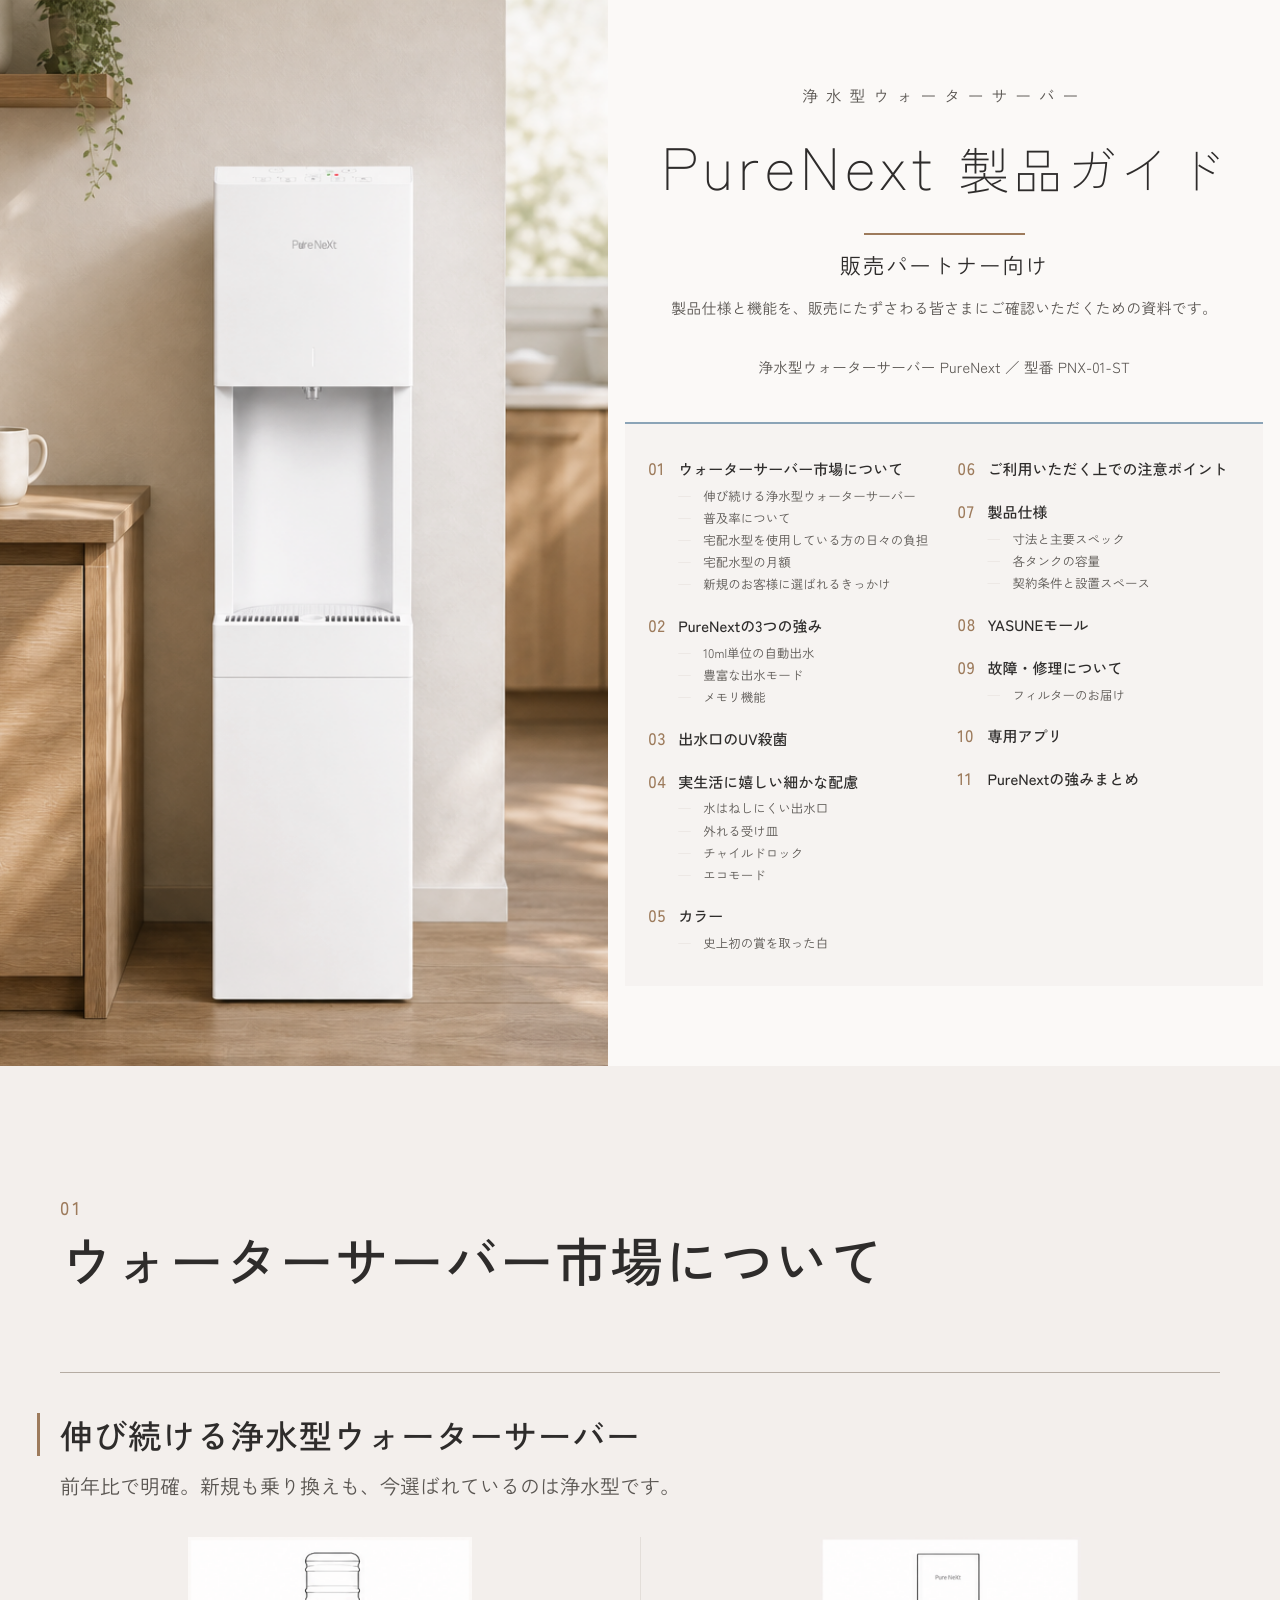
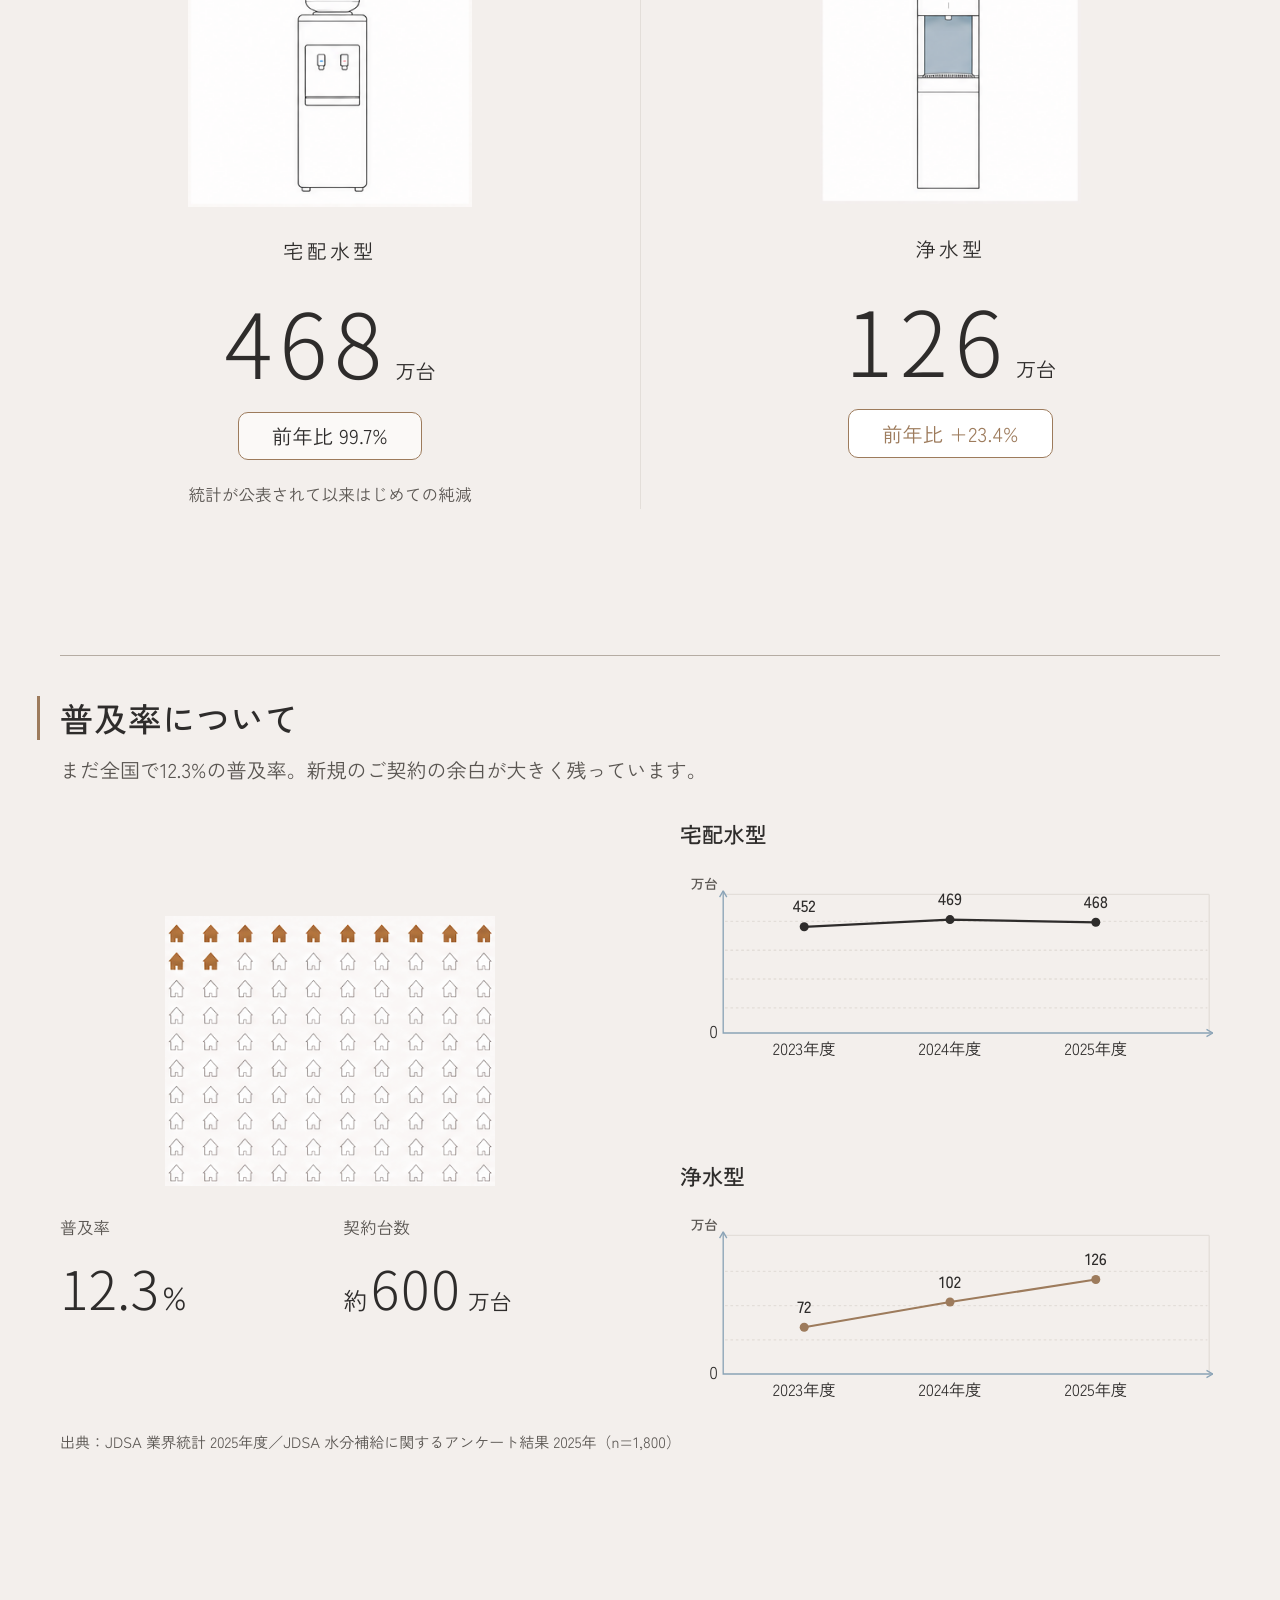
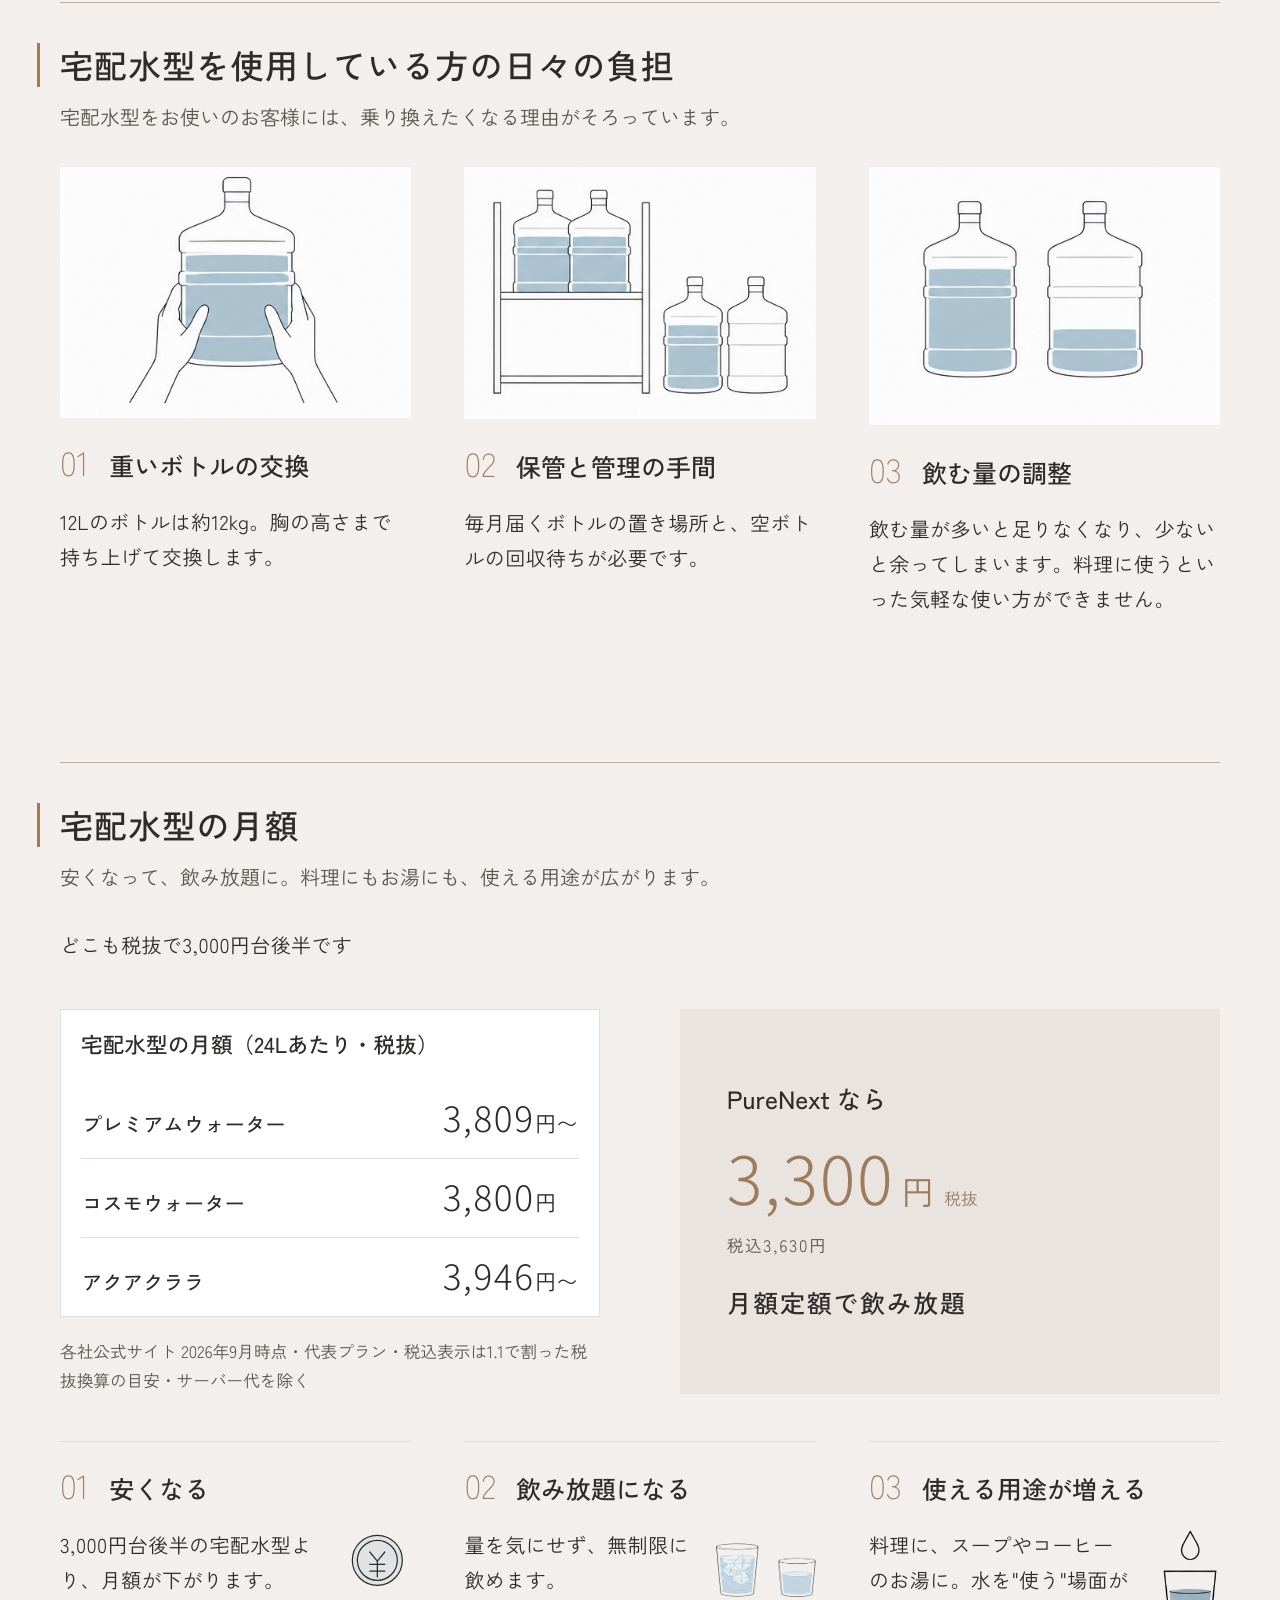
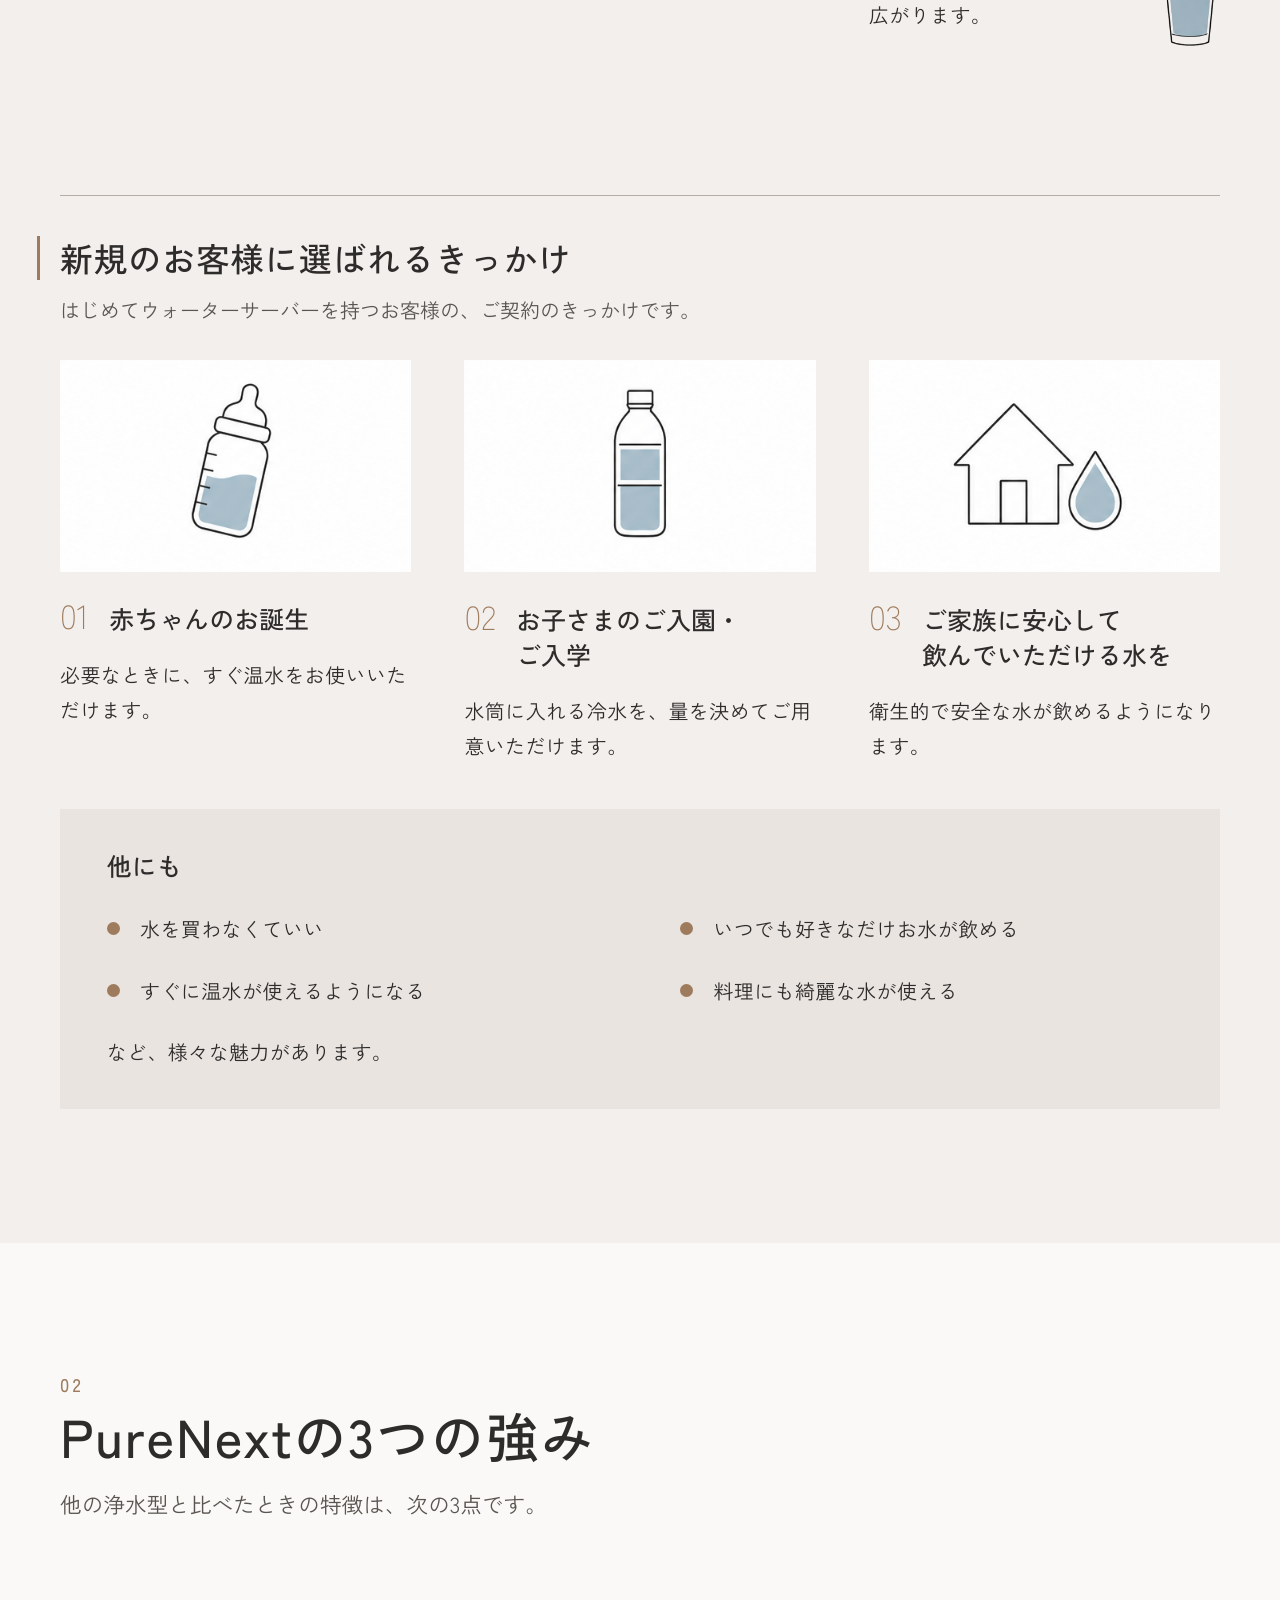
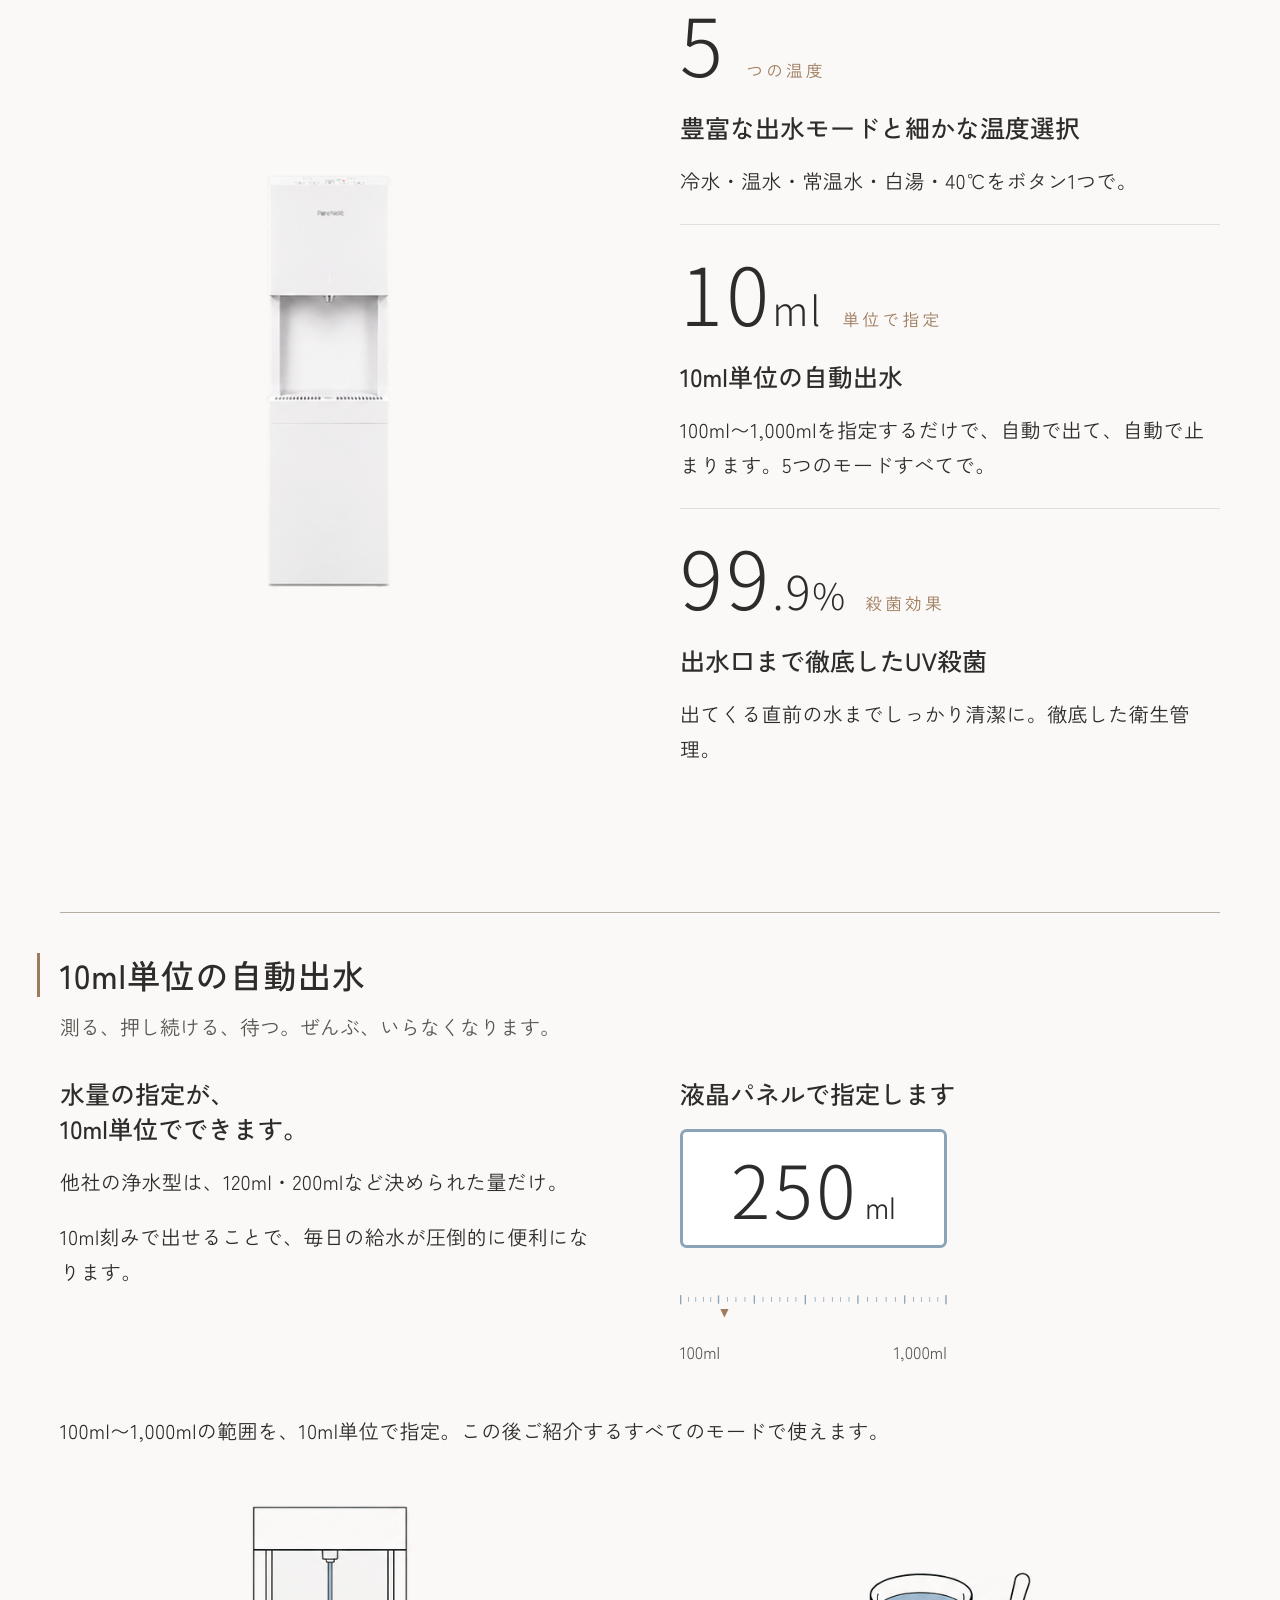
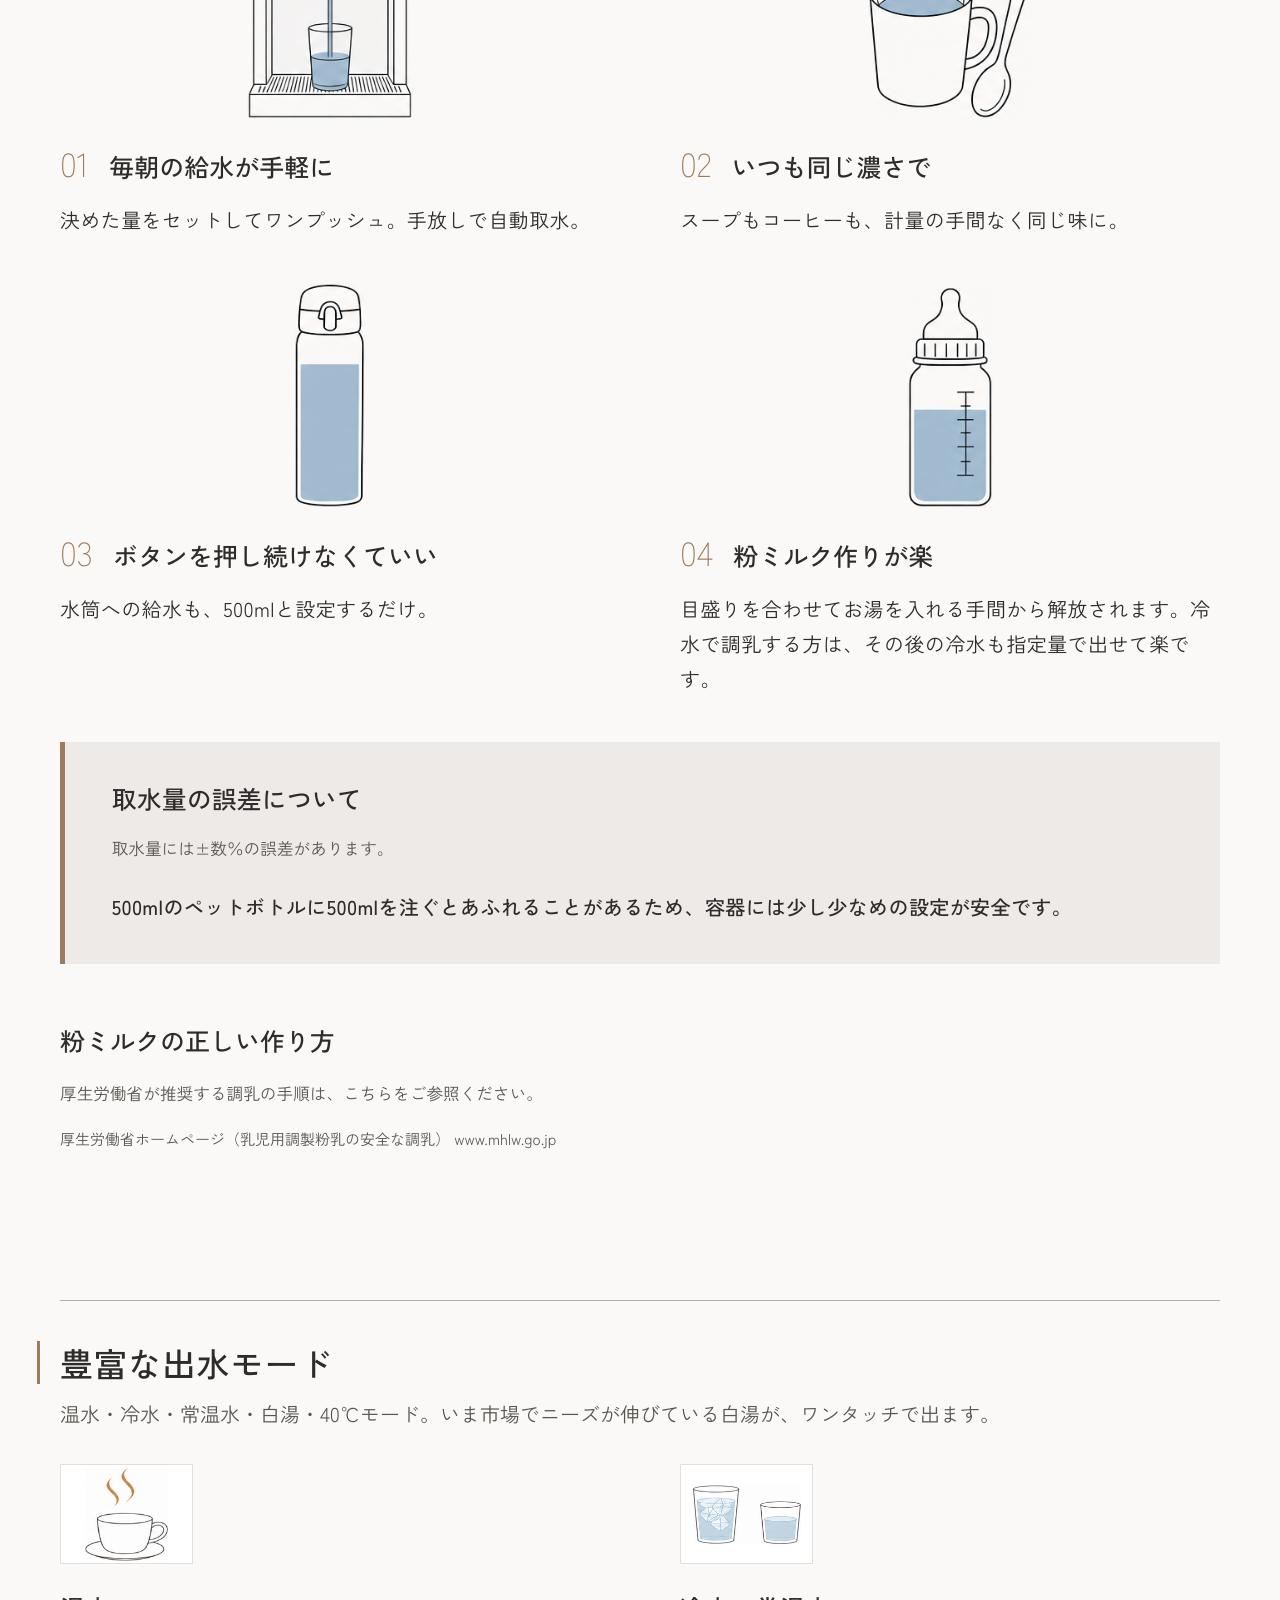
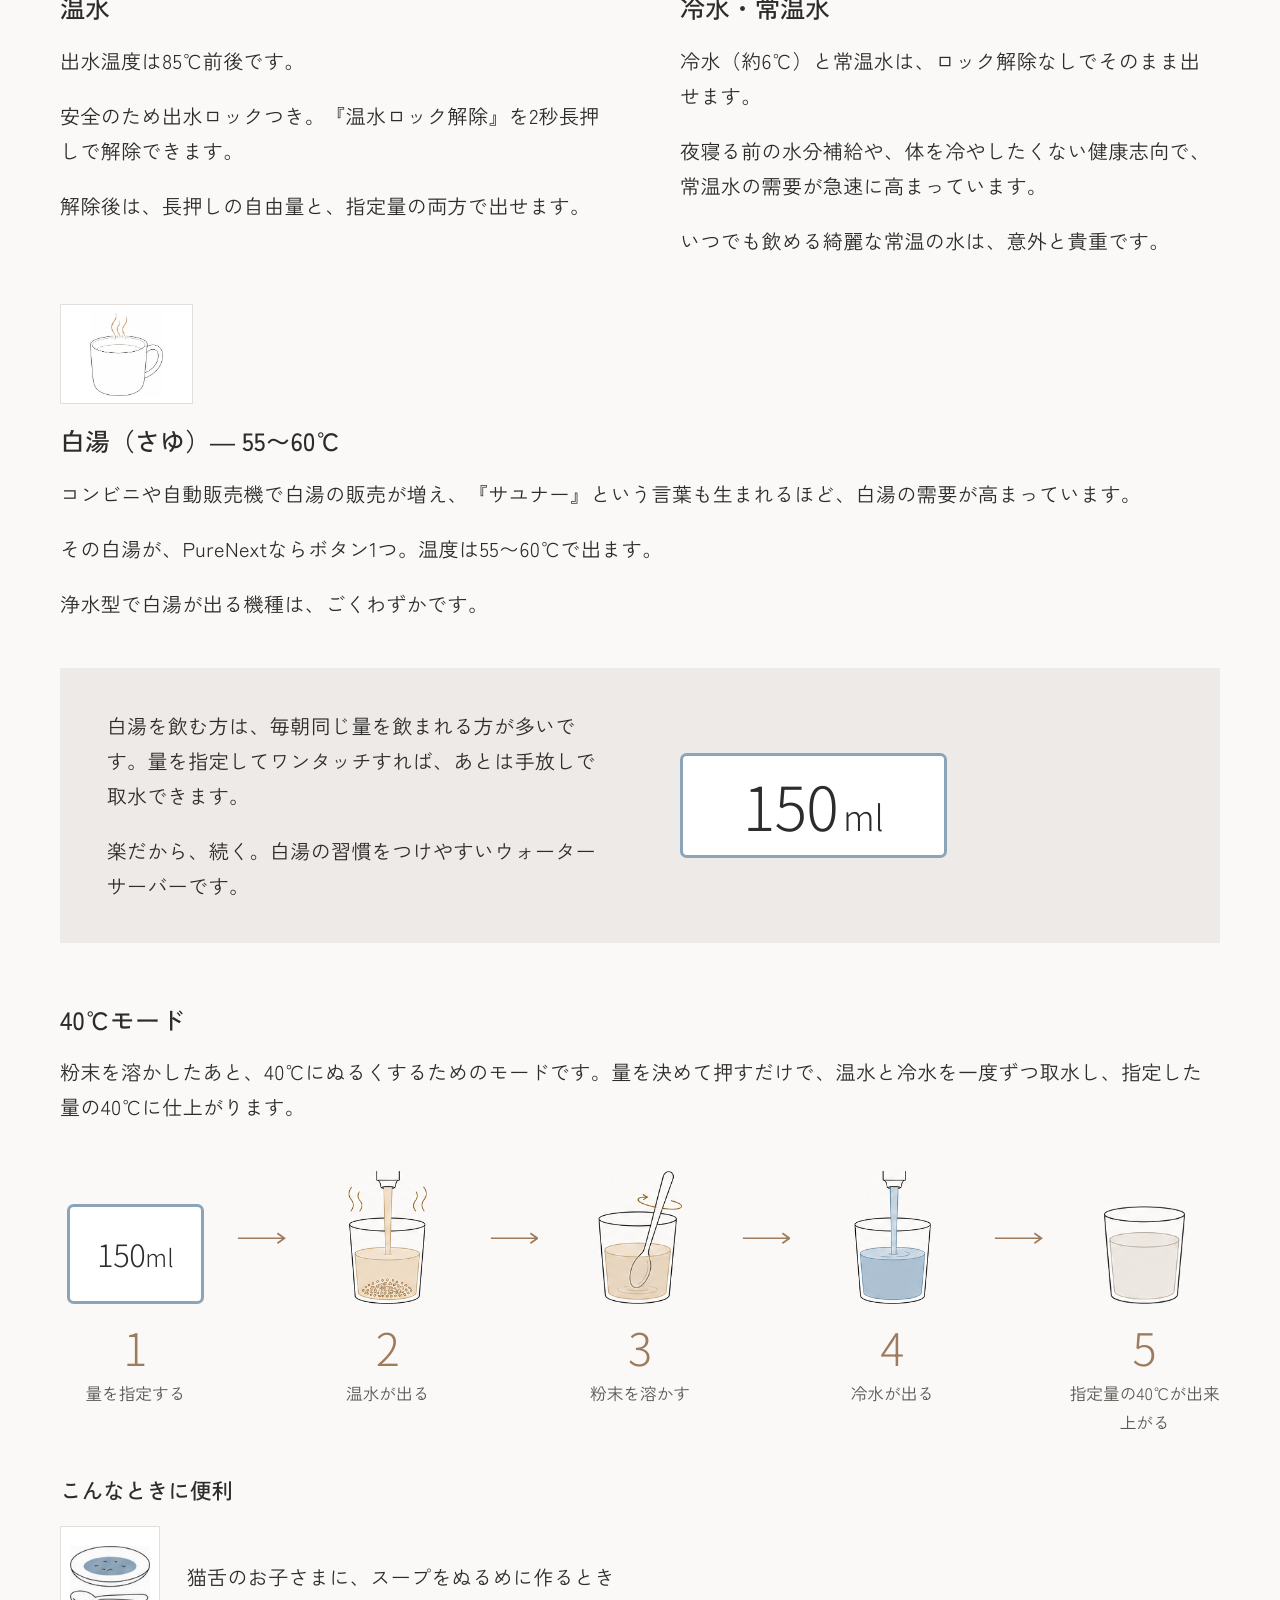
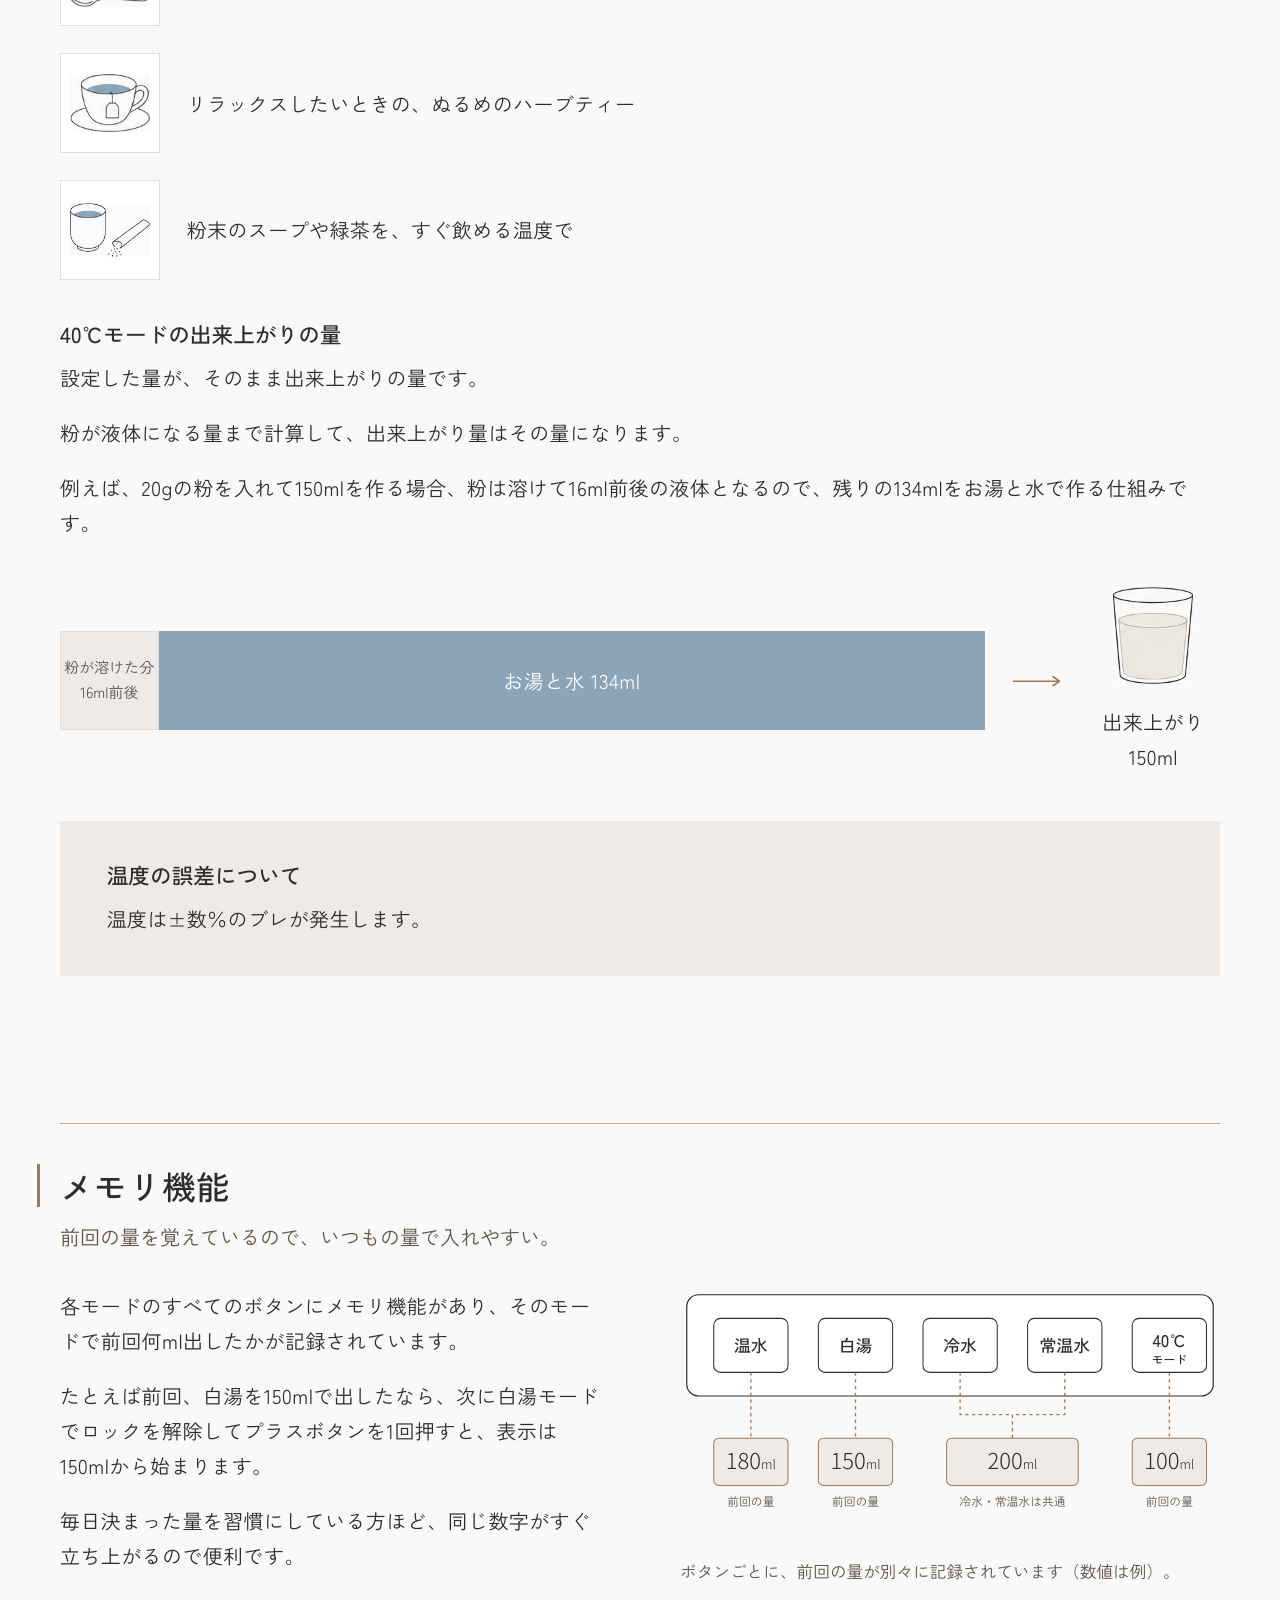
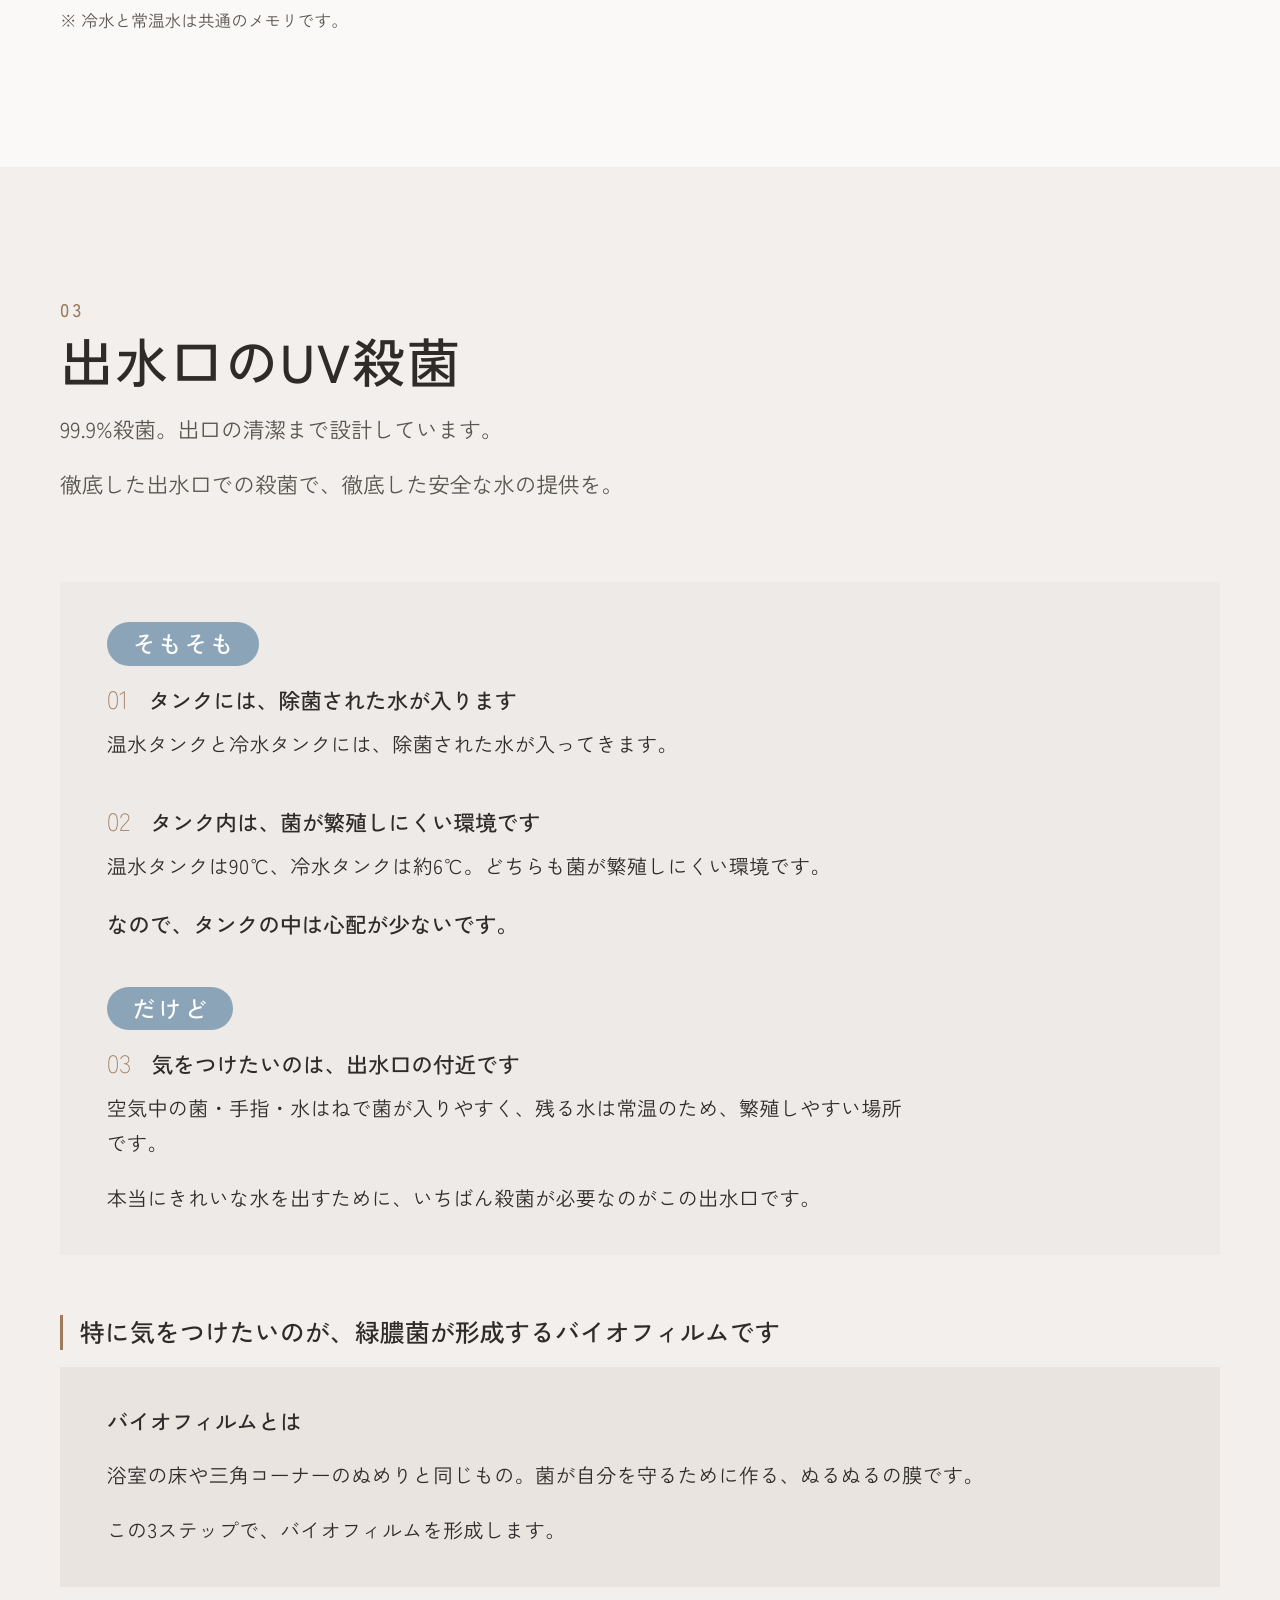
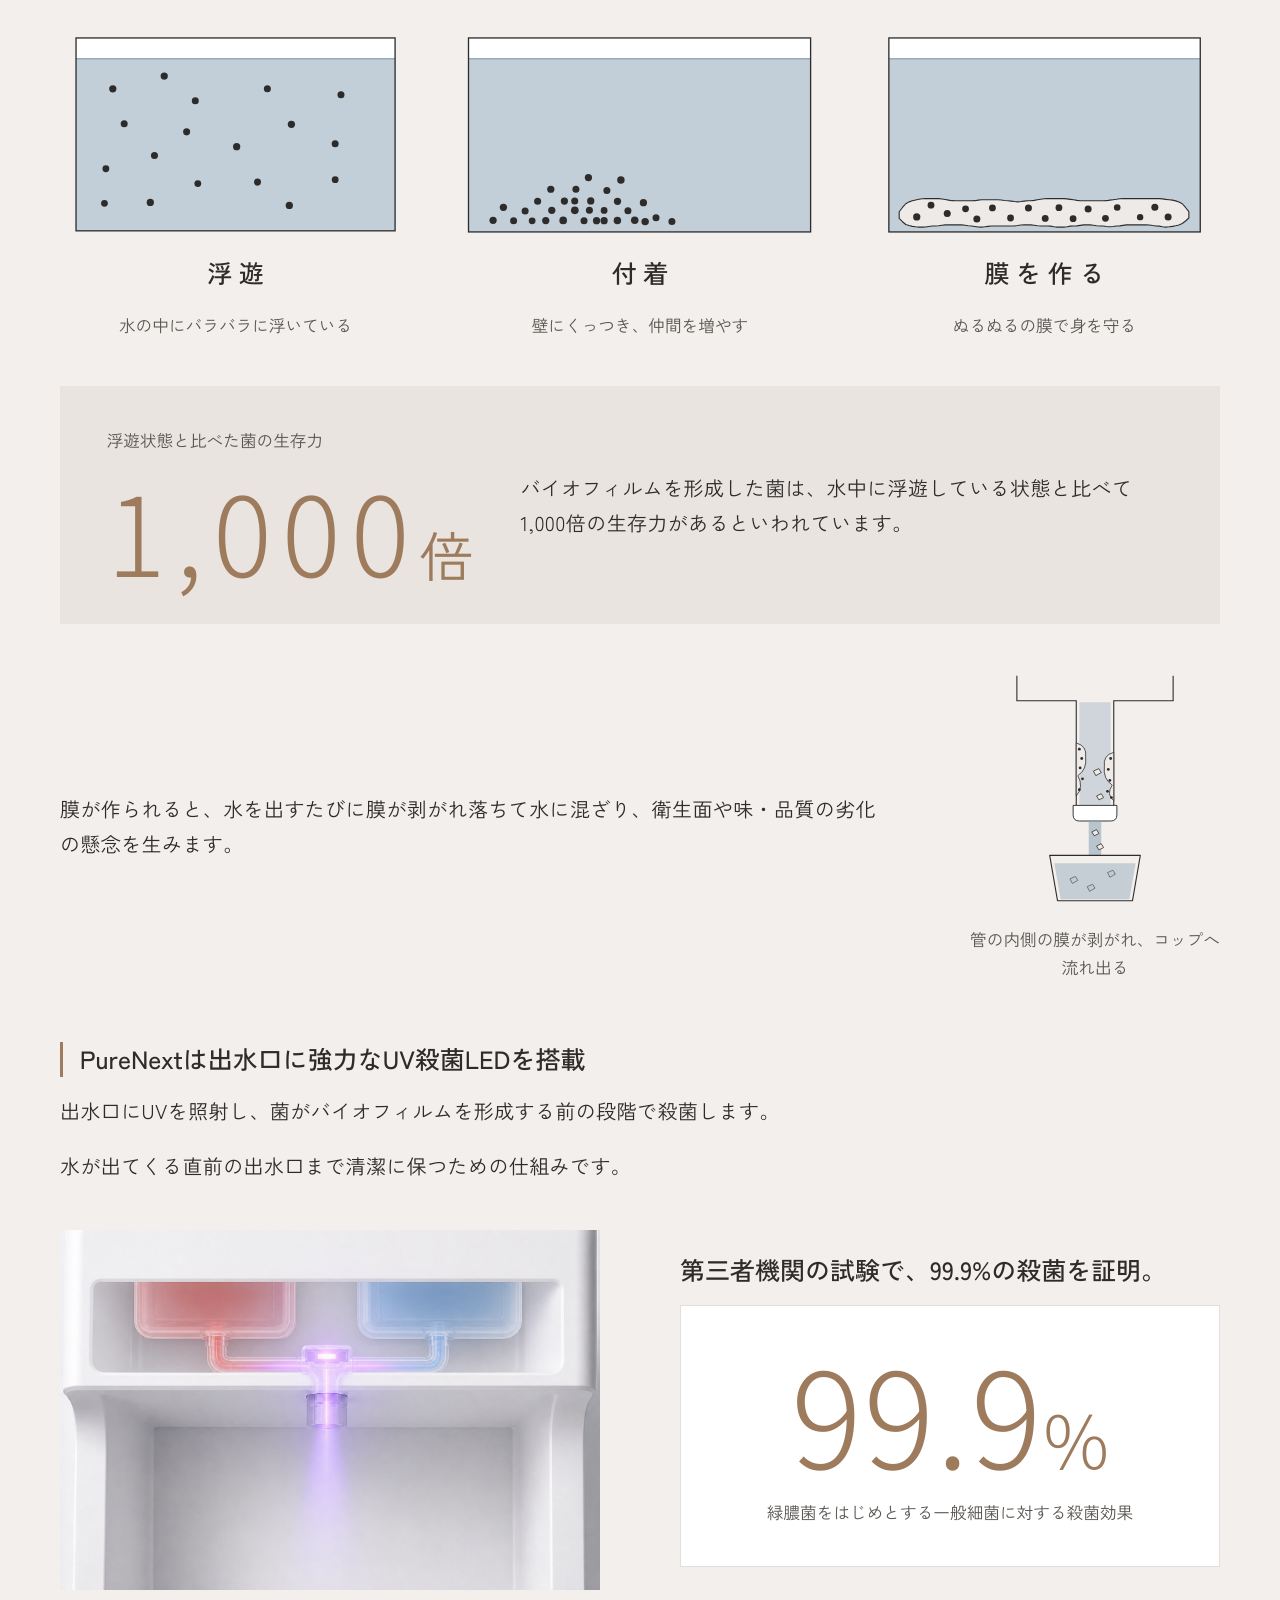
==== commit 0d5551b6: "Polish guide wording and clarify dispensing summary" ====
--- a/index.html
+++ b/index.html
@@ -51,7 +51,7 @@
           <div class="toc__ch">
             <a class="toc__h" href="#strengths"><span class="toc__n">02</span><span class="toc__t">PureNextの3つの強み</span></a>
             <ul class="toc__subs">
-              <li><a href="#strengths-10ml">10ml単位の指定量取水</a></li>
+              <li><a href="#strengths-10ml">10ml単位の自動出水</a></li>
               <li><a href="#strengths-modes">豊富な出水モード</a></li>
               <li><a href="#strengths-memory">メモリ機能</a></li>
             </ul>
@@ -359,7 +359,7 @@
     </div>
   </article>
 </section>
-<!-- S2a: 大見出し「PureNextの3つの強み」＋ 導入（W04）／10ml単位の指定量取水（W05+W06+W07）
+<!-- S2a: 大見出し「PureNextの3つの強み」＋ 導入（W04）／10ml単位の自動出水（W05+W06+W07）
      ※ このファイルは <section> を閉じない。S2 の後半（S2b_modes.html）が同じセクションの続きなので、
         </section> は S2b_modes.html の末尾で閉じる（担当 C との取り決め）。 -->
 <section class="sec" id="strengths" aria-labelledby="strengths-h">
@@ -386,7 +386,7 @@
           <p class="st__line">
             <span class="big st__num">10<span class="st__u">ml</span></span><span class="note st__lab">単位で指定</span>
           </p>
-          <h3 class="h3">10ml単位での自動出水</h3>
+          <h3 class="h3">10ml単位の自動出水</h3>
           <p class="p">100ml〜1,000mlを指定するだけで、自動で出て、自動で止まります。5つのモードすべてで。</p>
         </li>
         <li class="st__row">
@@ -400,10 +400,10 @@
     </div>
   </div>
 
-  <!-- 中 10ml単位の指定量取水 ← W05 ＋ W06 -->
+  <!-- 中 10ml単位の自動出水 ← W05 ＋ W06 -->
   <article class="blk" id="strengths-10ml">
     <header class="blk__head">
-      <h3 class="h2">10ml単位の指定量取水</h3>
+      <h3 class="h2">10ml単位の自動出水</h3>
       <p class="lead">測る、押し続ける、待つ。ぜんぶ、いらなくなります。</p>
     </header>
     <div class="blk__body">
@@ -769,7 +769,7 @@
         <p class="note">浮遊状態と比べた菌の生存力</p>
         <p class="big uv__bignum">1,000<span class="uv__bigunit">倍</span></p>
       </div>
-      <p class="p">膜になると、浮遊状態に比べて1,000倍の生存力があるといわれ、厄介です。</p>
+      <p class="p">バイオフィルムを形成した菌は、水中に浮遊している状態と比べて1,000倍の生存力があるといわれています。</p>
     </div>
 
     <!-- 3 ← W13b 膜が作られると（3ステップ図の再掲は出さない） -->
@@ -795,11 +795,11 @@
     </div>
 
     <!-- 4 ← W14 99.9%の殺菌 -->
-    <h4 class="h3 uv__sub">PureNextは、出水口に強力なUV殺菌LEDを設置しました</h4>
+    <h4 class="h3 uv__sub">PureNextは出水口に強力なUV殺菌LEDを搭載</h4>
 
     <div class="stack">
-      <p class="p">だから、菌が壁に付着して膜を作る前の、浮遊・付着の段階で殺菌できます。</p>
-      <p class="p">出てくる直前の水まで殺菌するので、剥がれた膜が混ざった水をコップに注ぐ心配を減らせます。</p>
+      <p class="p">出水口にUVを照射し、菌がバイオフィルムを形成する前の段階で殺菌します。</p>
+      <p class="p">水が出てくる直前の出水口まで清潔に保つための仕組みです。</p>
     </div>
 
     <div class="g2 uv__proof">
@@ -857,7 +857,7 @@
     <div class="blk__body">
       <div class="g3 cr__trays">
         <div class="cr__card">
-          <img class="cr__tray" src="assets/W15b_tray/unit01_r3.png" width="390" height="1209" alt="受け皿を付けたまま、細く小さい500mlのペットボトルを置いた本体"> <!-- v2.4: 500ml を実物の比率（2Lの約2/3の高さ）に描き直し -->
+          <img class="cr__tray" src="assets/W15b_tray/unit01_r4.png" width="390" height="1209" alt="受け皿を付けたまま、細く小さい500mlのペットボトルを置いた本体"> <!-- v2.4: 500ml を実物の比率（2Lの約2/3の高さ）に描き直し -->
           <p class="num cr__no">01</p>
           <h4 class="h3">受け皿を付けたまま、<br>500mlのペットボトルが<br>縦に入ります</h4>
         </div>
@@ -1310,16 +1310,16 @@
         <p class="p">100ml〜1,000mlを10ml刻みで指定。ボタンを押し続けなくても、自動で出て、自動で止まります。</p>
       </li>
       <li class="sm__item">
-        <h3 class="h3"><span class="num">02</span><span>選べる5つの温度</span></h3>
-        <p class="p">温水・冷水・常温水・白湯・40℃モード。白湯（55〜60℃）も40℃も、ボタン1つで出ます。</p>
+        <h3 class="h3"><span class="num">02</span><span>白湯・40℃も選べる5モード</span></h3>
+        <p class="p">冷水・温水・常温水・白湯（<span class="sm__nb">55〜60℃</span>）・40℃モードに対応。40℃モードは温水と冷水を順に出し、指定量に仕上げます。</p>
       </li>
       <li class="sm__item">
         <h3 class="h3"><span class="num">03</span><span>メモリ機能</span></h3>
-        <p class="p">ボタンごとに前回の量を記憶。毎朝の白湯など、いつもの量がすぐに出ます。</p>
+        <p class="p">ボタンごとに前回の量を記憶。毎朝の白湯など、いつもの量がすぐに出ます。冷水と常温水のメモリは共通です。</p>
       </li>
       <li class="sm__item">
         <h3 class="h3"><span class="num">04</span><span>出水口のUV殺菌</span></h3>
-        <p class="p">出てくる直前の水まで殺菌。第三者機関の試験で、99.9%の殺菌効果を証明しています。</p>
+        <p class="p">出てくる直前の水まで殺菌。第三者機関の試験で、緑膿菌をはじめとする一般細菌に対する99.9%の殺菌効果を証明しています。</p>
       </li>
       <li class="sm__item">
         <h3 class="h3"><span class="num">05</span><span>実生活に嬉しい細かな配慮</span></h3>
@@ -1327,19 +1327,19 @@
       </li>
       <li class="sm__item">
         <h3 class="h3"><span class="num">06</span><span>カラー</span></h3>
-        <p class="p">Pantone が2026年のカラー・オブ・ザ・イヤーに選んだ白、クラウドダンサーを採用しています。</p>
+        <p class="p">Pantone が2026年のカラー・オブ・ザ・イヤーに選んだ白、クラウドダンサー。光沢をおさえたマット仕上げの<span class="sm__nb">ブラック</span>もあります。</p>
       </li>
       <li class="sm__item">
         <h3 class="h3"><span class="num">07</span><span>月額3,300円（税抜）</span></h3>
         <p class="p">税込3,630円。契約条件と設置スペースは「製品仕様」の章をご覧ください。</p>
       </li>
       <li class="sm__item">
-        <h3 class="h3"><span class="num">08</span><span>故障・修理</span></h3>
-        <p class="p">レンタル期間中の自然故障は無料で修理。安心保証オプション（月額税抜550円・任意）で、お客様側の原因による故障も無料修理になります。</p>
+        <h3 class="h3"><span class="num">08</span><span>YASUNEモール</span></h3>
+        <p class="p">ご契約いただくと、日用品・食料品・美容品などを安い価格で買えるYASUNEモールをお使いいただけます。</p>
       </li>
       <li class="sm__item">
-        <h3 class="h3"><span class="num">09</span><span>YASUNEモール</span></h3>
-        <p class="p">ご契約いただくと、日用品・食料品・美容品などを安い価格で買えるYASUNEモールをお使いいただけます。</p>
+        <h3 class="h3"><span class="num">09</span><span>故障・修理</span></h3>
+        <p class="p">レンタル期間中の自然故障は無料で修理。安心保証オプション（月額税抜550円・任意）で、お客様側の原因による故障も無料修理になります。</p>
       </li>
       <li class="sm__item">
         <h3 class="h3"><span class="num">10</span><span>専用アプリ</span></h3>
--- a/css/v2/S4.css
+++ b/css/v2/S4.css
@@ -57,6 +57,9 @@
   /* 1列になるので subgrid をやめて通常の積み上げに戻す */
   .cr__trays{grid-template-rows:none;row-gap:48px}
   .cr__card{display:block}
+  /* v2.4: 01・02 の絵は 390×1209 の高解像度になったので、base の img{height:auto} だと幅いっぱいに広がる。
+     3枚とも旧画像の実寸（高さ403px）にそろえる */
+  .page img.cr__tray{height:403px;width:auto;max-width:none} /* base の .page img（0,1,1）より強い指定が要る */
   .cr__card>*+*{margin-top:12px}
   /* 温度対比の図は縦積みにして、矢印を下向きに回す */
   .cr__temp{flex-direction:column;align-items:stretch;padding:16px;row-gap:12px;border-width:1px}
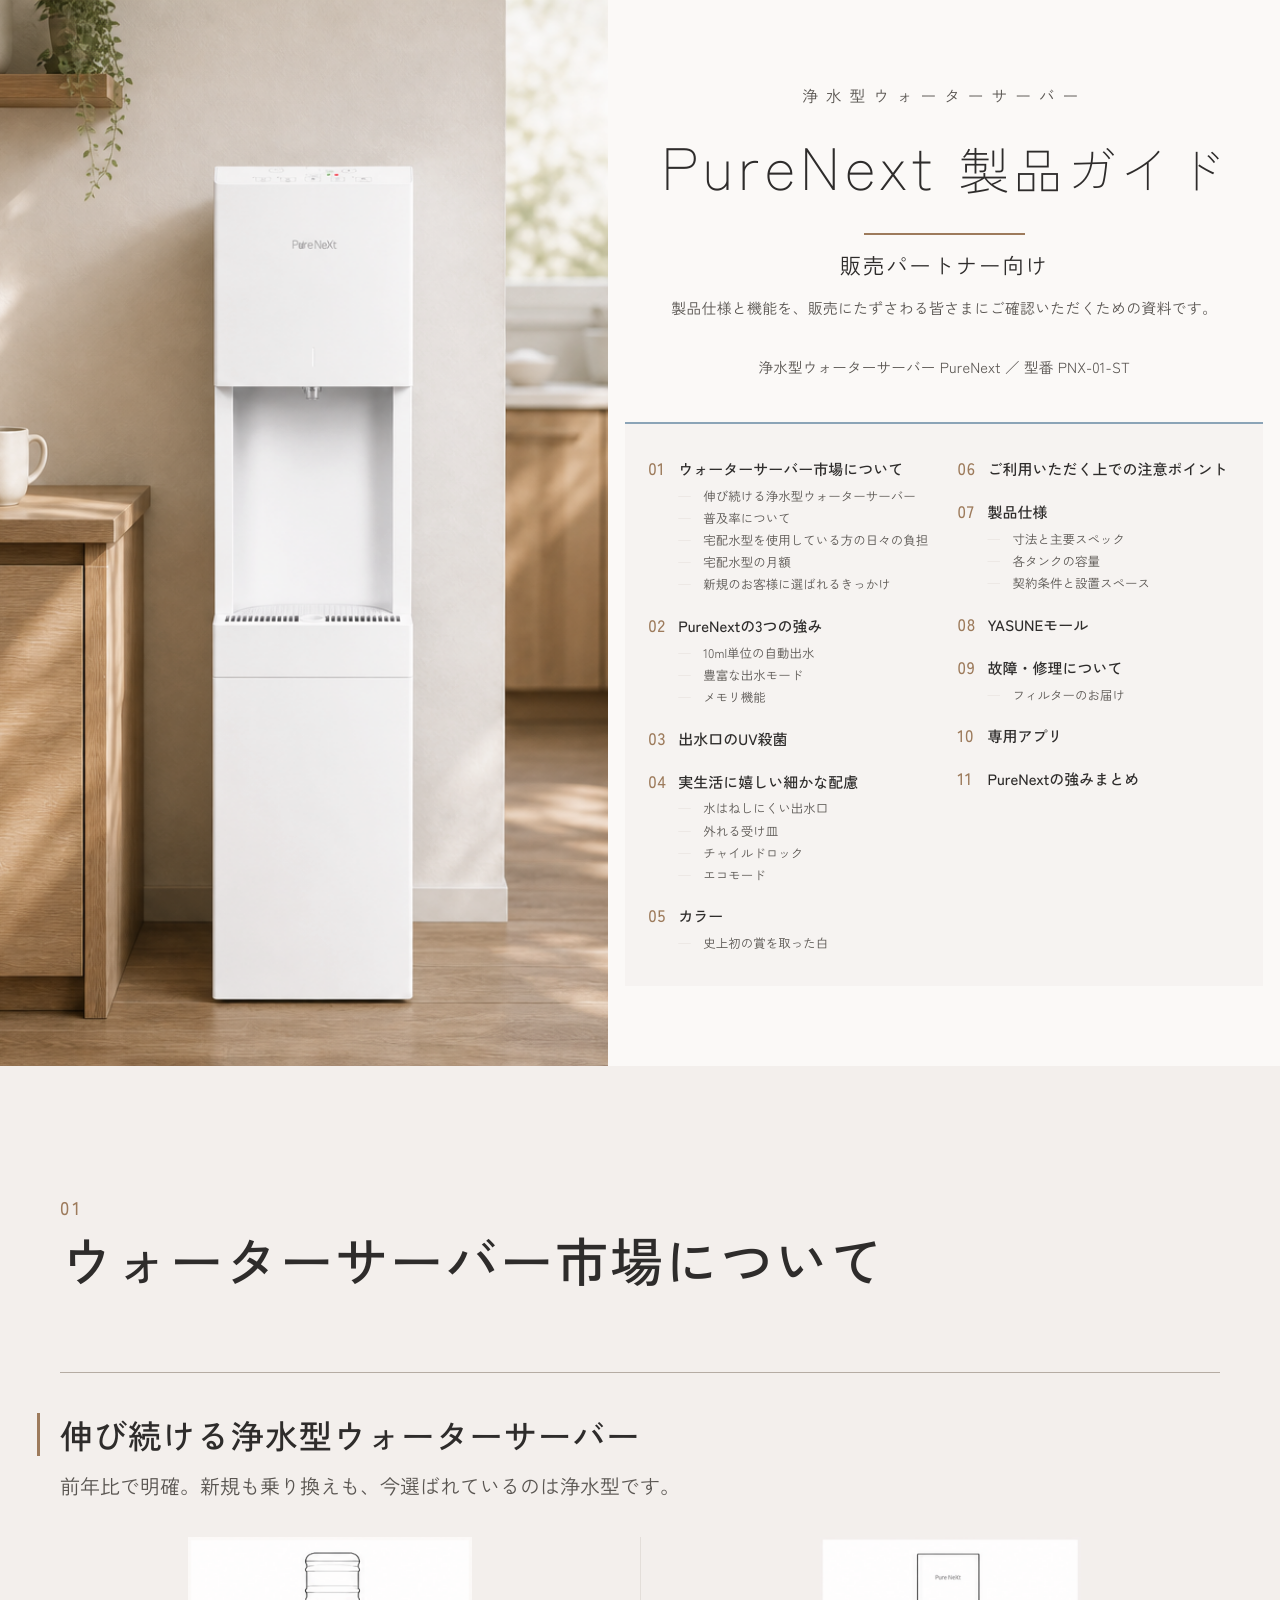
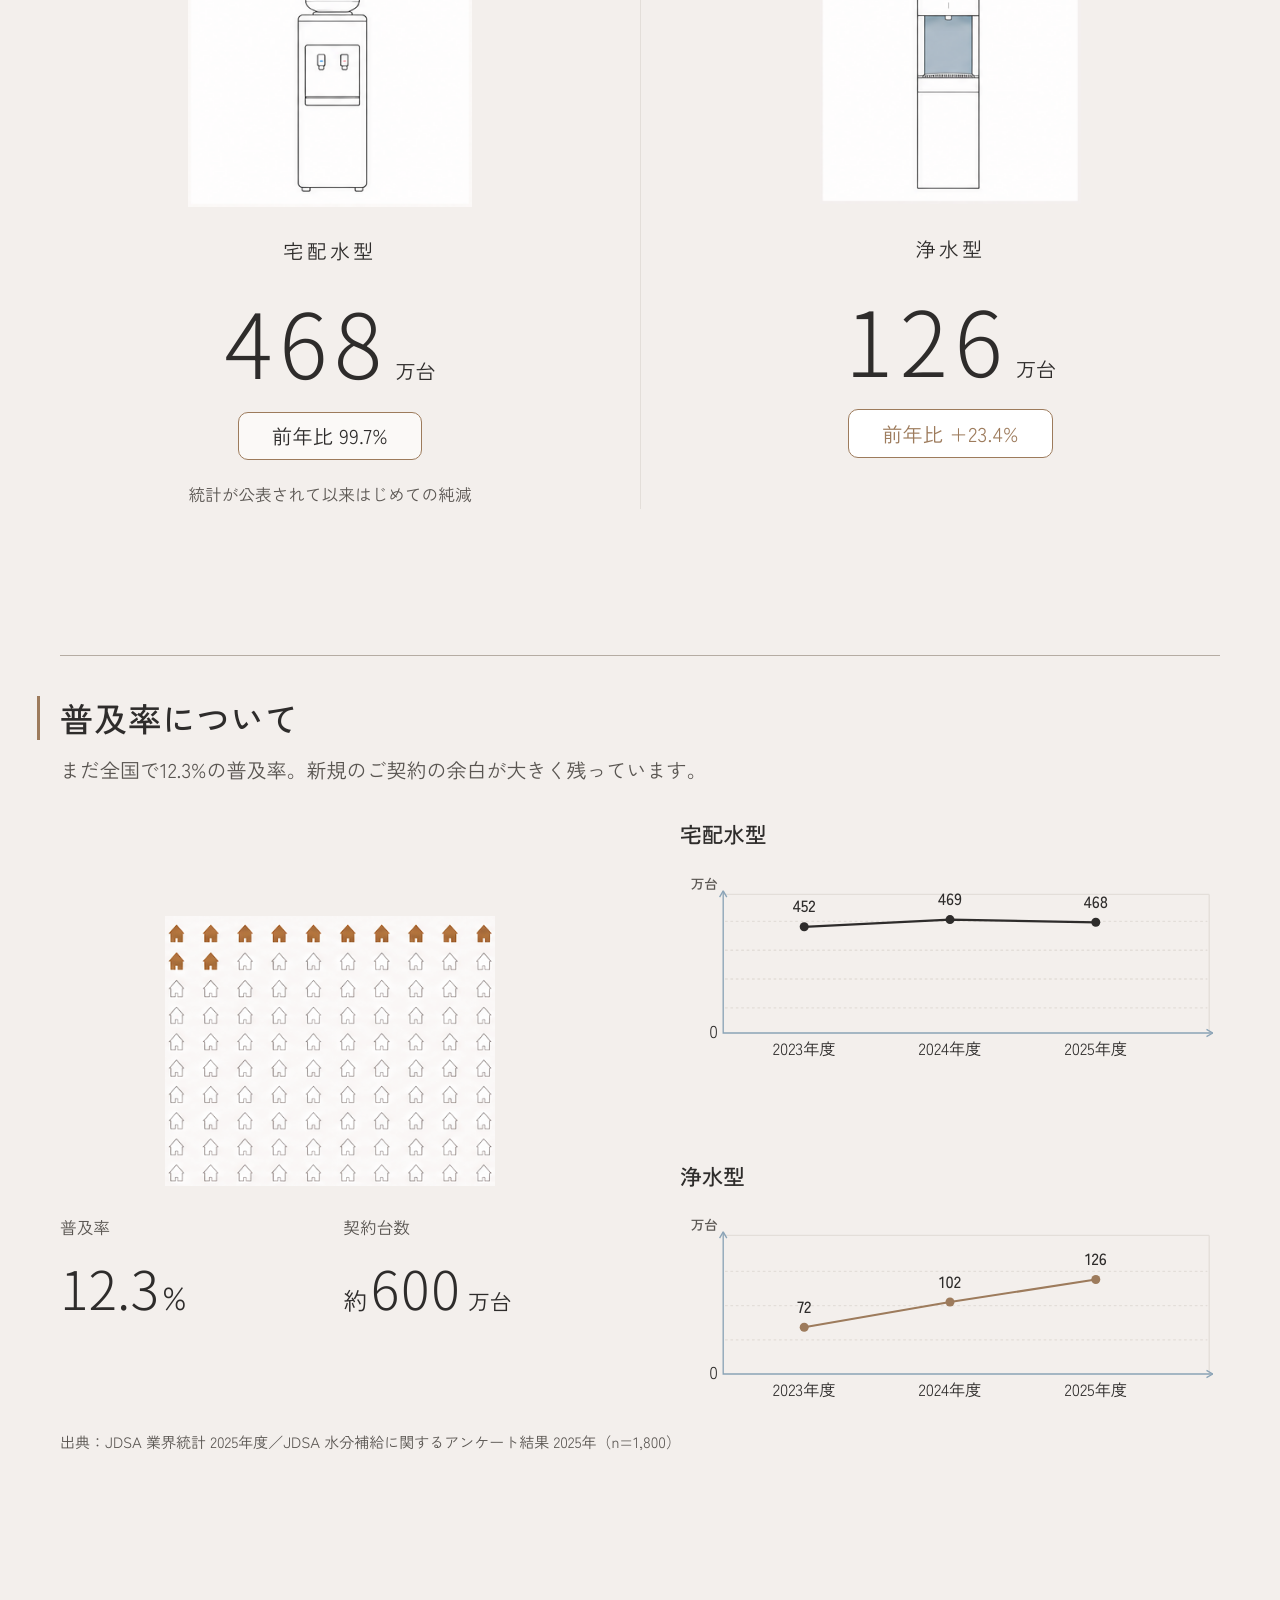
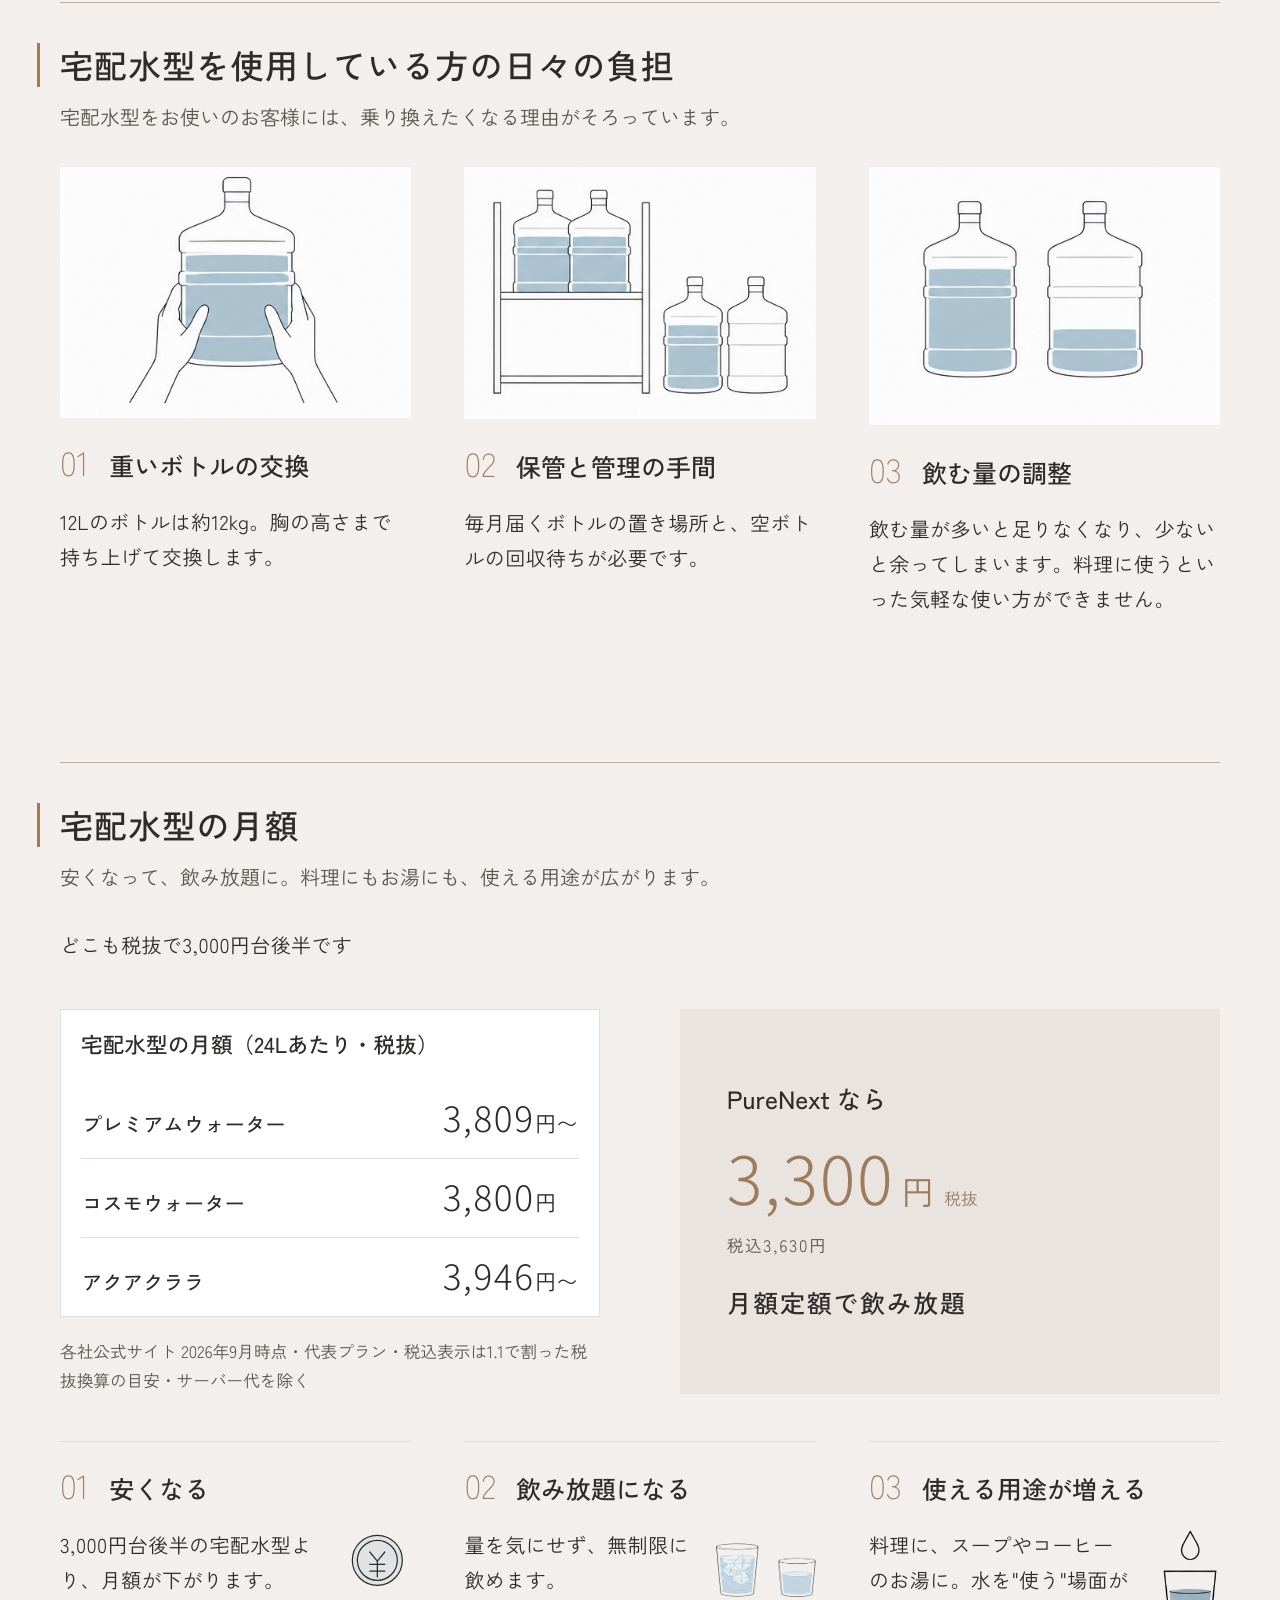
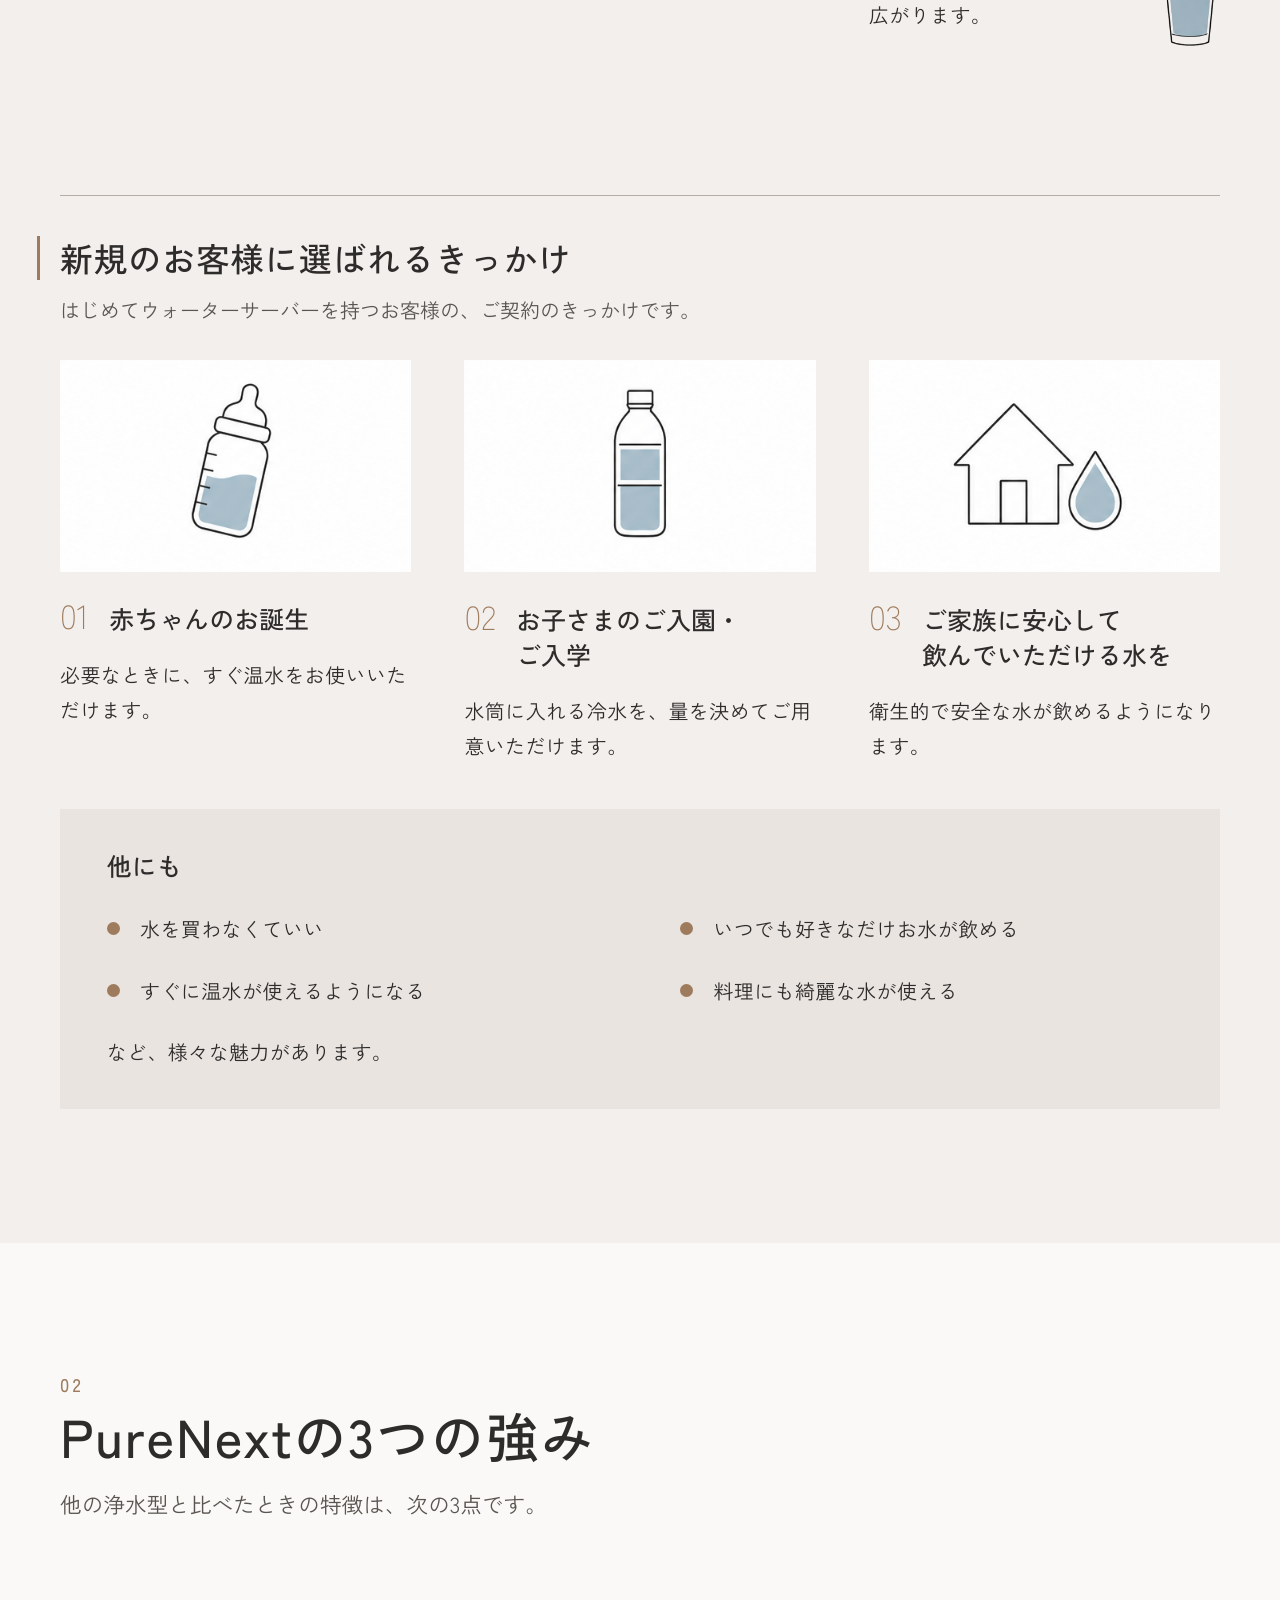
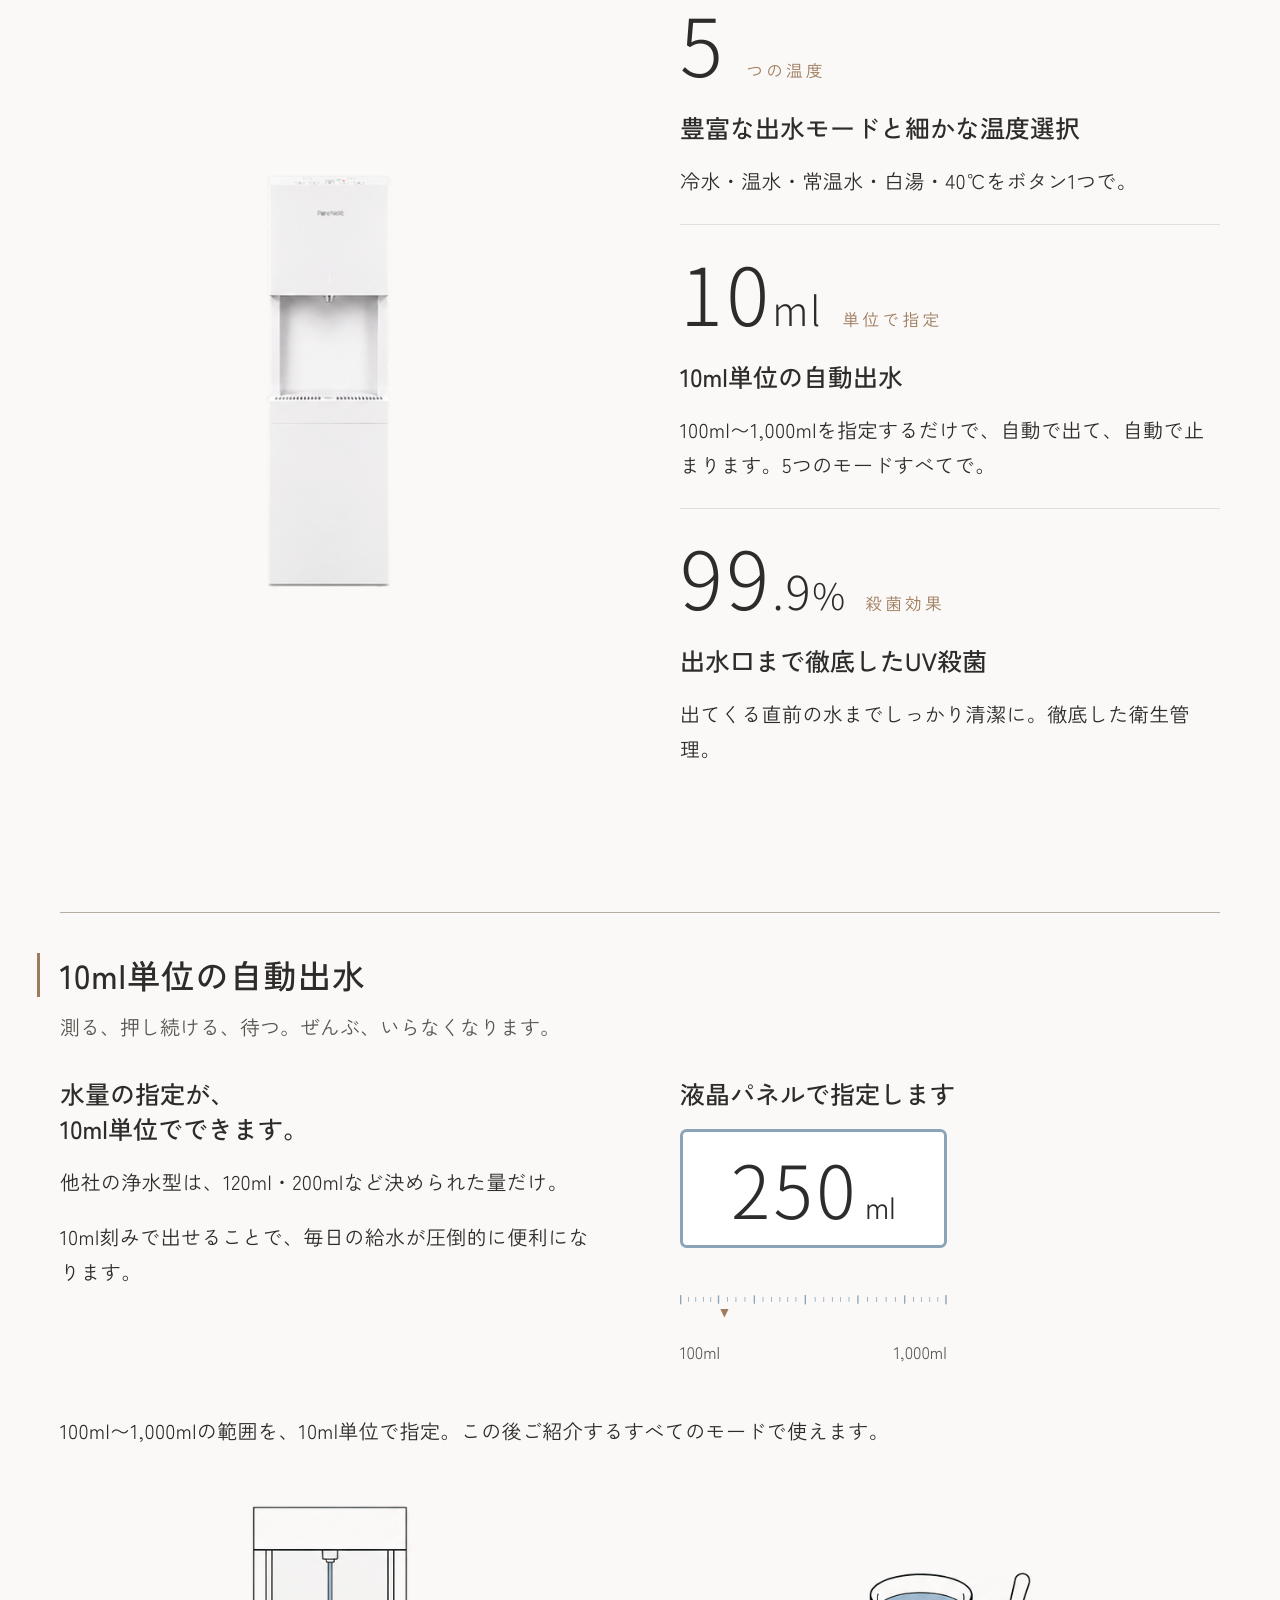
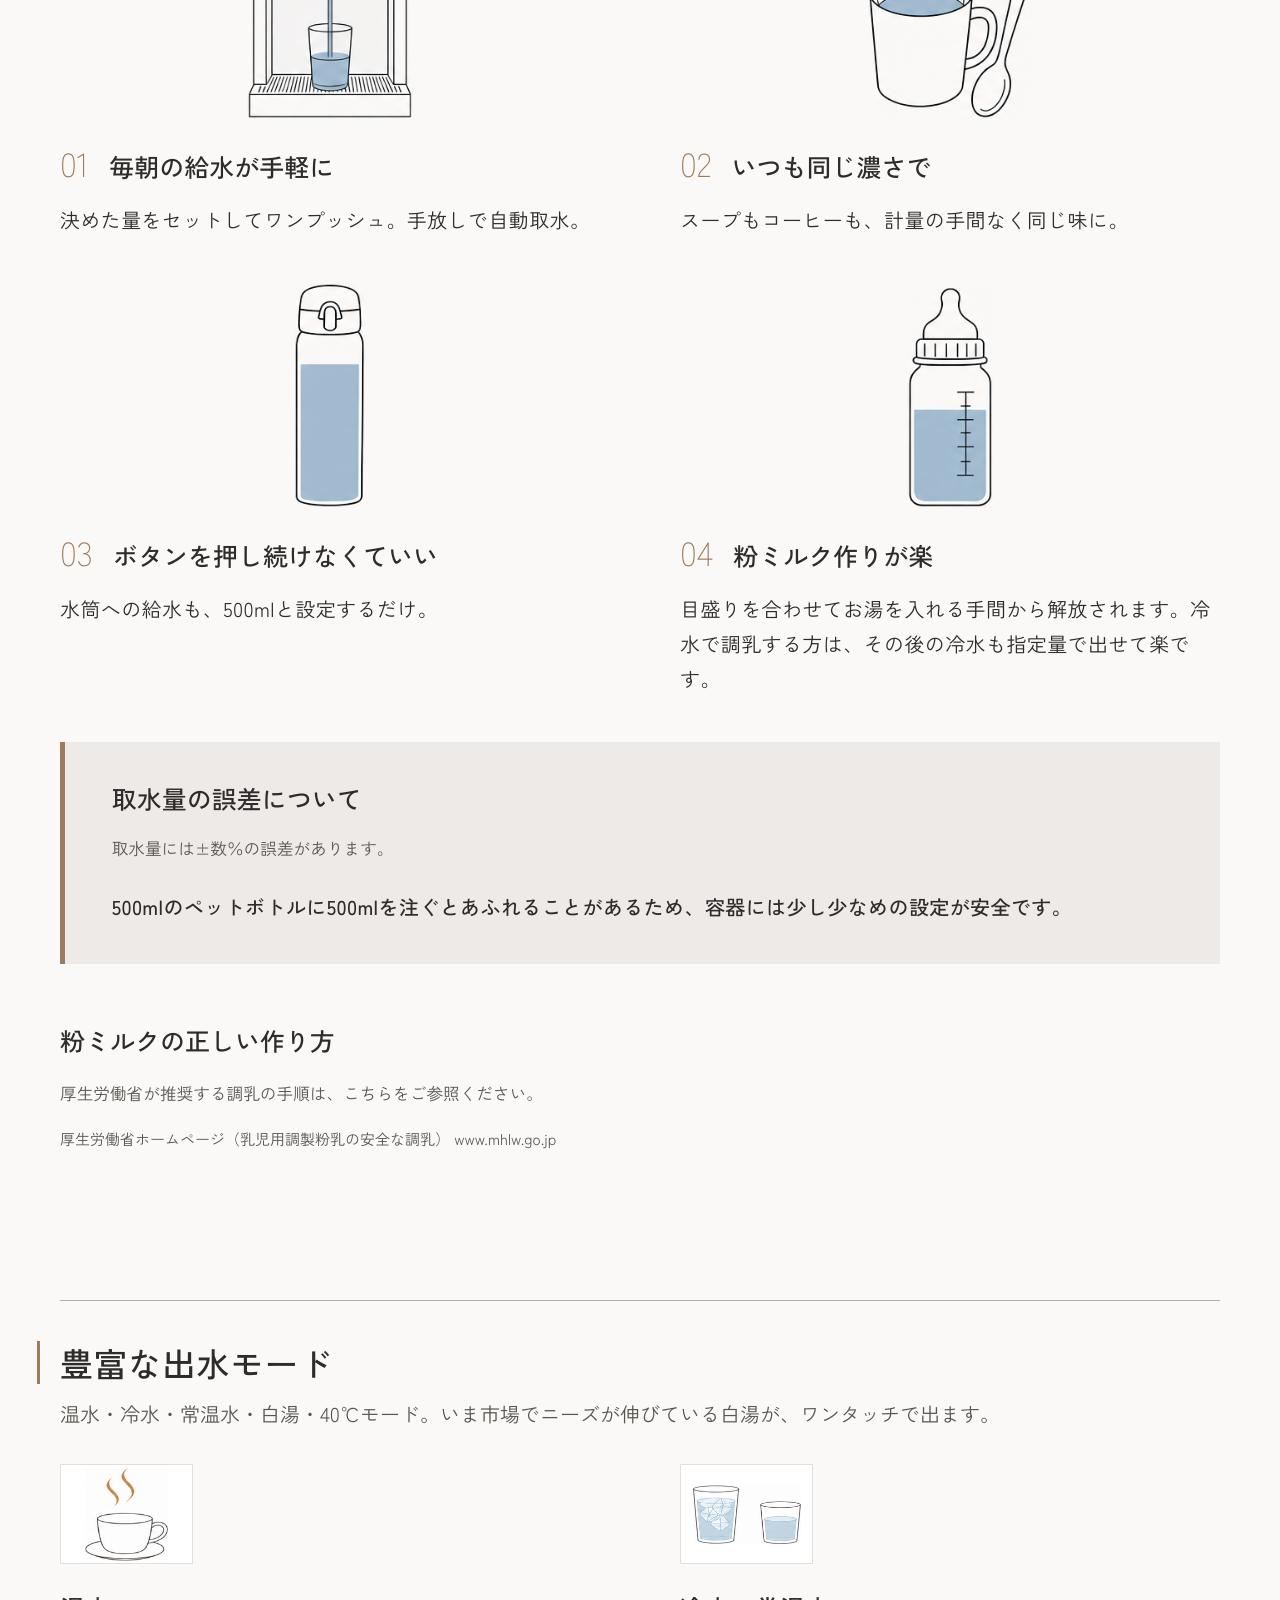
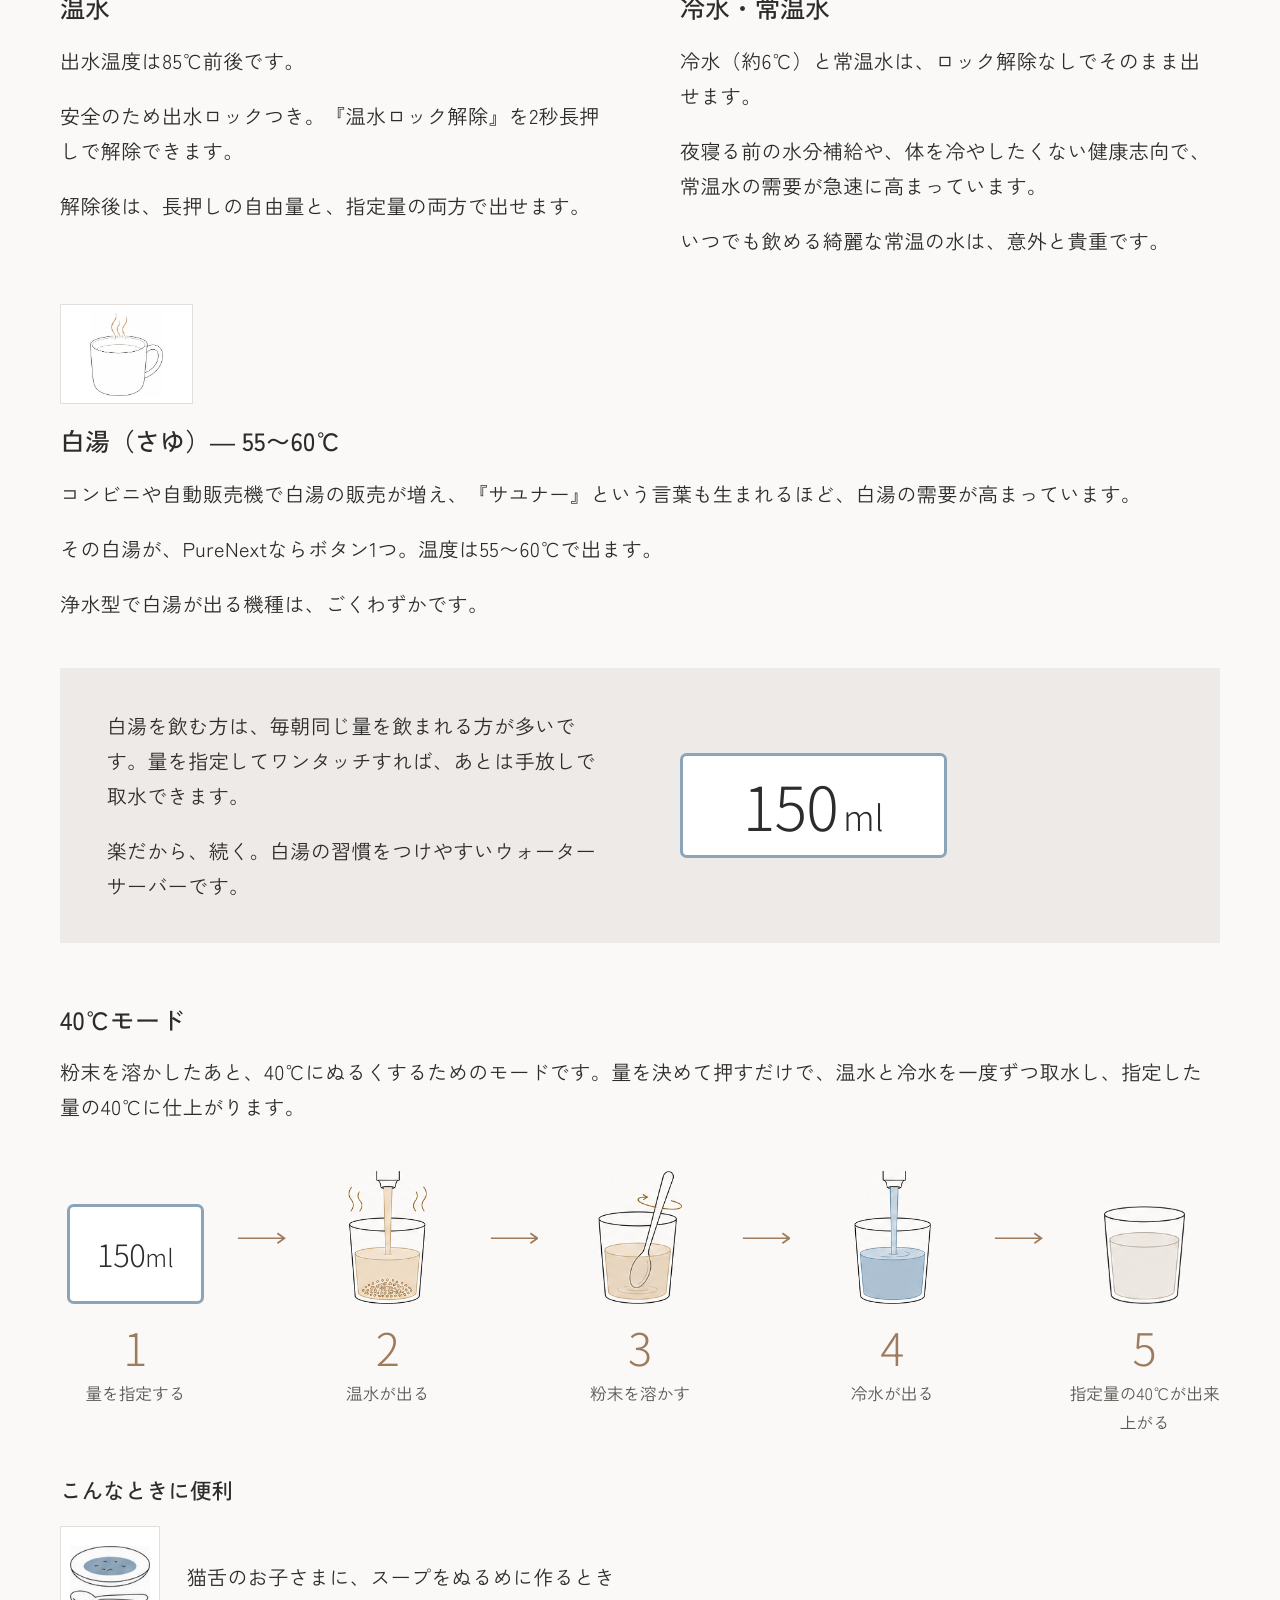
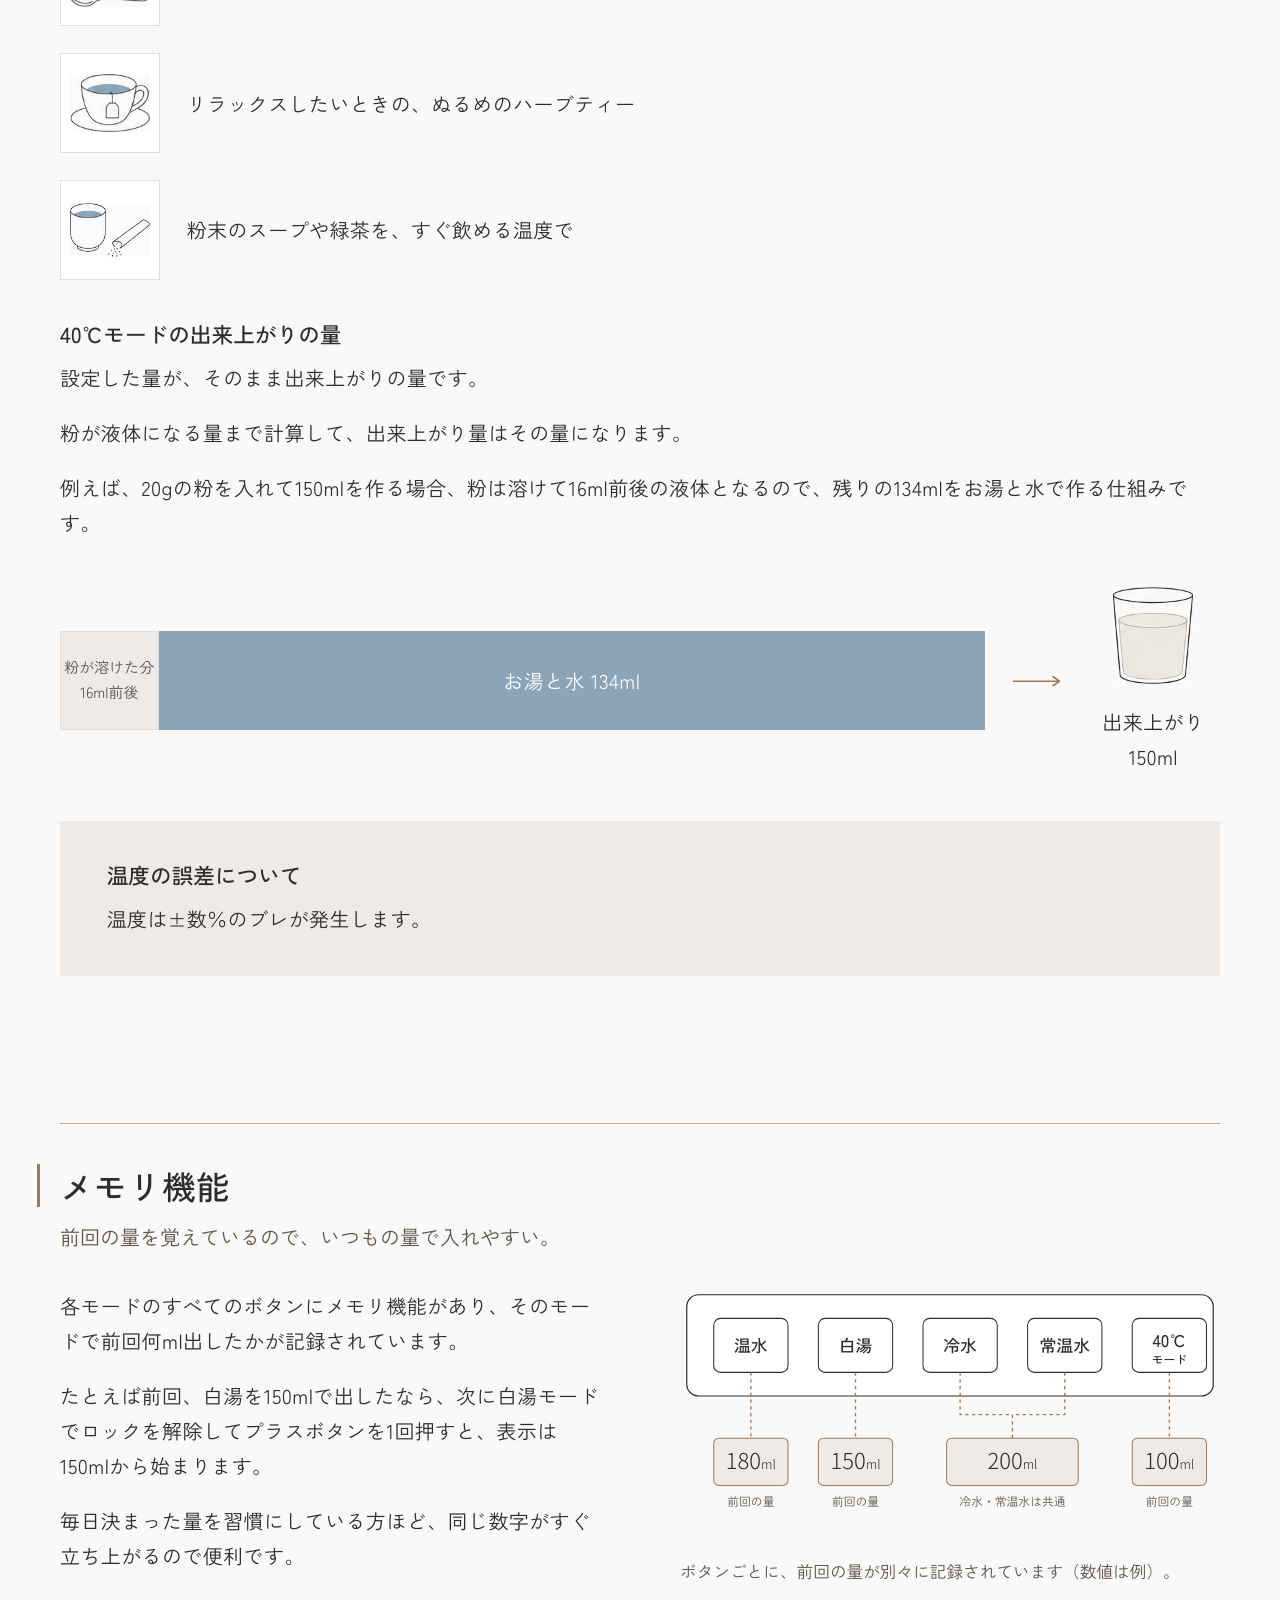
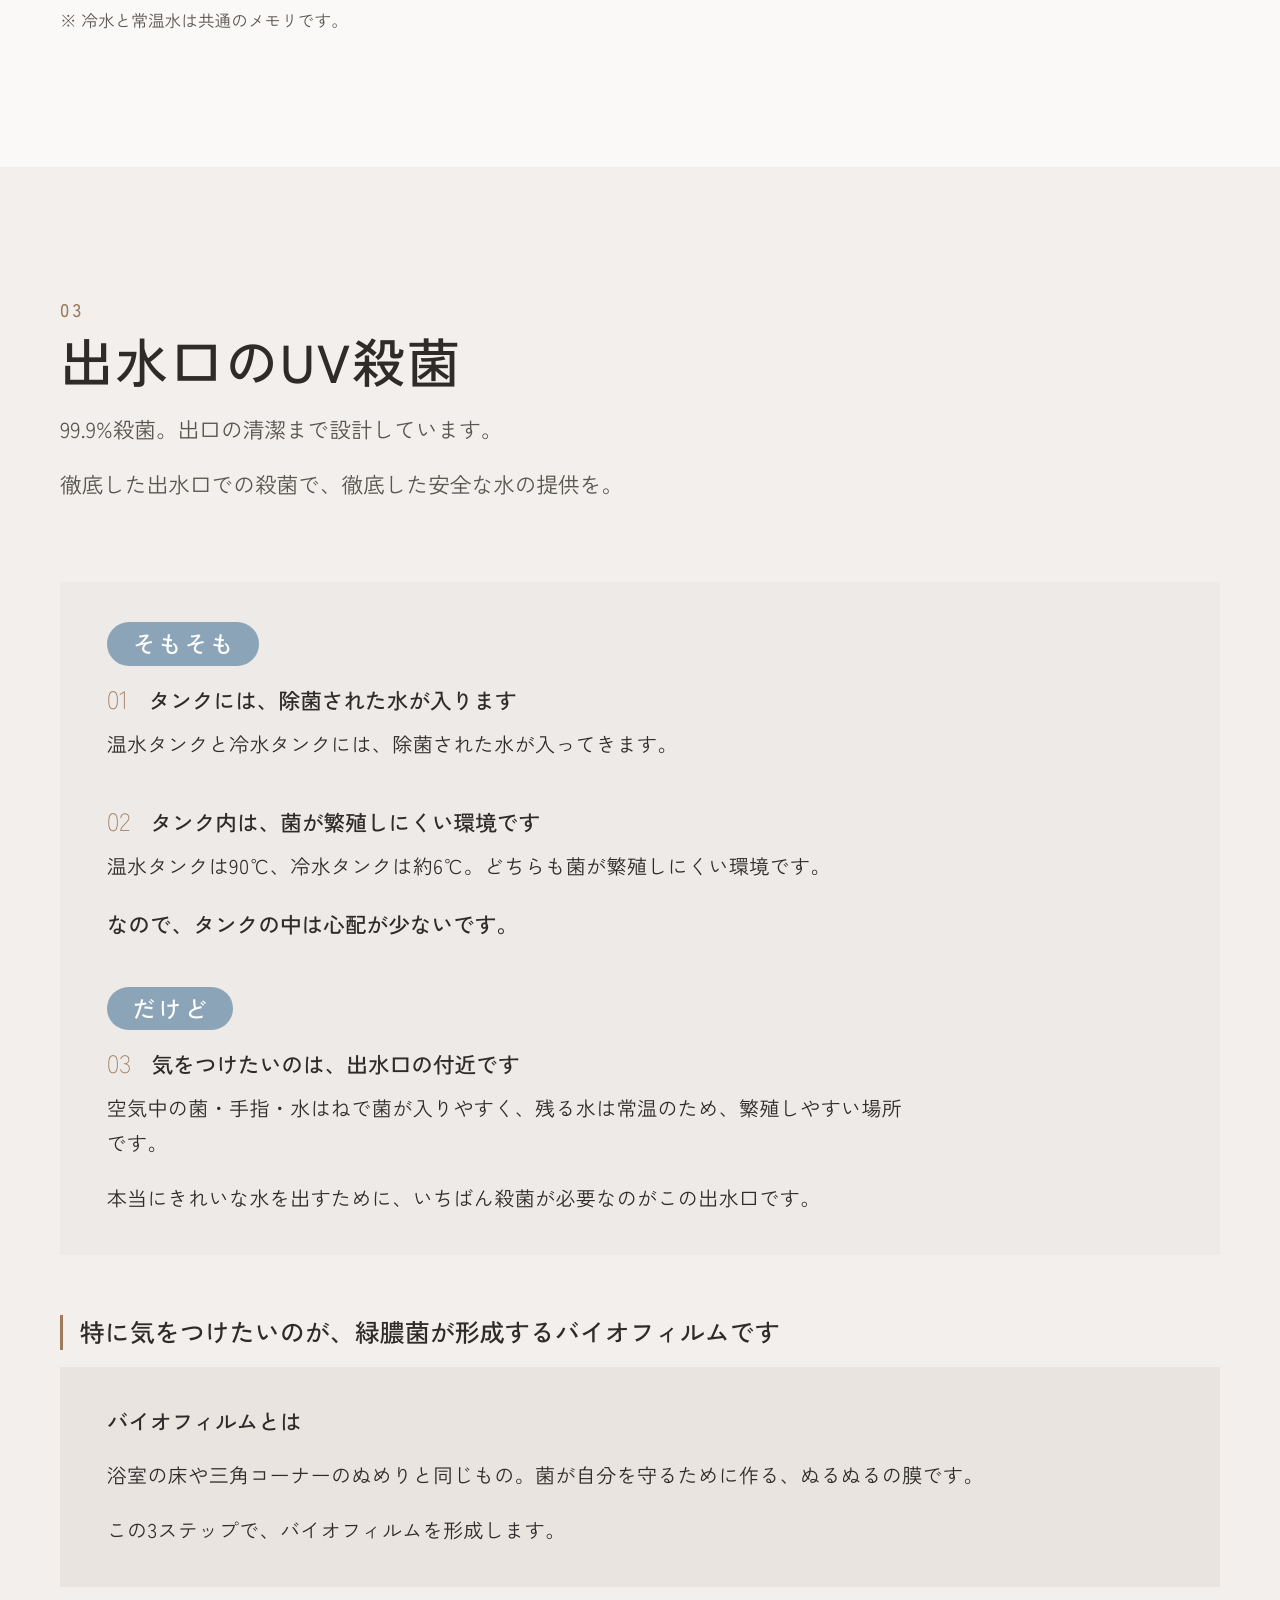
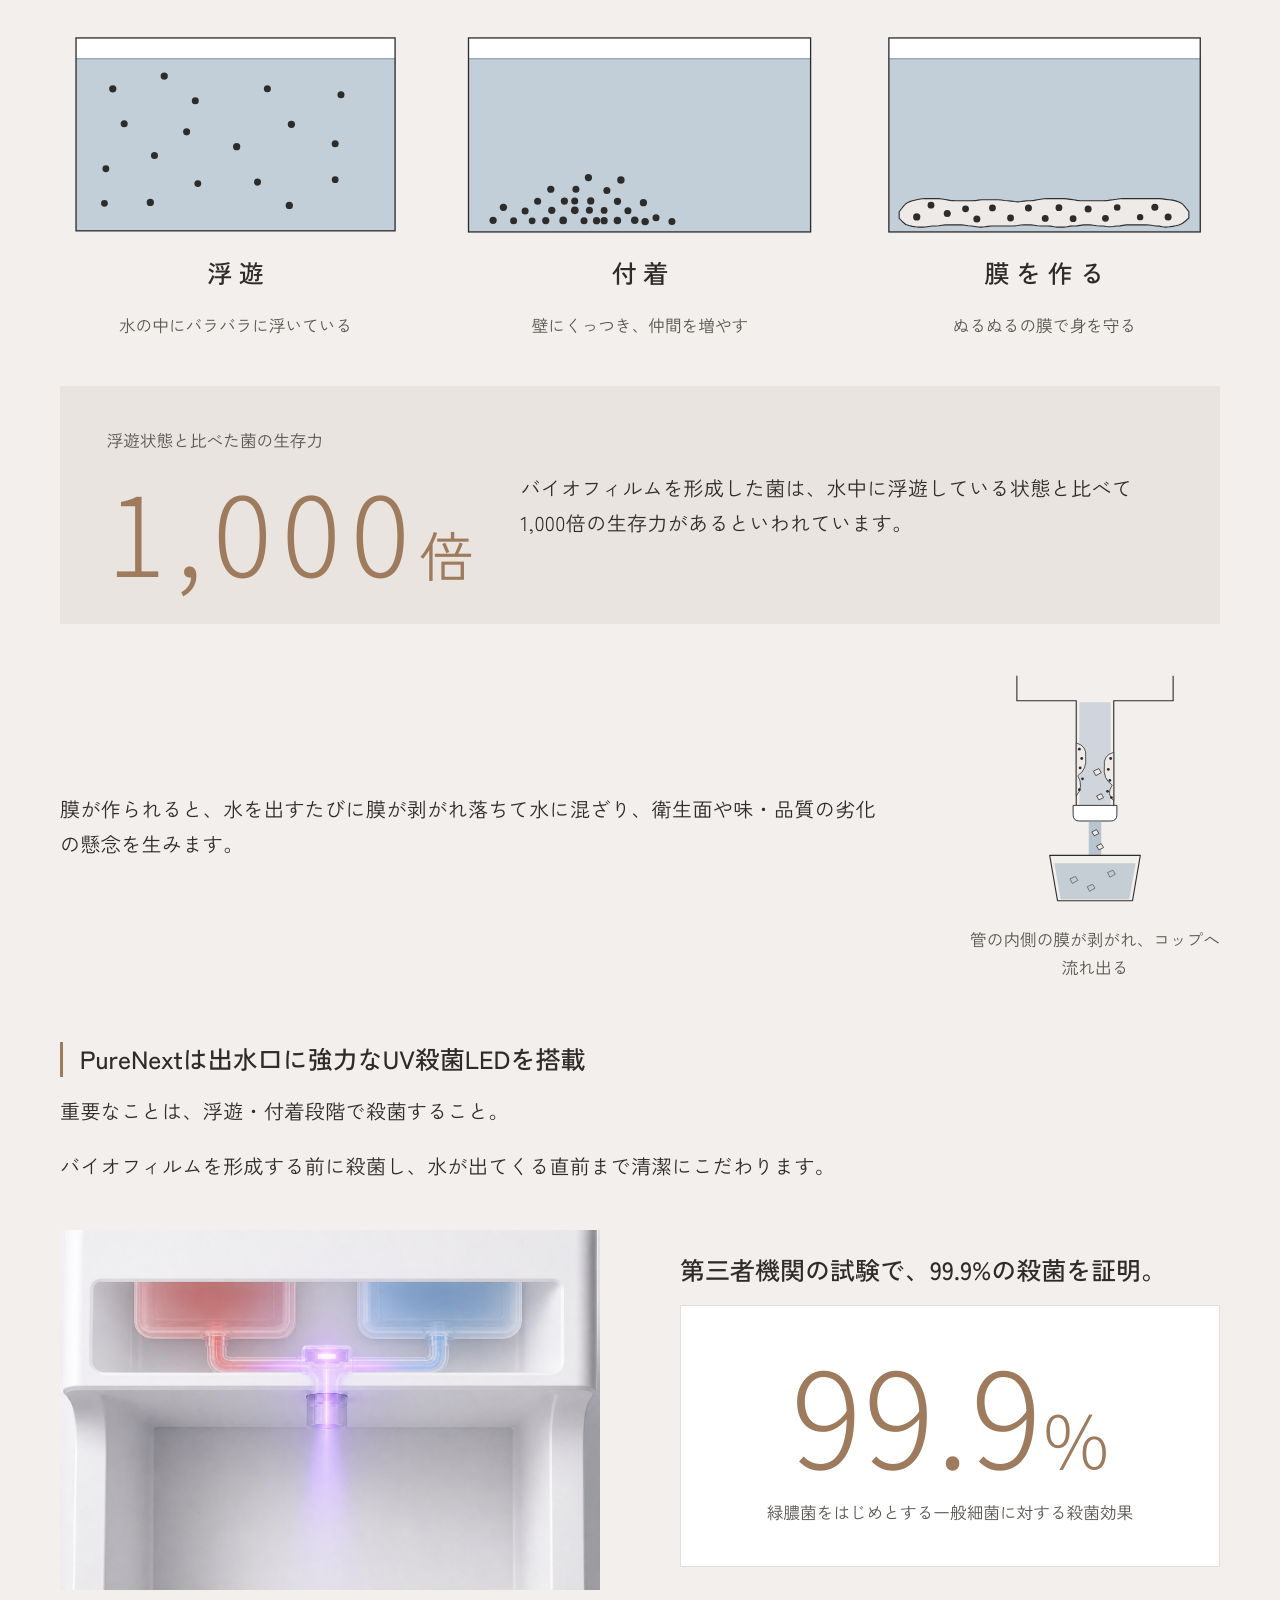
==== commit d04c7446: "Add three illustrated summary options and refine bottle sizes" ====
--- a/index.html
+++ b/index.html
@@ -798,8 +798,8 @@
     <h4 class="h3 uv__sub">PureNextは出水口に強力なUV殺菌LEDを搭載</h4>
 
     <div class="stack">
-      <p class="p">出水口にUVを照射し、菌がバイオフィルムを形成する前の段階で殺菌します。</p>
-      <p class="p">水が出てくる直前の出水口まで清潔に保つための仕組みです。</p>
+      <p class="p">重要なことは、浮遊・付着段階で殺菌すること。</p>
+      <p class="p">バイオフィルムを形成する前に殺菌し、水が出てくる直前まで清潔にこだわります。</p>
     </div>
 
     <div class="g2 uv__proof">
@@ -857,12 +857,12 @@
     <div class="blk__body">
       <div class="g3 cr__trays">
         <div class="cr__card">
-          <img class="cr__tray" src="assets/W15b_tray/unit01_r4.png" width="390" height="1209" alt="受け皿を付けたまま、細く小さい500mlのペットボトルを置いた本体"> <!-- v2.4: 500ml を実物の比率（2Lの約2/3の高さ）に描き直し -->
+          <img class="cr__tray" src="assets/W15b_tray/unit01_larger_20260908.png" width="724" height="2172" alt="受け皿を付けたまま、500mlのペットボトルを置いた本体">
           <p class="num cr__no">01</p>
           <h4 class="h3">受け皿を付けたまま、<br>500mlのペットボトルが<br>縦に入ります</h4>
         </div>
         <div class="cr__card">
-          <img class="cr__tray" src="assets/W15b_tray/unit02_notray_r2.png" width="390" height="1209" alt="受け皿を外して、肩が角ばった2Lのペットボトルを置いた本体"> <!-- v2.4: 2L を大きく角ばった形に描き直し -->
+          <img class="cr__tray" src="assets/W15b_tray/unit02_smaller_20260908.png" width="724" height="2172" alt="受け皿を外して、肩が角ばった2Lのペットボトルを置いた本体">
           <p class="num cr__no">02</p>
           <h4 class="h3">受け皿を外すと、<br>2Lのペットボトルも<br>縦に入ります</h4>
           <p class="p">ペットボトルや水筒を縦に置いたまま、指定量出水で楽に給水できます。</p>
@@ -1301,6 +1301,7 @@
     <h2 class="h1" id="summary-h">PureNextの<span class="sm__nb">強みまとめ</span></h2>
     <div class="h1__rule"></div>
     <p class="lead--h1">この資料の要点を1ページにまとめました。お客様へのご説明の際に、簡易説明書としてお使いください。</p>
+    <p class="p"><a href="summary-options.html">図解で見る「強みまとめ」3パターンはこちら</a></p>
   </header>
 
   <div class="sec__body">
